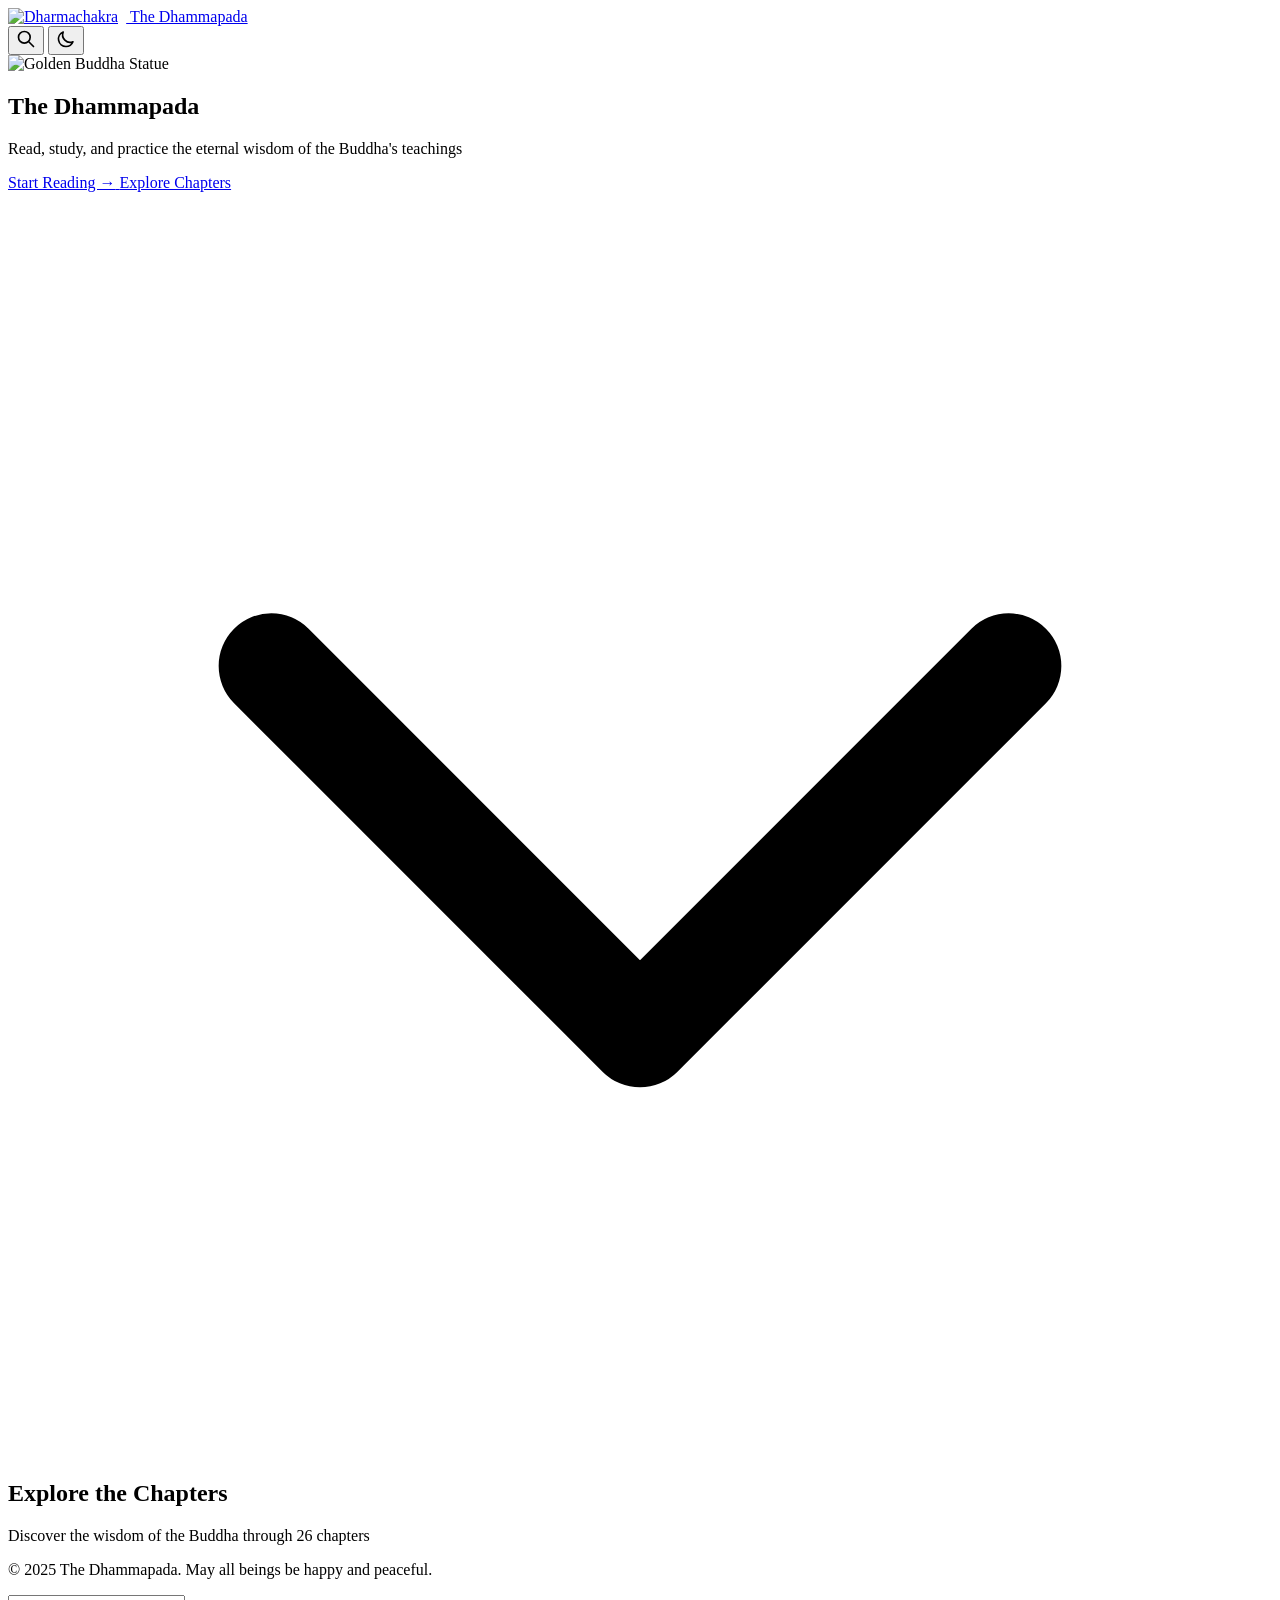
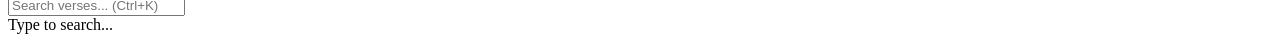
==== index.html @ 9461e55e "improve Dhammapada reading UX, chapter navigation, theme search, and verse study data" ====
<!DOCTYPE html>
<html lang="en">

<head>
    <meta charset="UTF-8">
    <meta name="viewport" content="width=device-width, initial-scale=1.0">
    <meta name="description"
        content="Read, study, and practice the eternal wisdom of the Buddha's teachings from The Dhammapada">
    <title>The Dhammapada - Buddhist Scriptures</title>
    <link rel="stylesheet" href="assets/css/styles.css">
</head>

<body>
    <!-- Navbar -->
    <nav class="navbar">
        <div class="container navbar-container">
            <a href="index.html" class="navbar-logo">
                <img src="assets/images/dharmachakra.png" alt="Dharmachakra" width="28" height="28"
                    style="margin-right: 8px;">
                The Dhammapada
            </a>
            <div class="navbar-actions">
                <button class="btn-icon" id="searchButton" title="Search (Ctrl+K)">
                    <svg width="20" height="20" fill="none" stroke="currentColor" viewBox="0 0 24 24">
                        <path stroke-linecap="round" stroke-linejoin="round" stroke-width="2"
                            d="M21 21l-6-6m2-5a7 7 0 11-14 0 7 7 0 0114 0z" />
                    </svg>
                </button>
                <button class="btn-icon" id="darkModeToggle" title="Toggle Dark Mode">
                    <svg width="20" height="20" fill="none" stroke="currentColor" viewBox="0 0 24 24">
                        <path stroke-linecap="round" stroke-linejoin="round" stroke-width="2"
                            d="M20.354 15.354A9 9 0 018.646 3.646 9.003 9.003 0 0012 21a9.003 9.003 0 008.354-5.646z" />
                    </svg>
                </button>
            </div>
        </div>
    </nav>

    <!-- Hero Section -->
    <section class="hero">
        <div class="hero-background">
            <img src="assets/images/buddha.jpg" alt="Golden Buddha Statue">
            <div class="hero-overlay"></div>
        </div>

        <div class="hero-content">
            <h1 class="hero-title">The Dhammapada</h1>
            <p class="hero-subtitle">
                Read, study, and practice the eternal wisdom of the Buddha's teachings
            </p>

            <div class="hero-buttons">
                <a href="pages/chapter.html?id=1" class="btn-primary">
                    <span>Start Reading →</span>
                </a>
                <a href="#chapters" class="btn-secondary">
                    Explore Chapters
                </a>
            </div>
        </div>

        <div class="scroll-indicator">
            <svg fill="none" stroke="currentColor" viewBox="0 0 24 24">
                <path stroke-linecap="round" stroke-linejoin="round" stroke-width="2" d="M19 9l-7 7-7-7" />
            </svg>
        </div>
    </section>

    <!-- Chapters Section -->
    <section id="chapters" class="chapters-section">
        <div class="container">
            <div class="section-header">
                <h2 class="section-title">Explore the Chapters</h2>
                <p class="section-subtitle">Discover the wisdom of the Buddha through 26 chapters</p>
            </div>

            <div class="chapter-grid" id="chaptersContainer">
                <!-- Chapters will be loaded here by JavaScript -->
            </div>
        </div>
    </section>

    <!-- Footer -->
    <footer class="footer">
        <div class="container">
            <p>&copy; 2025 The Dhammapada. May all beings be happy and peaceful.</p>
        </div>
    </footer>

    <!-- Search Modal -->
    <div class="search-modal" id="searchModal">
        <div class="search-modal-content">
            <div class="search-input-wrapper">
                <input type="text" class="search-input" id="searchInput" placeholder="Search verses... (Ctrl+K)"
                    autocomplete="off">
            </div>
            <div class="search-results" id="searchResults">
                <div class="search-no-results">Type to search...</div>
            </div>
        </div>
    </div>

    <script src="assets/js/script.js"></script>
</body>

</html>
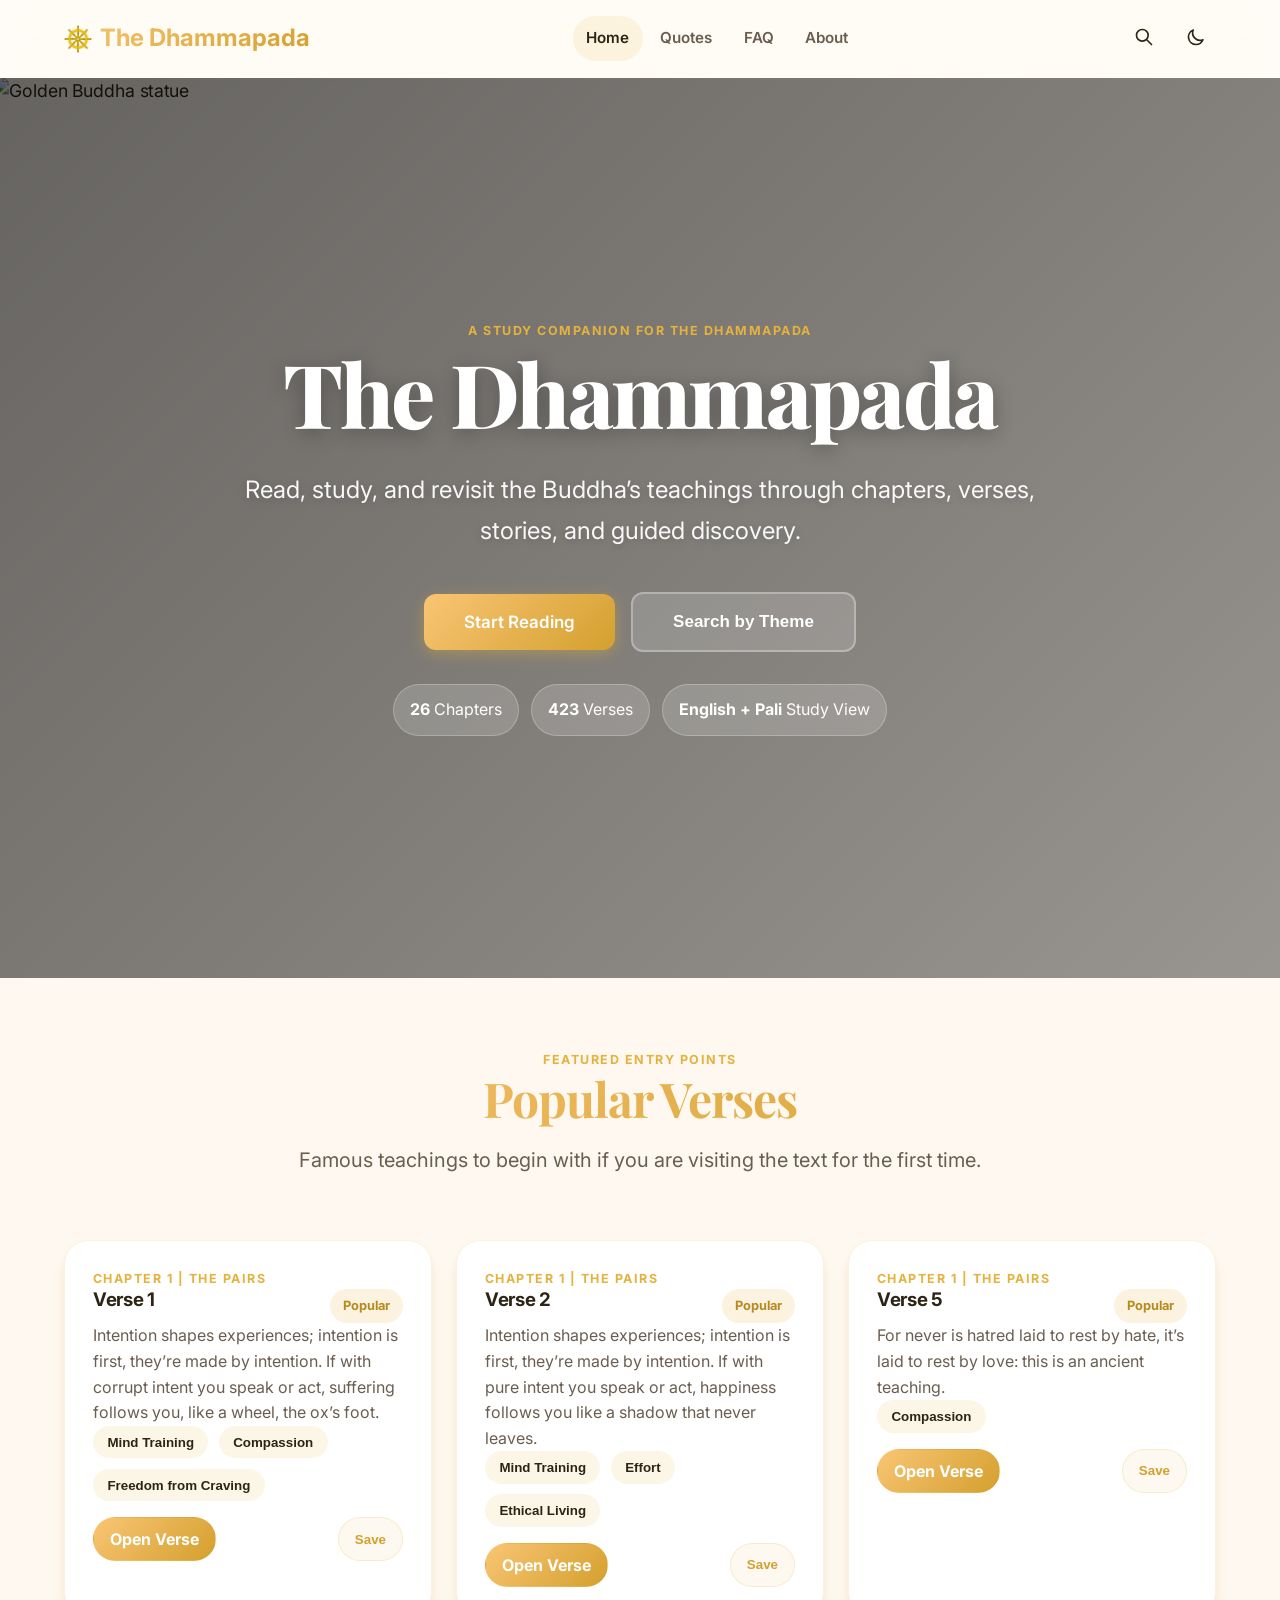
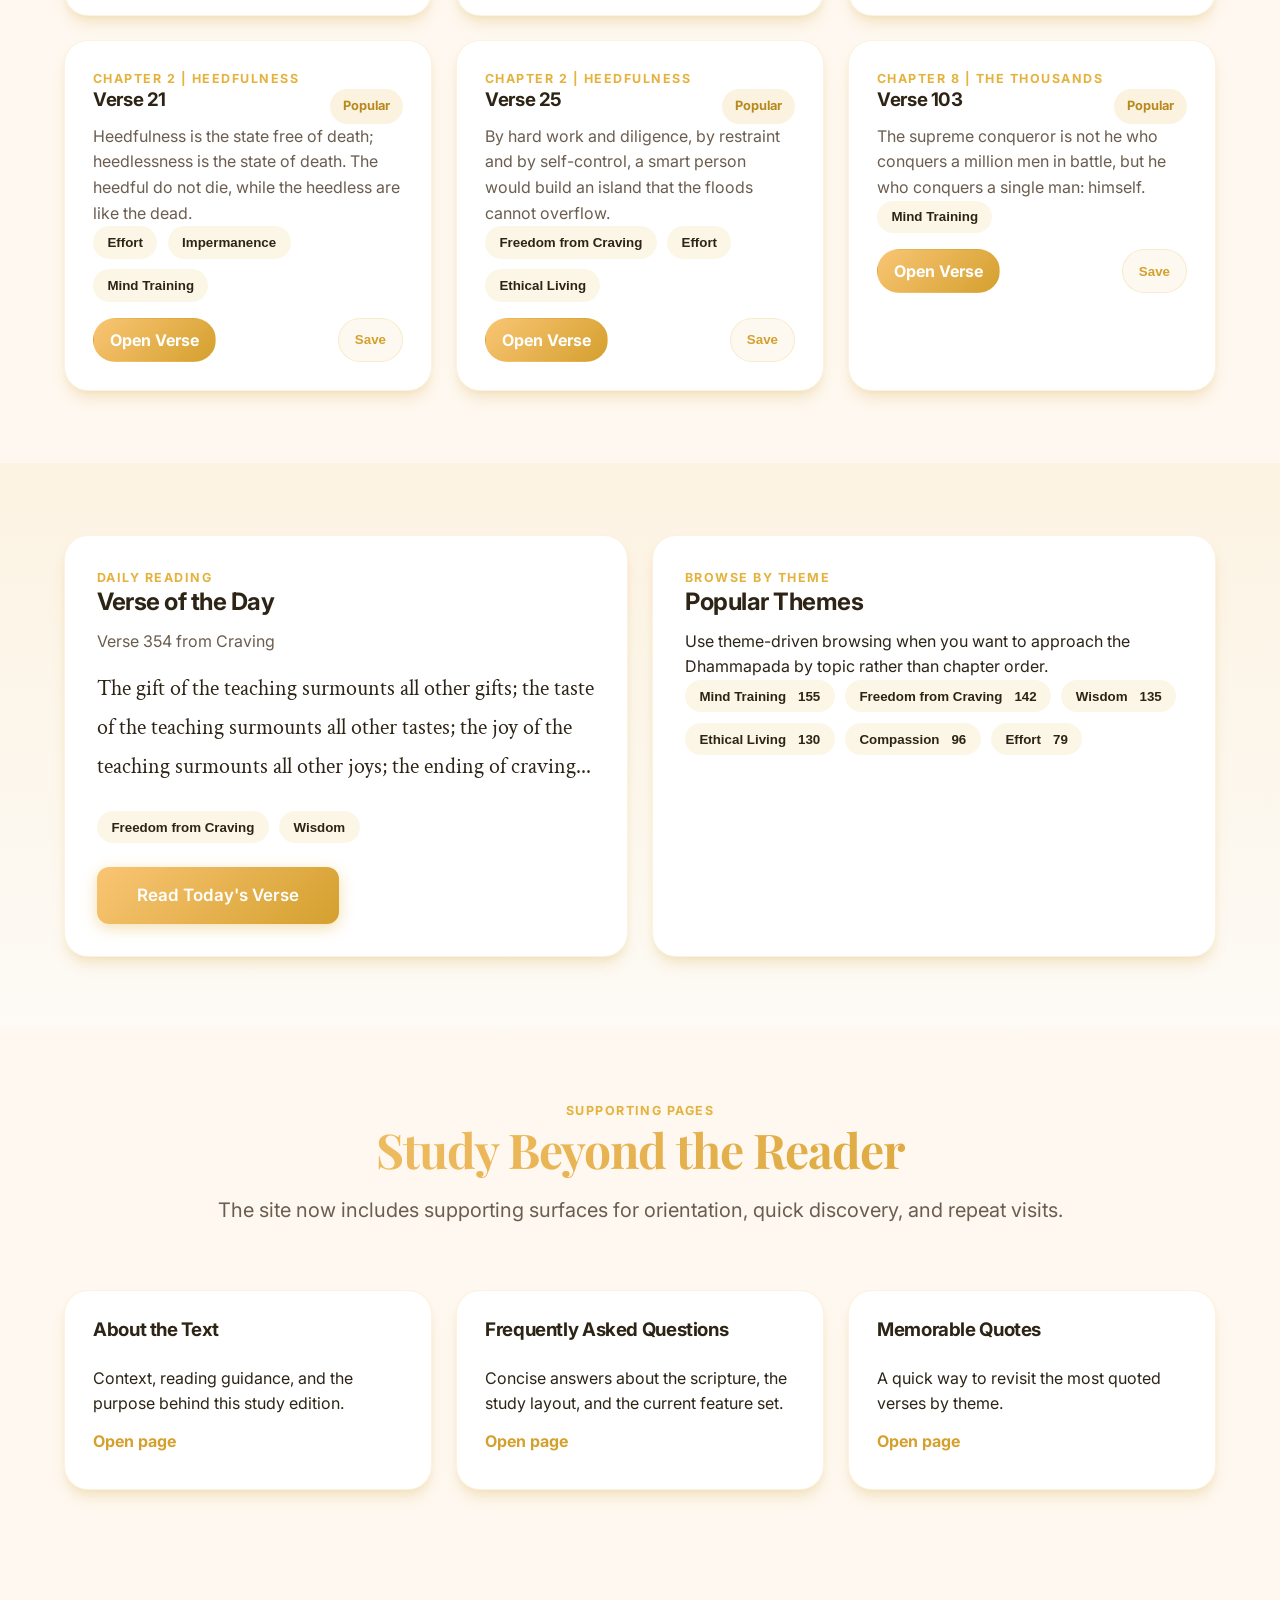
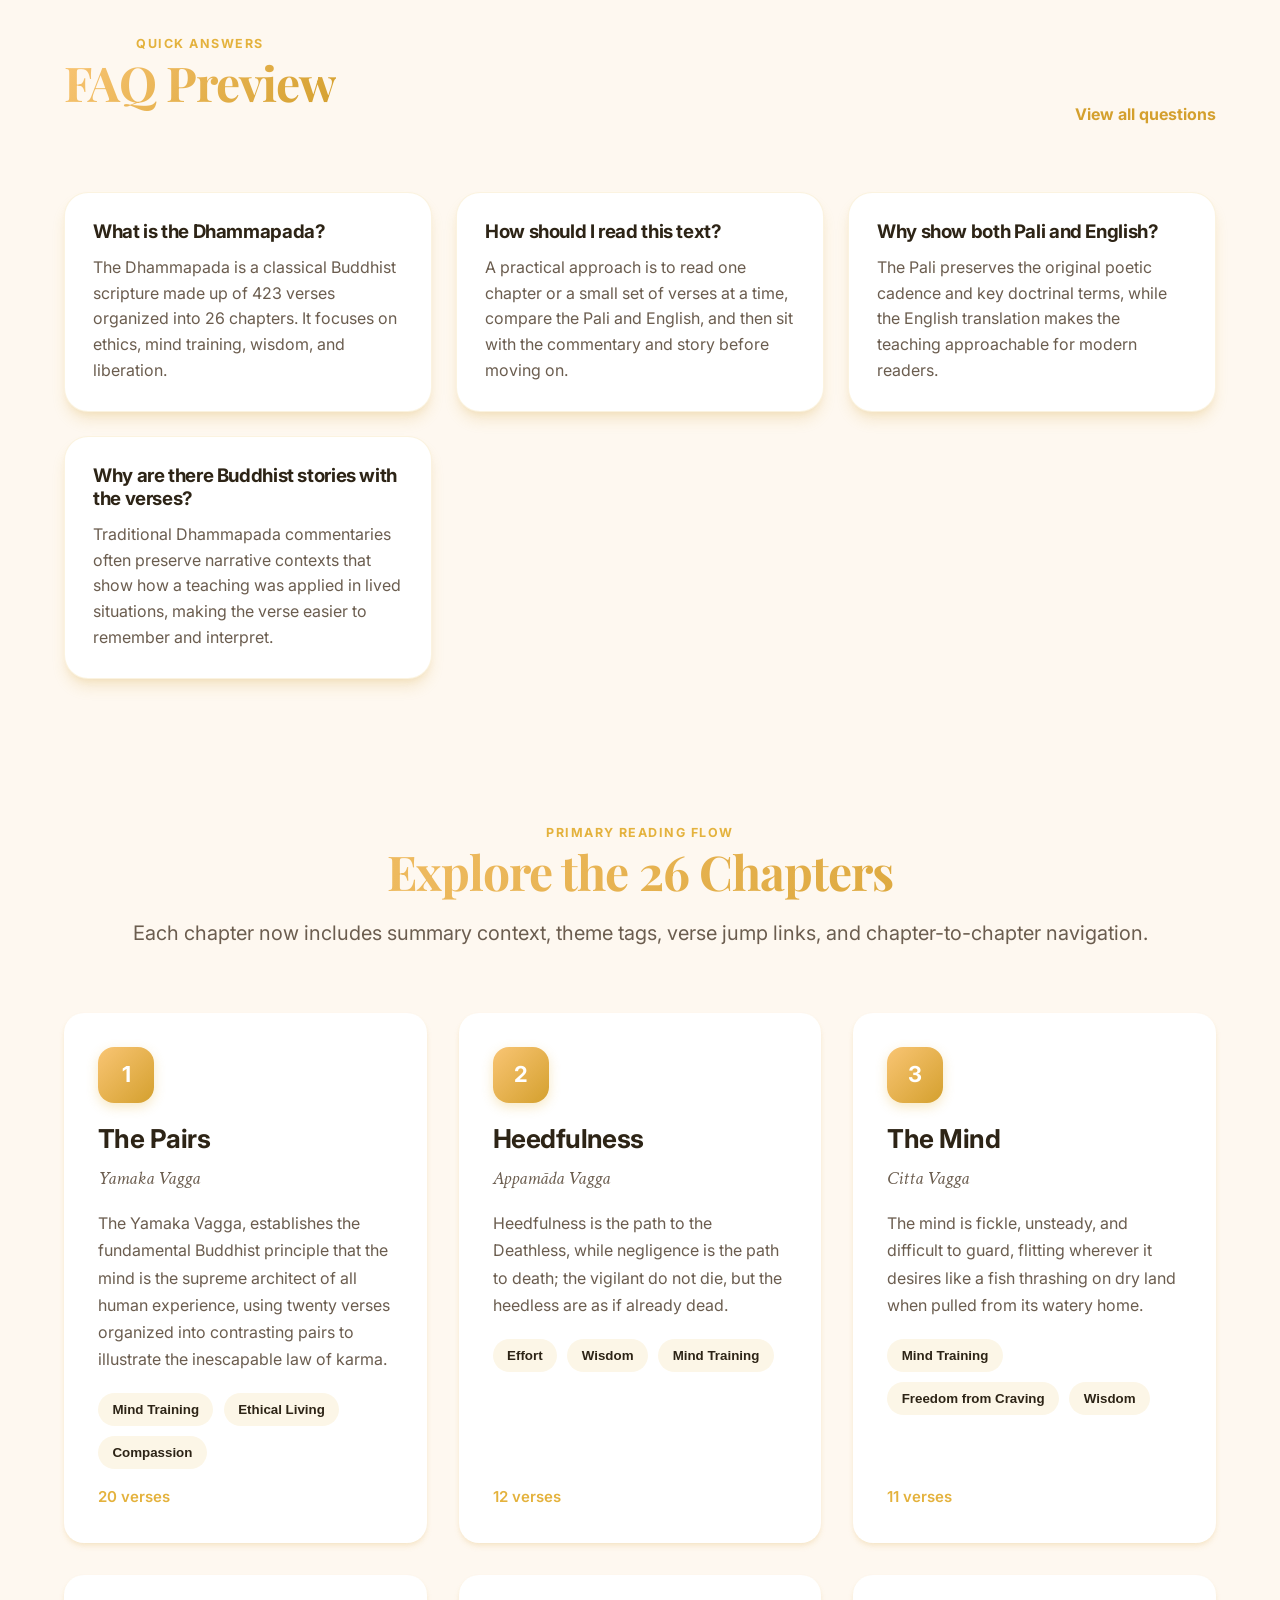
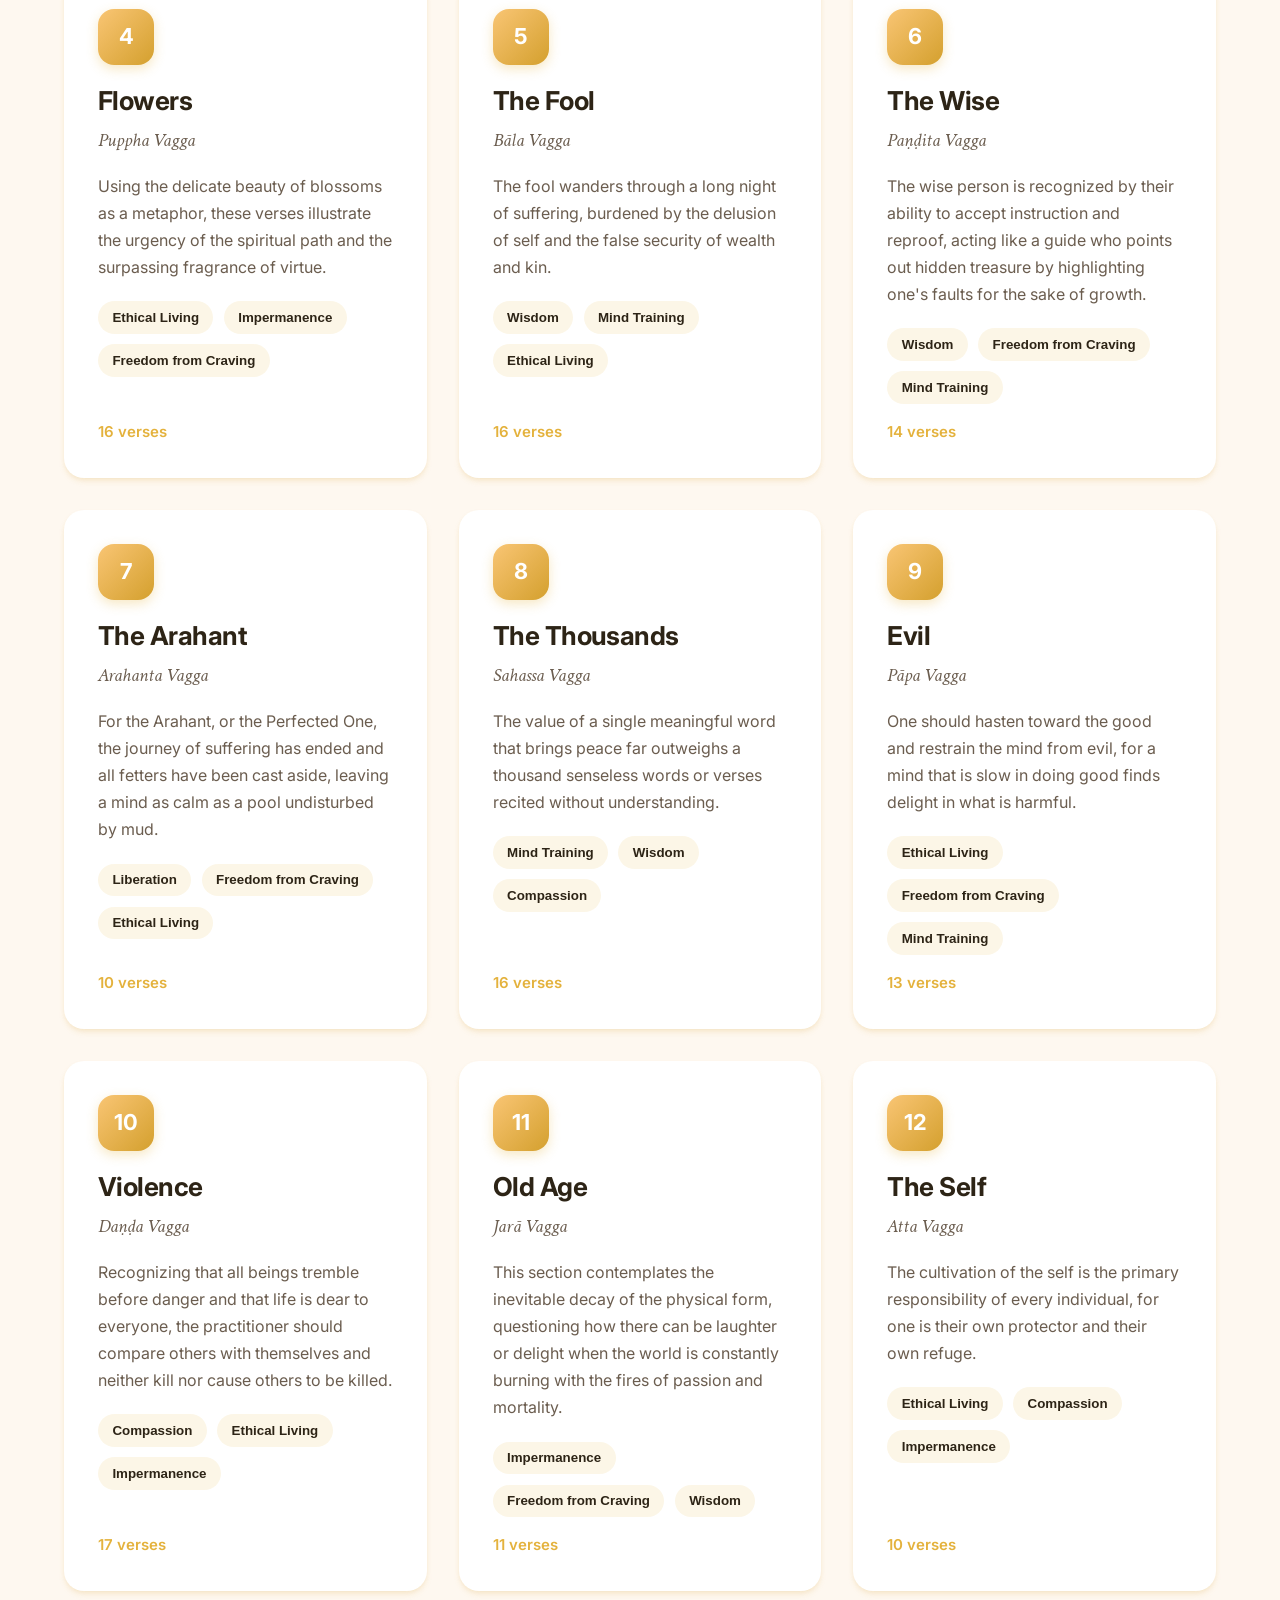
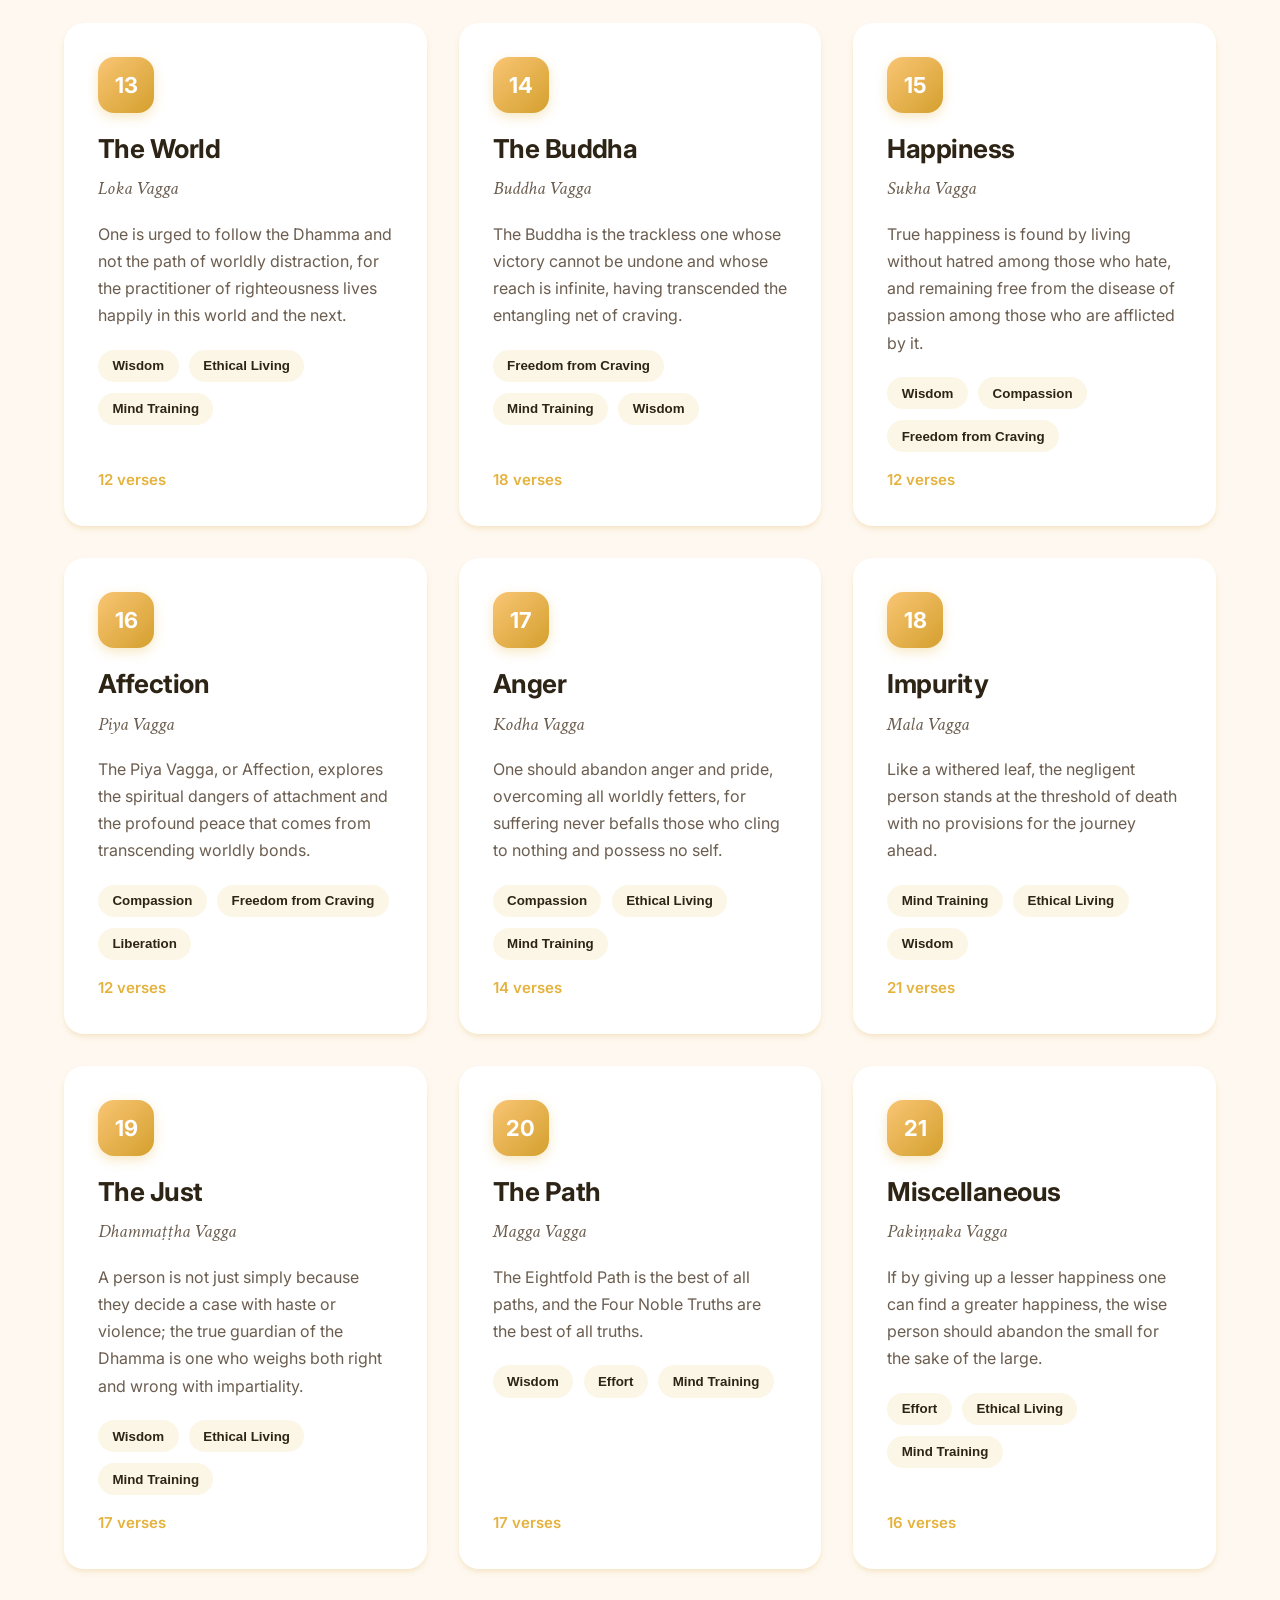
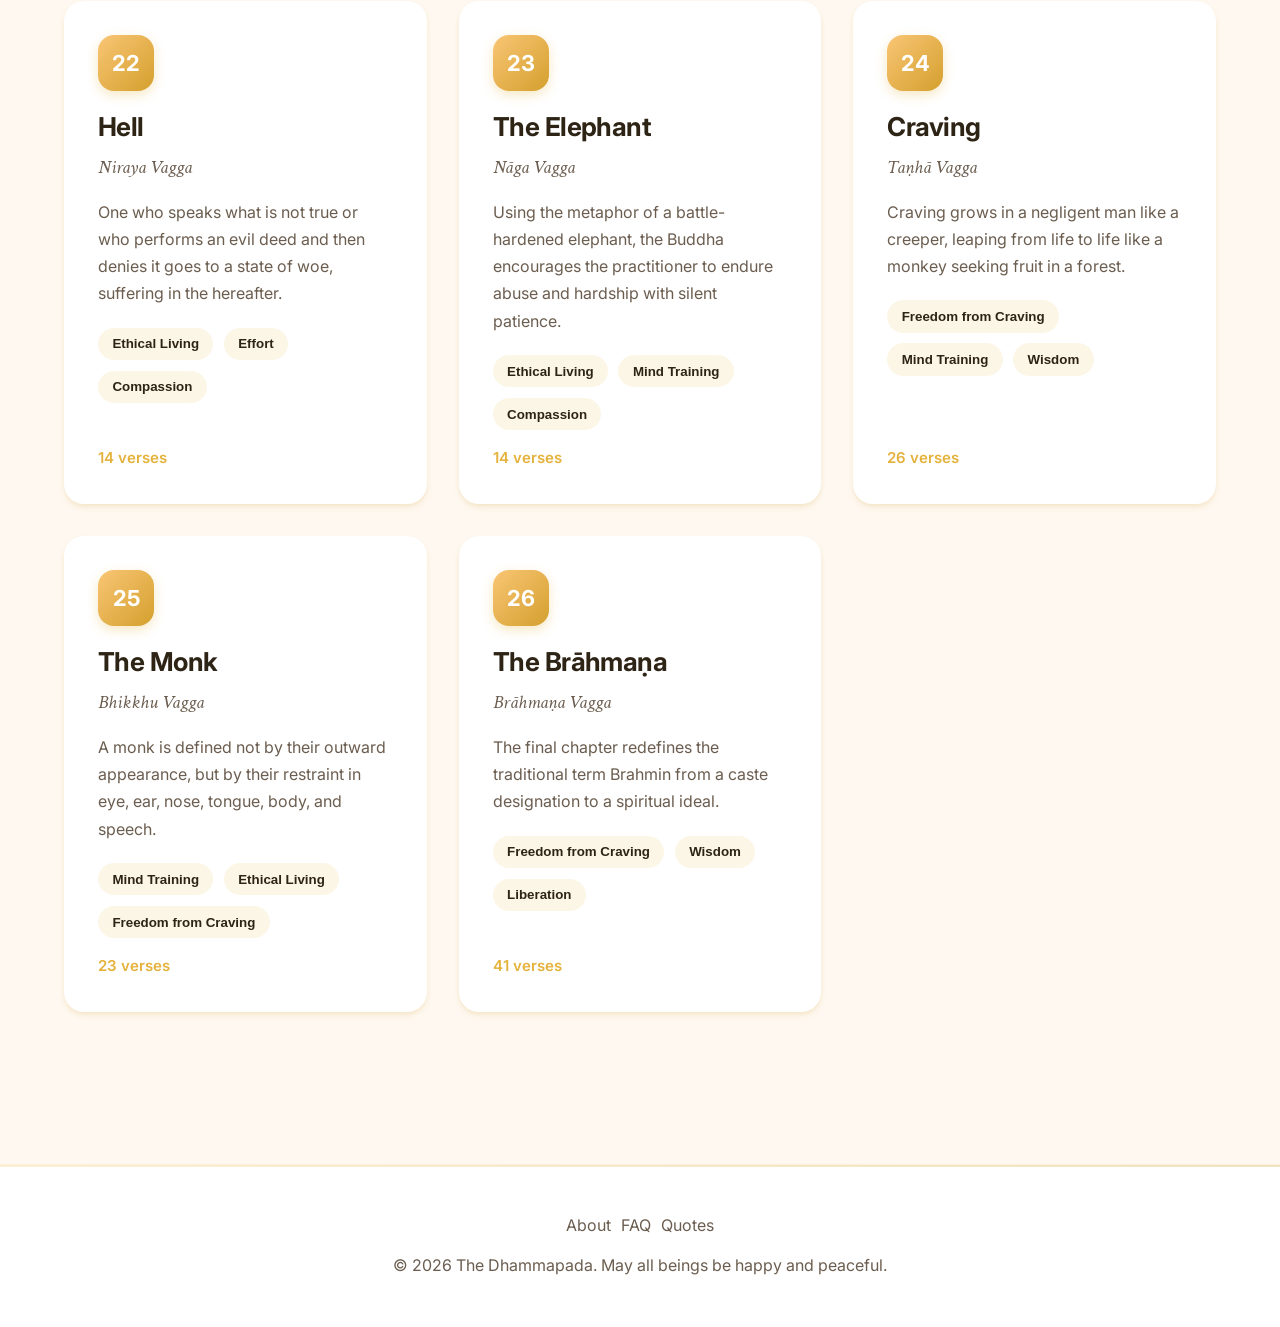
==== commit 639d1a39: "refined Dhammapada home and verse flows, theme browsing, and study content" ====
--- a/index.html
+++ b/index.html
@@ -4,29 +4,45 @@
 <head>
     <meta charset="UTF-8">
     <meta name="viewport" content="width=device-width, initial-scale=1.0">
-    <meta name="description"
-        content="Read, study, and practice the eternal wisdom of the Buddha's teachings from The Dhammapada">
-    <title>The Dhammapada - Buddhist Scriptures</title>
+    <meta name="description" content="Read, study, and revisit the Buddha's teachings through chapters, verses, stories, and discovery tools.">
+    <meta name="keywords" content="Dhammapada, Buddhism, Pali, Buddha teachings, verses">
+    <meta name="theme-color" content="#d4a02e">
+    <meta property="og:type" content="website">
+    <meta property="og:title" content="The Dhammapada">
+    <meta property="og:description" content="Read, study, and revisit the Buddha's teachings through chapters, verses, stories, and discovery tools.">
+    <meta property="og:image" content="assets/images/buddha.jpg">
+    <meta property="og:url" content="">
+    <meta name="twitter:card" content="summary_large_image">
+    <meta name="twitter:title" content="The Dhammapada">
+    <meta name="twitter:description" content="Read, study, and revisit the Buddha's teachings through chapters, verses, stories, and discovery tools.">
+    <meta name="twitter:image" content="assets/images/buddha.jpg">
+    <title>The Dhammapada</title>
+    <link rel="canonical" id="canonicalLink" href="">
     <link rel="stylesheet" href="assets/css/styles.css">
+    <script type="application/ld+json" id="structuredData"></script>
 </head>
 
-<body>
-    <!-- Navbar -->
+<body data-page="home">
     <nav class="navbar">
         <div class="container navbar-container">
             <a href="index.html" class="navbar-logo">
-                <img src="assets/images/dharmachakra.png" alt="Dharmachakra" width="28" height="28"
-                    style="margin-right: 8px;">
+                <img src="assets/images/dharmachakra.png" alt="Dharmachakra" width="28" height="28">
                 The Dhammapada
             </a>
+            <div class="navbar-links">
+                <a href="index.html" class="nav-link" data-nav="home">Home</a>
+                <a href="pages/quotes.html" class="nav-link" data-nav="quotes">Quotes</a>
+                <a href="pages/faq.html" class="nav-link" data-nav="faq">FAQ</a>
+                <a href="pages/about.html" class="nav-link" data-nav="about">About</a>
+            </div>
             <div class="navbar-actions">
-                <button class="btn-icon" id="searchButton" title="Search (Ctrl+K)">
+                <button class="btn-icon" id="searchButton" title="Search (Ctrl+K)" type="button">
                     <svg width="20" height="20" fill="none" stroke="currentColor" viewBox="0 0 24 24">
                         <path stroke-linecap="round" stroke-linejoin="round" stroke-width="2"
                             d="M21 21l-6-6m2-5a7 7 0 11-14 0 7 7 0 0114 0z" />
                     </svg>
                 </button>
-                <button class="btn-icon" id="darkModeToggle" title="Toggle Dark Mode">
+                <button class="btn-icon" id="darkModeToggle" title="Toggle Dark Mode" type="button">
                     <svg width="20" height="20" fill="none" stroke="currentColor" viewBox="0 0 24 24">
                         <path stroke-linecap="round" stroke-linejoin="round" stroke-width="2"
                             d="M20.354 15.354A9 9 0 018.646 3.646 9.003 9.003 0 0012 21a9.003 9.003 0 008.354-5.646z" />
@@ -36,71 +52,38 @@
         </div>
     </nav>
 
-    <!-- Hero Section -->
-    <section class="hero">
-        <div class="hero-background">
-            <img src="assets/images/buddha.jpg" alt="Golden Buddha Statue">
-            <div class="hero-overlay"></div>
-        </div>
+    <main id="pageContent"></main>
 
-        <div class="hero-content">
-            <h1 class="hero-title">The Dhammapada</h1>
-            <p class="hero-subtitle">
-                Read, study, and practice the eternal wisdom of the Buddha's teachings
-            </p>
-
-            <div class="hero-buttons">
-                <a href="pages/chapter.html?id=1" class="btn-primary">
-                    <span>Start Reading →</span>
-                </a>
-                <a href="#chapters" class="btn-secondary">
-                    Explore Chapters
-                </a>
-            </div>
-        </div>
-
-        <div class="scroll-indicator">
-            <svg fill="none" stroke="currentColor" viewBox="0 0 24 24">
-                <path stroke-linecap="round" stroke-linejoin="round" stroke-width="2" d="M19 9l-7 7-7-7" />
-            </svg>
-        </div>
-    </section>
-
-    <!-- Chapters Section -->
-    <section id="chapters" class="chapters-section">
-        <div class="container">
-            <div class="section-header">
-                <h2 class="section-title">Explore the Chapters</h2>
-                <p class="section-subtitle">Discover the wisdom of the Buddha through 26 chapters</p>
-            </div>
-
-            <div class="chapter-grid" id="chaptersContainer">
-                <!-- Chapters will be loaded here by JavaScript -->
-            </div>
-        </div>
-    </section>
-
-    <!-- Footer -->
     <footer class="footer">
         <div class="container">
-            <p>&copy; 2025 The Dhammapada. May all beings be happy and peaceful.</p>
+            <div class="footer-links">
+                <a href="pages/about.html">About</a>
+                <a href="pages/faq.html">FAQ</a>
+                <a href="pages/quotes.html">Quotes</a>
+            </div>
+            <p>&copy; <span class="current-year">2026</span> The Dhammapada. May all beings be happy and peaceful.</p>
         </div>
     </footer>
 
-    <!-- Search Modal -->
     <div class="search-modal" id="searchModal">
         <div class="search-modal-content">
             <div class="search-input-wrapper">
-                <input type="text" class="search-input" id="searchInput" placeholder="Search verses... (Ctrl+K)"
-                    autocomplete="off">
+                <input type="text" class="search-input" id="searchInput"
+                    placeholder="Search by keyword or verse reference... (Ctrl+K)" autocomplete="off">
             </div>
             <div class="search-results" id="searchResults">
-                <div class="search-no-results">Type to search...</div>
+                <div class="search-no-results">Search by keyword or by verse reference like 1:5 or 183.</div>
             </div>
         </div>
     </div>
 
+    <noscript>
+        <div class="container" style="padding: 2rem 0;">
+            JavaScript is required to load the interactive reading experience.
+        </div>
+    </noscript>
+
     <script src="assets/js/script.js"></script>
 </body>
 
-</html>+</html>
--- a/assets/css/styles.css
+++ b/assets/css/styles.css
@@ -0,0 +1,2279 @@
+/* Import Google Fonts */
+@import url('https://fonts.googleapis.com/css2?family=Inter:wght@300;400;500;600;700;800&family=Crimson+Text:ital,wght@0,400;0,600;1,400;1,600&family=Playfair+Display:wght@700;800&display=swap');
+
+/* CSS Variables */
+:root {
+    --saffron-50: #fef9f3;
+    --saffron-100: #fef3e6;
+    --saffron-200: #fde7cc;
+    --saffron-300: #fbd9a6;
+    --saffron-400: #f9c574;
+    --saffron-500: #e4b23d;
+    --saffron-600: #d4a02e;
+    --saffron-700: #b8891f;
+    --cream-50: #fdfbf7;
+    --cream-100: #faf7f0;
+    --warm-50: #fef8f0;
+    --warm-100: #fdf2e3;
+    --warm-200: #fbe5c7;
+    --gray-50: #f9fafb;
+    --gray-100: #f3f4f6;
+    --gray-200: #e5e7eb;
+    --gray-300: #d1d5db;
+    --gray-400: #9ca3af;
+    --gray-500: #6b7280;
+    --gray-600: #4b5563;
+    --gray-700: #374151;
+    --gray-800: #1f2937;
+    --gray-900: #111827;
+
+    --bg-primary: var(--warm-50);
+    --bg-secondary: white;
+    --text-primary: #2d2416;
+    --text-secondary: #6b5d4f;
+    --border-color: rgba(228, 178, 61, 0.2);
+
+    --shadow-sm: 0 1px 2px 0 rgba(212, 160, 46, 0.08);
+    --shadow-md: 0 4px 6px -1px rgba(212, 160, 46, 0.15), 0 2px 4px -1px rgba(212, 160, 46, 0.1);
+    --shadow-lg: 0 10px 15px -3px rgba(212, 160, 46, 0.2), 0 4px 6px -2px rgba(212, 160, 46, 0.1);
+    --shadow-xl: 0 20px 25px -5px rgba(212, 160, 46, 0.25), 0 10px 10px -5px rgba(212, 160, 46, 0.1);
+    --shadow-2xl: 0 25px 50px -12px rgba(212, 160, 46, 0.3);
+
+    --gradient-primary: linear-gradient(135deg, var(--saffron-400) 0%, var(--saffron-600) 100%);
+    --gradient-secondary: linear-gradient(135deg, var(--warm-100) 0%, var(--cream-50) 100%);
+    --gradient-hero: linear-gradient(135deg, rgba(228, 178, 61, 0.9) 0%, rgba(212, 160, 46, 0.95) 100%);
+}
+
+/* Dark Mode Variables */
+.dark-mode {
+    --bg-primary: var(--gray-900);
+    --bg-secondary: var(--gray-800);
+    --text-primary: var(--gray-100);
+    --text-secondary: var(--gray-400);
+    --border-color: var(--gray-700);
+
+    --shadow-sm: 0 1px 2px 0 rgba(0, 0, 0, 0.3);
+    --shadow-md: 0 4px 6px -1px rgba(0, 0, 0, 0.4), 0 2px 4px -1px rgba(0, 0, 0, 0.3);
+    --shadow-lg: 0 10px 15px -3px rgba(0, 0, 0, 0.5), 0 4px 6px -2px rgba(0, 0, 0, 0.3);
+    --shadow-xl: 0 20px 25px -5px rgba(0, 0, 0, 0.6), 0 10px 10px -5px rgba(0, 0, 0, 0.4);
+    --shadow-2xl: 0 25px 50px -12px rgba(0, 0, 0, 0.7);
+
+    --gradient-secondary: linear-gradient(135deg, var(--gray-800) 0%, var(--gray-900) 100%);
+}
+
+/* Reset & Base Styles */
+* {
+    margin: 0;
+    padding: 0;
+    box-sizing: border-box;
+}
+
+html {
+    scroll-behavior: smooth;
+}
+
+body {
+    font-family: 'Inter', sans-serif;
+    background-color: var(--bg-primary);
+    color: var(--text-primary);
+    line-height: 1.6;
+    transition: background-color 0.3s ease, color 0.3s ease;
+    overflow-x: hidden;
+}
+
+/* Custom Scrollbar */
+::-webkit-scrollbar {
+    width: 12px;
+}
+
+::-webkit-scrollbar-track {
+    background: var(--bg-primary);
+}
+
+::-webkit-scrollbar-thumb {
+    background: var(--gradient-primary);
+    border-radius: 6px;
+    border: 2px solid var(--bg-primary);
+}
+
+::-webkit-scrollbar-thumb:hover {
+    background: var(--saffron-600);
+}
+
+/* Typography */
+h1,
+h2,
+h3,
+h4,
+h5,
+h6 {
+    font-weight: 700;
+    line-height: 1.2;
+    letter-spacing: -0.02em;
+}
+
+h1 {
+    font-family: 'Playfair Display', serif;
+}
+
+.pali-text {
+    font-family: 'Crimson Text', serif;
+    font-style: italic;
+}
+
+/* Container */
+.container {
+    max-width: 1200px;
+    margin: 0 auto;
+    padding: 0 1.5rem;
+}
+
+/* Reading Progress Bar */
+.reading-progress {
+    position: fixed;
+    top: 0;
+    left: 0;
+    width: 0%;
+    height: 3px;
+    background: var(--gradient-primary);
+    z-index: 10000;
+    transition: width 0.1s ease;
+}
+
+/* Navbar with Glassmorphism */
+.navbar {
+    position: sticky;
+    top: 0;
+    z-index: 1000;
+    background: rgba(255, 255, 255, 0.5);
+    backdrop-filter: blur(20px) saturate(180%);
+    -webkit-backdrop-filter: blur(20px) saturate(180%);
+    border-bottom: 1px solid transparent;
+    padding: 1rem 0;
+    transition: all 0.3s ease;
+    box-shadow: var(--shadow-sm);
+}
+
+.dark-mode .navbar {
+    background: rgba(31, 41, 55, 0.5);
+    border-bottom: 1px solid transparent;
+}
+
+.navbar.scrolled {
+    box-shadow: var(--shadow-lg);
+}
+
+.navbar-container {
+    display: flex;
+    justify-content: space-between;
+    align-items: center;
+}
+
+.navbar-logo {
+    font-size: 1.5rem;
+    font-weight: 700;
+    background: var(--gradient-primary);
+    -webkit-background-clip: text;
+    -webkit-text-fill-color: transparent;
+    background-clip: text;
+    text-decoration: none;
+    display: flex;
+    align-items: center;
+    gap: 0.5rem;
+}
+
+.navbar-actions {
+    display: flex;
+    align-items: center;
+    gap: 0.75rem;
+}
+
+.btn-icon {
+    background: none;
+    border: none;
+    cursor: pointer;
+    padding: 0.625rem;
+    border-radius: 0.75rem;
+    color: var(--text-primary);
+    transition: all 0.3s ease;
+    position: relative;
+    overflow: hidden;
+}
+
+.btn-icon::before {
+    content: '';
+    position: absolute;
+    inset: 0;
+    background: var(--gradient-primary);
+    opacity: 0;
+    transition: opacity 0.3s ease;
+    border-radius: 0.75rem;
+}
+
+.btn-icon:hover::before {
+    opacity: 0.1;
+}
+
+.btn-icon:hover {
+    transform: translateY(-2px);
+    box-shadow: var(--shadow-md);
+}
+
+.btn-icon svg {
+    position: relative;
+    z-index: 1;
+}
+
+/* Hero Section with Parallax */
+.hero {
+    position: relative;
+    height: 100vh;
+    display: flex;
+    align-items: center;
+    justify-content: center;
+    overflow: hidden;
+}
+
+.hero-background {
+    position: absolute;
+    inset: 0;
+    z-index: 0;
+}
+
+.hero-background::before {
+    content: '';
+    position: absolute;
+    inset: 0;
+    background: url('data:image/svg+xml,<svg width="100" height="100" xmlns="http://www.w3.org/2000/svg"><circle cx="50" cy="50" r="1" fill="rgba(228,178,61,0.1)"/></svg>');
+    opacity: 0.3;
+    z-index: 1;
+}
+
+.hero-background img {
+    width: 100%;
+    height: 100%;
+    object-fit: cover;
+    object-position: center 35%;
+    transform: scale(1.1);
+    transition: transform 0.3s ease;
+}
+
+.hero:hover .hero-background img {
+    transform: scale(1.05);
+}
+
+.hero-overlay {
+    position: absolute;
+    inset: 0;
+    background: linear-gradient(135deg, rgba(0, 0, 0, 0.6) 0%, rgba(0, 0, 0, 0.4) 100%);
+    z-index: 1;
+}
+
+.dark-mode .hero-overlay {
+    background: linear-gradient(135deg, rgba(0, 0, 0, 0.7) 0%, rgba(0, 0, 0, 0.5) 100%);
+}
+
+.hero-content {
+    position: relative;
+    z-index: 10;
+    text-align: center;
+    padding: 0 1.5rem;
+    max-width: 1000px;
+    margin: 0 auto;
+}
+
+.hero-title {
+    font-size: clamp(2.5rem, 8vw, 5.5rem);
+    color: white;
+    margin-bottom: 1.5rem;
+    animation: fadeInUp 1s ease-out;
+    text-shadow: 0 4px 20px rgba(0, 0, 0, 0.3);
+    font-weight: 800;
+    letter-spacing: -0.03em;
+}
+
+.hero-subtitle {
+    font-size: clamp(1.125rem, 3vw, 1.5rem);
+    color: rgba(255, 255, 255, 0.95);
+    margin-bottom: 2.5rem;
+    max-width: 800px;
+    margin-left: auto;
+    margin-right: auto;
+    animation: fadeInUp 1s ease-out 0.2s both;
+    text-shadow: 0 2px 10px rgba(0, 0, 0, 0.2);
+    line-height: 1.7;
+}
+
+.hero-buttons {
+    display: flex;
+    flex-direction: column;
+    gap: 1rem;
+    align-items: center;
+    animation: fadeInUp 1s ease-out 0.4s both;
+}
+
+@media (min-width: 640px) {
+    .hero-buttons {
+        flex-direction: row;
+        justify-content: center;
+    }
+}
+
+.btn-primary {
+    padding: 1.125rem 2.5rem;
+    background: var(--gradient-primary);
+    color: white;
+    text-decoration: none;
+    border-radius: 0.75rem;
+    font-weight: 600;
+    transition: all 0.3s ease;
+    box-shadow: 0 4px 15px rgba(228, 178, 61, 0.4);
+    border: none;
+    cursor: pointer;
+    position: relative;
+    overflow: hidden;
+    font-size: 1.0625rem;
+    display: inline-flex;
+    align-items: center;
+    justify-content: center;
+    isolation: isolate;
+    line-height: 1.2;
+}
+
+.btn-primary::before {
+    content: '';
+    position: absolute;
+    inset: 0;
+    background: linear-gradient(135deg, var(--saffron-500) 0%, var(--saffron-700) 100%);
+    opacity: 0;
+    transition: opacity 0.3s ease;
+    z-index: -1;
+}
+
+.btn-primary:hover::before {
+    opacity: 1;
+}
+
+.btn-primary:hover {
+    transform: translateY(-3px);
+    box-shadow: 0 10px 25px rgba(228, 178, 61, 0.5);
+}
+
+.btn-primary span {
+    position: relative;
+    z-index: 1;
+}
+
+.btn-secondary {
+    padding: 1.125rem 2.5rem;
+    background: rgba(255, 255, 255, 0.15);
+    backdrop-filter: blur(10px);
+    -webkit-backdrop-filter: blur(10px);
+    color: white;
+    text-decoration: none;
+    border-radius: 0.75rem;
+    font-weight: 600;
+    transition: all 0.3s ease;
+    border: 2px solid rgba(255, 255, 255, 0.3);
+    font-size: 1.0625rem;
+    display: inline-flex;
+    align-items: center;
+    justify-content: center;
+    line-height: 1.2;
+}
+
+.btn-secondary:hover {
+    background: rgba(255, 255, 255, 0.25);
+    border-color: rgba(255, 255, 255, 0.5);
+    transform: translateY(-3px);
+    box-shadow: 0 10px 25px rgba(0, 0, 0, 0.2);
+}
+
+.scroll-indicator {
+    position: absolute;
+    bottom: 2rem;
+    left: 50%;
+    transform: translateX(-50%);
+    z-index: 10;
+    animation: bounce 2s infinite;
+}
+
+.scroll-indicator svg {
+    width: 2rem;
+    height: 2rem;
+    color: rgba(255, 255, 255, 0.8);
+    filter: drop-shadow(0 2px 4px rgba(0, 0, 0, 0.2));
+}
+
+/* Chapter Grid with Enhanced Cards */
+.chapters-section {
+    padding: 5rem 0;
+    scroll-margin-top: 5rem;
+    position: relative;
+}
+
+
+.section-header {
+    text-align: center;
+    margin-bottom: 4rem;
+    animation: fadeInUp 0.8s ease-out;
+}
+
+.section-title {
+    font-size: clamp(2rem, 5vw, 3rem);
+    margin-bottom: 1rem;
+    background: var(--gradient-primary);
+    -webkit-background-clip: text;
+    -webkit-text-fill-color: transparent;
+    background-clip: text;
+    font-family: 'Playfair Display', serif;
+}
+
+.section-subtitle {
+    color: var(--text-secondary);
+    font-size: 1.25rem;
+    line-height: 1.6;
+}
+
+.chapter-grid {
+    display: grid;
+    grid-template-columns: repeat(auto-fill, minmax(320px, 1fr));
+    gap: 2rem;
+}
+
+.chapter-card {
+    background: var(--bg-secondary);
+    border: 2px solid transparent;
+    border-radius: 1.25rem;
+    padding: 2rem;
+    transition: all 0.4s cubic-bezier(0.4, 0, 0.2, 1);
+    text-decoration: none;
+    color: inherit;
+    display: flex;
+    flex-direction: column;
+    height: 100%;
+    position: relative;
+    overflow: hidden;
+    box-shadow: var(--shadow-md);
+}
+
+.chapter-card::before {
+    content: '';
+    position: absolute;
+    inset: 0;
+    background: var(--gradient-primary);
+    opacity: 0;
+    transition: opacity 0.4s ease;
+    border-radius: 1.25rem;
+}
+
+.chapter-card::after {
+    content: '';
+    position: absolute;
+    top: -50%;
+    right: -50%;
+    width: 200%;
+    height: 200%;
+    background: radial-gradient(circle, rgba(228, 178, 61, 0.1) 0%, transparent 70%);
+    opacity: 0;
+    transition: opacity 0.4s ease;
+}
+
+.chapter-card:hover {
+    transform: translateY(-8px) scale(1.02);
+    box-shadow: var(--shadow-2xl);
+    border-color: var(--saffron-400);
+}
+
+.chapter-card:hover::before {
+    opacity: 0.05;
+}
+
+.chapter-card:hover::after {
+    opacity: 1;
+}
+
+.chapter-card:hover .chapter-number {
+    transform: scale(1.1) rotate(5deg);
+}
+
+.chapter-number {
+    position: relative;
+    z-index: 1;
+    display: inline-flex;
+    align-items: center;
+    justify-content: center;
+    width: 3.5rem;
+    height: 3.5rem;
+    background: var(--gradient-primary);
+    color: white;
+    border-radius: 1rem;
+    font-weight: 700;
+    font-size: 1.375rem;
+    margin-bottom: 1.25rem;
+    box-shadow: 0 4px 12px rgba(228, 178, 61, 0.3);
+    transition: all 0.3s ease;
+}
+
+.chapter-title {
+    position: relative;
+    z-index: 1;
+    font-size: 1.625rem;
+    margin-bottom: 0.625rem;
+    font-weight: 700;
+    transition: color 0.3s ease;
+}
+
+.chapter-card:hover .chapter-title {
+    color: var(--saffron-600);
+}
+
+.chapter-title-pali {
+    position: relative;
+    z-index: 1;
+    font-family: 'Crimson Text', serif;
+    font-style: italic;
+    color: var(--text-secondary);
+    font-size: 1.1875rem;
+    margin-bottom: 1rem;
+    transition: color 0.3s ease;
+}
+
+.chapter-card:hover .chapter-title-pali {
+    color: var(--saffron-500);
+}
+
+.chapter-summary {
+    position: relative;
+    z-index: 1;
+    color: var(--text-secondary);
+    margin-bottom: 1.25rem;
+    line-height: 1.7;
+}
+
+.chapter-card .tag-list {
+    position: relative;
+    z-index: 1;
+    margin-bottom: 1rem;
+}
+
+.chapter-meta {
+    position: relative;
+    z-index: 1;
+    display: flex;
+    align-items: center;
+    gap: 0.5rem;
+    margin-top: auto;
+    color: var(--saffron-500);
+    font-size: 0.9375rem;
+    font-weight: 600;
+}
+
+/* Chapter Detail Page */
+.chapter-detail {
+    padding: 3rem 0;
+    animation: fadeIn 0.6s ease-out;
+}
+
+.breadcrumb {
+    display: flex;
+    align-items: center;
+    gap: 0.5rem;
+    margin-bottom: 2.5rem;
+    font-size: 0.9375rem;
+    color: var(--text-secondary);
+    flex-wrap: wrap;
+}
+
+.breadcrumb a {
+    color: var(--text-secondary);
+    text-decoration: none;
+    transition: all 0.2s;
+    padding: 0.25rem 0.5rem;
+    border-radius: 0.375rem;
+}
+
+.breadcrumb a:hover {
+    color: var(--saffron-500);
+    background: rgba(228, 178, 61, 0.1);
+}
+
+.chapter-header {
+    background: var(--gradient-secondary);
+    border-radius: 1.5rem;
+    padding: 3rem;
+    margin-bottom: 3rem;
+    box-shadow: var(--shadow-lg);
+    border: 1px solid rgba(228, 178, 61, 0.2);
+    position: relative;
+    overflow: hidden;
+}
+
+.chapter-header::before {
+    content: '';
+    position: absolute;
+    top: -50%;
+    right: -10%;
+    width: 300px;
+    height: 300px;
+    background: radial-gradient(circle, rgba(228, 178, 61, 0.1) 0%, transparent 70%);
+    border-radius: 50%;
+}
+
+.dark-mode .chapter-header {
+    background: var(--gradient-secondary);
+    border-color: rgba(228, 178, 61, 0.3);
+}
+
+/* Two-column layout for chapter page */
+.chapter-content-wrapper {
+    display: flex;
+    flex-direction: column;
+    gap: 2.5rem;
+    margin-bottom: 3rem;
+}
+
+@media (max-width: 1024px) {
+    .chapter-content-wrapper {
+        flex-direction: column;
+    }
+}
+
+.chapter-summary-section {
+    background: var(--bg-secondary);
+    border-radius: 1.5rem;
+    padding: 2.5rem;
+    box-shadow: var(--shadow-lg);
+    border: 1px solid rgba(228, 178, 61, 0.2);
+}
+
+.chapter-summary-section h2 {
+    font-size: 1.875rem;
+    margin-bottom: 1.5rem;
+    color: var(--text-primary);
+    font-family: 'Playfair Display', serif;
+}
+
+.chapter-summary-section .summary-text {
+    font-size: 1.125rem;
+    line-height: 1.9;
+    color: var(--text-secondary);
+}
+
+.verses-section h2 {
+    font-size: 1.875rem;
+    margin-bottom: 1.5rem;
+    color: var(--text-primary);
+}
+
+.verse-list {
+    display: flex;
+    flex-direction: column;
+    gap: 1.25rem;
+}
+
+.verse-card {
+    background: var(--bg-secondary);
+    border: 2px solid transparent;
+    border-radius: 1.25rem;
+    padding: 1.75rem;
+    transition: all 0.3s ease;
+    text-decoration: none;
+    color: inherit;
+    display: flex;
+    gap: 1.25rem;
+    box-shadow: var(--shadow-md);
+    position: relative;
+    overflow: hidden;
+}
+
+.verse-card::before {
+    content: '"';
+    position: absolute;
+    top: -10px;
+    left: 70px;
+    font-size: 6rem;
+    color: rgba(228, 178, 61, 0.05);
+    font-family: 'Playfair Display', serif;
+    line-height: 1;
+}
+
+.verse-card:hover {
+    border-color: var(--saffron-400);
+    transform: translateX(8px);
+    box-shadow: var(--shadow-xl);
+}
+
+.verse-number-badge {
+    flex-shrink: 0;
+    width: 3.5rem;
+    height: 3.5rem;
+    background: var(--gradient-primary);
+    color: white;
+    border-radius: 0.75rem;
+    display: flex;
+    align-items: center;
+    justify-content: center;
+    font-weight: 700;
+    font-size: 1.25rem;
+    box-shadow: 0 4px 12px rgba(228, 178, 61, 0.3);
+    transition: all 0.3s ease;
+}
+
+.verse-card:hover .verse-number-badge {
+    transform: scale(1.1);
+}
+
+.dark-mode .verse-number-badge {
+    background: var(--gradient-primary);
+}
+
+.verse-preview {
+    flex: 1;
+}
+
+.verse-pali {
+    font-family: 'Crimson Text', serif;
+    font-style: italic;
+    color: var(--text-secondary);
+    margin-bottom: 0.625rem;
+    font-size: 0.9375rem;
+    line-height: 1.6;
+}
+
+.verse-translation {
+    color: var(--text-primary);
+    line-height: 1.7;
+    font-size: 1.0625rem;
+}
+
+/* Verse Detail Page */
+.verse-detail {
+    padding: 3rem 0;
+    animation: fadeIn 0.6s ease-out;
+}
+
+.verse-content {
+    background: var(--bg-secondary);
+    border-radius: 1.5rem;
+    padding: 3rem;
+    margin-bottom: 2.5rem;
+    box-shadow: var(--shadow-xl);
+    border: 1px solid rgba(228, 178, 61, 0.1);
+}
+
+.verse-header {
+    text-align: center;
+    margin-bottom: 2.5rem;
+    padding-bottom: 2.5rem;
+    border-bottom: 2px solid var(--border-color);
+    position: relative;
+}
+
+.verse-header::after {
+    content: '';
+    position: absolute;
+    bottom: -2px;
+    left: 50%;
+    transform: translateX(-50%);
+    width: 100px;
+    height: 2px;
+    background: var(--gradient-primary);
+}
+
+.verse-number-large {
+    display: inline-flex;
+    align-items: center;
+    justify-content: center;
+    width: 5rem;
+    height: 5rem;
+    background: var(--gradient-primary);
+    color: white;
+    border-radius: 1.25rem;
+    font-weight: 700;
+    font-size: 2rem;
+    margin-bottom: 1.5rem;
+    box-shadow: 0 8px 20px rgba(228, 178, 61, 0.4);
+}
+
+.verse-text {
+    margin-bottom: 2.5rem;
+}
+
+.verse-pali-large {
+    font-family: 'Crimson Text', serif;
+    font-style: italic;
+    font-size: 2.25rem;
+    color: var(--text-secondary);
+    margin: 2.5rem 0;
+    padding: 2rem 0;
+    line-height: 2;
+    text-align: center;
+    position: relative;
+}
+
+.verse-pali-large::before,
+.verse-pali-large::after {
+    content: '"';
+    font-size: 4rem;
+    color: rgba(228, 178, 61, 0.2);
+    font-family: 'Playfair Display', serif;
+    position: absolute;
+}
+
+.verse-pali-large::before {
+    top: -20px;
+    left: 0;
+}
+
+.verse-pali-large::after {
+    bottom: -20px;
+    right: 0;
+    content: '"';
+}
+
+.verse-translation-large {
+    font-size: 1.25rem;
+    line-height: 1.9;
+    color: var(--text-primary);
+    text-align: center;
+    max-width: 800px;
+    margin: 0 auto;
+}
+
+.verse-transliteration-inline {
+    max-width: 860px;
+    margin: 0 auto 1.5rem;
+    padding: 1.25rem 1.4rem;
+    border-radius: 1rem;
+    background: rgba(228, 178, 61, 0.07);
+    border: 1px solid rgba(228, 178, 61, 0.16);
+}
+
+.verse-transliteration-text {
+    font-family: 'Crimson Text', serif;
+    font-style: italic;
+    font-size: 1.3rem;
+    line-height: 1.8;
+    color: var(--text-secondary);
+    text-align: center;
+}
+
+/* Accordion with Enhanced Styling */
+.accordion {
+    margin-bottom: 1.25rem;
+}
+
+.accordion-button {
+    width: 100%;
+    padding: 1.25rem 1.5rem;
+    background: rgba(228, 178, 61, 0.08);
+    border: 2px solid rgba(228, 178, 61, 0.2);
+    border-radius: 0.75rem;
+    text-align: left;
+    font-weight: 600;
+    cursor: pointer;
+    transition: all 0.3s ease;
+    display: flex;
+    justify-content: space-between;
+    align-items: center;
+    font-size: 1.0625rem;
+    color: var(--text-primary);
+}
+
+.dark-mode .accordion-button {
+    background: rgba(228, 178, 61, 0.1);
+    border-color: rgba(228, 178, 61, 0.3);
+}
+
+.accordion-button:hover {
+    background: rgba(228, 178, 61, 0.15);
+    border-color: var(--saffron-400);
+    transform: translateX(4px);
+}
+
+.accordion-button.active {
+    background: rgba(228, 178, 61, 0.15);
+    border-color: var(--saffron-400);
+    color: var(--saffron-600);
+}
+
+.dark-mode .accordion-button.active {
+    color: var(--saffron-400);
+}
+
+.accordion-icon {
+    transition: transform 0.3s ease;
+}
+
+.accordion-button.active .accordion-icon {
+    transform: rotate(180deg);
+}
+
+.accordion-content {
+    max-height: 0;
+    overflow: hidden;
+    transition: max-height 0.4s cubic-bezier(0.4, 0, 0.2, 1);
+}
+
+.accordion-content.active {
+    max-height: 3000px;
+}
+
+.accordion-body {
+    padding: 2rem;
+    background: var(--bg-primary);
+    border: 2px solid var(--border-color);
+    border-top: none;
+    border-radius: 0 0 0.75rem 0.75rem;
+    line-height: 1.9;
+    font-size: 1.0625rem;
+}
+
+/* Navigation Buttons */
+.verse-navigation {
+    display: grid;
+    grid-template-columns: minmax(0, 1fr) auto minmax(0, 1fr);
+    align-items: center;
+    gap: 1.25rem;
+    margin-top: 2.5rem;
+}
+
+.verse-detail-classic .breadcrumb {
+    margin-bottom: 1.5rem;
+}
+
+.verse-tools-section {
+    margin-top: 2rem;
+    padding-top: 2rem;
+    border-top: 1px solid var(--border-color);
+}
+
+.verse-tools-heading {
+    margin-bottom: 1.5rem;
+}
+
+.verse-tools-title {
+    font-size: 1.6rem;
+    margin-bottom: 0.5rem;
+}
+
+.action-button-link {
+    text-decoration: none;
+    display: inline-flex;
+    align-items: center;
+    justify-content: center;
+}
+
+.verse-navigation-actions {
+    display: flex;
+    flex-wrap: wrap;
+    justify-content: center;
+    gap: 0.9rem;
+}
+
+.verse-navigation-spacer {
+    min-height: 1px;
+}
+
+.verse-theme-row {
+    display: flex;
+    flex-wrap: wrap;
+    gap: 0.75rem;
+    margin-bottom: 1.5rem;
+}
+
+.study-aid-note {
+    margin: -0.5rem 0 1.4rem;
+}
+
+.verse-tools-grid {
+    display: grid;
+    grid-template-columns: repeat(2, minmax(0, 1fr));
+    gap: 1rem;
+}
+
+.verse-tool-card {
+    background: rgba(228, 178, 61, 0.06);
+    border: 1px solid rgba(228, 178, 61, 0.18);
+    border-radius: 1rem;
+    padding: 1.4rem;
+}
+
+.dark-mode .verse-tool-card {
+    background: rgba(17, 24, 39, 0.65);
+}
+
+.verse-tool-card h3 {
+    margin-bottom: 0.9rem;
+    font-size: 1.1rem;
+}
+
+.verse-tool-script {
+    font-family: 'Crimson Text', serif;
+    font-style: italic;
+    font-size: 1.35rem;
+    line-height: 1.8;
+    color: var(--text-secondary);
+}
+
+.audio-player {
+    width: 100%;
+}
+
+.related-verse-grid {
+    display: flex;
+    flex-direction: column;
+    gap: 0.85rem;
+}
+
+.related-verse-link {
+    display: block;
+    padding: 0.95rem 1rem;
+    border-radius: 0.9rem;
+    background: rgba(228, 178, 61, 0.08);
+    border: 1px solid rgba(228, 178, 61, 0.14);
+    text-decoration: none;
+    color: inherit;
+    transition: transform 0.2s ease, background-color 0.2s ease;
+}
+
+.related-verse-link:hover {
+    transform: translateY(-2px);
+    background: rgba(228, 178, 61, 0.12);
+}
+
+.related-verse-meta {
+    display: block;
+    margin-bottom: 0.4rem;
+    color: var(--saffron-500);
+    font-size: 0.85rem;
+    font-weight: 700;
+}
+
+.related-verse-link p {
+    margin-top: 0.45rem;
+    color: var(--text-secondary);
+}
+
+.nav-button {
+    padding: 1rem 1.75rem;
+    background: var(--bg-secondary);
+    border: 2px solid var(--border-color);
+    border-radius: 0.75rem;
+    text-decoration: none;
+    color: var(--text-primary);
+    font-weight: 600;
+    transition: all 0.3s ease;
+    display: flex;
+    align-items: center;
+    gap: 0.625rem;
+    box-shadow: var(--shadow-sm);
+}
+
+.nav-button:hover {
+    border-color: var(--saffron-400);
+    background: rgba(228, 178, 61, 0.05);
+    transform: translateY(-2px);
+    box-shadow: var(--shadow-md);
+}
+
+.dark-mode .nav-button:hover {
+    background: rgba(228, 178, 61, 0.1);
+}
+
+.nav-button:disabled {
+    opacity: 0.5;
+    cursor: not-allowed;
+    transform: none;
+}
+
+/* Search Modal with Glassmorphism */
+.search-modal {
+    display: none;
+    position: fixed;
+    inset: 0;
+    z-index: 9999;
+    background: rgba(0, 0, 0, 0.6);
+    backdrop-filter: blur(8px);
+    -webkit-backdrop-filter: blur(8px);
+    animation: fadeIn 0.3s ease-out;
+}
+
+.search-modal.active {
+    display: flex;
+    align-items: flex-start;
+    justify-content: center;
+    padding-top: 10vh;
+}
+
+.search-modal-content {
+    background: var(--bg-secondary);
+    border-radius: 1.25rem;
+    width: 90%;
+    max-width: 650px;
+    max-height: 80vh;
+    overflow: hidden;
+    box-shadow: var(--shadow-2xl);
+    border: 1px solid rgba(228, 178, 61, 0.2);
+    animation: slideDown 0.3s ease-out;
+}
+
+.search-input-wrapper {
+    padding: 1.75rem;
+    border-bottom: 2px solid var(--border-color);
+}
+
+.search-input {
+    width: 100%;
+    padding: 1rem 1.25rem;
+    border: 2px solid var(--border-color);
+    border-radius: 0.75rem;
+    font-size: 1.0625rem;
+    background: var(--bg-primary);
+    color: var(--text-primary);
+    transition: all 0.3s ease;
+}
+
+.search-input:focus {
+    outline: none;
+    border-color: var(--saffron-400);
+    box-shadow: 0 0 0 3px rgba(228, 178, 61, 0.1);
+}
+
+.search-results {
+    max-height: 60vh;
+    overflow-y: auto;
+    padding: 1.25rem;
+}
+
+.search-modal-content[data-mode="themes"] {
+    max-width: 760px;
+}
+
+.theme-browser-header {
+    padding: 0.25rem 0 1.25rem;
+}
+
+.theme-browser-copy {
+    color: var(--text-secondary);
+    line-height: 1.7;
+}
+
+.theme-browser-grid {
+    display: grid;
+    grid-template-columns: repeat(2, minmax(0, 1fr));
+    gap: 1rem;
+}
+
+.theme-browser-card {
+    width: 100%;
+    padding: 1.2rem 1.15rem;
+    border-radius: 1rem;
+    border: 1px solid rgba(228, 178, 61, 0.22);
+    background: rgba(228, 178, 61, 0.06);
+    color: inherit;
+    text-align: left;
+    cursor: pointer;
+    transition: transform 0.2s ease, background-color 0.2s ease, border-color 0.2s ease;
+    display: flex;
+    flex-direction: column;
+    gap: 0.45rem;
+}
+
+.theme-browser-card:hover {
+    transform: translateY(-2px);
+    background: rgba(228, 178, 61, 0.12);
+    border-color: var(--saffron-400);
+}
+
+.theme-browser-label {
+    font-size: 1.05rem;
+    font-weight: 700;
+    color: var(--text-primary);
+}
+
+.theme-browser-description {
+    color: var(--text-secondary);
+    line-height: 1.6;
+    font-size: 0.95rem;
+}
+
+.theme-browser-count {
+    display: inline-flex;
+    align-self: flex-start;
+    margin-top: 0.25rem;
+    padding: 0.35rem 0.7rem;
+    border-radius: 999px;
+    background: rgba(228, 178, 61, 0.16);
+    color: var(--saffron-700);
+    font-size: 0.82rem;
+    font-weight: 700;
+}
+
+.search-result-item {
+    padding: 1.25rem;
+    border-radius: 0.75rem;
+    margin-bottom: 0.625rem;
+    cursor: pointer;
+    transition: all 0.2s ease;
+    text-decoration: none;
+    color: inherit;
+    display: block;
+    border: 2px solid transparent;
+}
+
+.search-result-item:hover {
+    background: rgba(228, 178, 61, 0.08);
+    border-color: var(--saffron-400);
+    transform: translateX(4px);
+}
+
+.dark-mode .search-result-item:hover {
+    background: rgba(228, 178, 61, 0.1);
+}
+
+.search-result-chapter {
+    font-size: 0.8125rem;
+    color: var(--saffron-500);
+    font-weight: 600;
+    margin-bottom: 0.375rem;
+    text-transform: uppercase;
+    letter-spacing: 0.05em;
+}
+
+.search-result-text {
+    color: var(--text-primary);
+    font-size: 0.9375rem;
+    line-height: 1.6;
+}
+
+.search-no-results {
+    text-align: center;
+    padding: 3rem 2rem;
+    color: var(--text-secondary);
+    font-size: 1.0625rem;
+}
+
+/* Floating Action Button - Scroll to Top */
+.scroll-to-top {
+    position: fixed;
+    bottom: 2rem;
+    right: 2rem;
+    width: 3.5rem;
+    height: 3.5rem;
+    background: var(--gradient-primary);
+    color: white;
+    border: none;
+    border-radius: 50%;
+    cursor: pointer;
+    display: flex;
+    align-items: center;
+    justify-content: center;
+    box-shadow: 0 4px 20px rgba(228, 178, 61, 0.4);
+    transition: all 0.3s ease;
+    opacity: 0;
+    visibility: hidden;
+    z-index: 999;
+}
+
+.scroll-to-top.visible {
+    opacity: 1;
+    visibility: visible;
+}
+
+.scroll-to-top:hover {
+    transform: translateY(-4px);
+    box-shadow: 0 8px 25px rgba(228, 178, 61, 0.5);
+}
+
+.scroll-to-top svg {
+    width: 1.5rem;
+    height: 1.5rem;
+}
+
+/* Footer */
+.footer {
+    background: var(--bg-secondary);
+    border-top: 1px solid var(--border-color);
+    padding: 3rem 0;
+    text-align: center;
+    color: var(--text-secondary);
+    margin-top: 5rem;
+    position: relative;
+}
+
+.footer::before {
+    content: '';
+    position: absolute;
+    top: 0;
+    left: 0;
+    right: 0;
+    height: 2px;
+    background: var(--gradient-primary);
+    opacity: 0.3;
+}
+
+/* Animations */
+@keyframes fadeIn {
+    from {
+        opacity: 0;
+    }
+
+    to {
+        opacity: 1;
+    }
+}
+
+@keyframes fadeInUp {
+    from {
+        opacity: 0;
+        transform: translateY(30px);
+    }
+
+    to {
+        opacity: 1;
+        transform: translateY(0);
+    }
+}
+
+@keyframes slideUp {
+    from {
+        opacity: 0;
+        transform: translateY(20px);
+    }
+
+    to {
+        opacity: 1;
+        transform: translateY(0);
+    }
+}
+
+@keyframes slideDown {
+    from {
+        opacity: 0;
+        transform: translateY(-20px);
+    }
+
+    to {
+        opacity: 1;
+        transform: translateY(0);
+    }
+}
+
+@keyframes bounce {
+
+    0%,
+    100% {
+        transform: translateX(-50%) translateY(0);
+    }
+
+    50% {
+        transform: translateX(-50%) translateY(-10px);
+    }
+}
+
+@keyframes pulse {
+
+    0%,
+    100% {
+        opacity: 1;
+    }
+
+    50% {
+        opacity: 0.5;
+    }
+}
+
+/* Responsive Design */
+@media (max-width: 768px) {
+    .hero-title {
+        font-size: 2.5rem;
+    }
+
+    .hero-subtitle {
+        font-size: 1.125rem;
+    }
+
+    .section-title {
+        font-size: 2rem;
+    }
+
+    .chapter-grid {
+        grid-template-columns: 1fr;
+        gap: 1.5rem;
+    }
+
+    .verse-content {
+        padding: 2rem 1.5rem;
+    }
+
+    .verse-pali-large {
+        font-size: 1.75rem;
+    }
+
+    .verse-translation-large {
+        font-size: 1.0625rem;
+    }
+
+    .verse-transliteration-text {
+        font-size: 1.1rem;
+    }
+
+    .chapter-header {
+        padding: 2rem 1.5rem;
+    }
+
+    .scroll-to-top {
+        bottom: 1.5rem;
+        right: 1.5rem;
+        width: 3rem;
+        height: 3rem;
+    }
+
+    .verse-navigation {
+        grid-template-columns: 1fr;
+    }
+
+    .nav-button {
+        width: 100%;
+        justify-content: center;
+    }
+
+    .verse-navigation-actions {
+        order: 2;
+    }
+
+    .theme-browser-grid {
+        grid-template-columns: 1fr;
+    }
+}
+
+@media (max-width: 480px) {
+    .container {
+        padding: 0 1rem;
+    }
+
+    .btn-primary,
+    .btn-secondary {
+        padding: 1rem 1.75rem;
+        font-size: 1rem;
+    }
+
+    .chapter-card {
+        padding: 1.5rem;
+    }
+
+    .verse-card {
+        padding: 1.25rem;
+        flex-direction: column;
+        align-items: flex-start;
+    }
+}
+
+/* Utility Classes */
+.hidden {
+    display: none;
+}
+
+.text-center {
+    text-align: center;
+}
+
+.mb-4 {
+    margin-bottom: 1rem;
+}
+
+.mb-8 {
+    margin-bottom: 2rem;
+}
+
+/* Loading Spinner */
+.loading-spinner {
+    display: inline-block;
+    width: 3rem;
+    height: 3rem;
+    border: 3px solid rgba(228, 178, 61, 0.2);
+    border-top-color: var(--saffron-500);
+    border-radius: 50%;
+    animation: spin 1s linear infinite;
+}
+
+@keyframes spin {
+    to {
+        transform: rotate(360deg);
+    }
+}
+
+/* Selection Styling */
+::selection {
+    background: rgba(228, 178, 61, 0.3);
+    color: var(--text-primary);
+}
+
+::-moz-selection {
+    background: rgba(228, 178, 61, 0.3);
+    color: var(--text-primary);
+}
+
+/* Focus Visible for Accessibility */
+:focus-visible {
+    outline: 2px solid var(--saffron-500);
+    outline-offset: 2px;
+}
+
+/* Expanded Site Navigation */
+.navbar-links {
+    display: flex;
+    flex-wrap: wrap;
+    justify-content: center;
+    gap: 0.25rem;
+}
+
+.nav-link {
+    color: var(--text-secondary);
+    text-decoration: none;
+    font-weight: 600;
+    font-size: 0.95rem;
+    padding: 0.65rem 0.85rem;
+    border-radius: 999px;
+    transition: color 0.2s ease, background-color 0.2s ease;
+}
+
+.nav-link:hover,
+.nav-link.active {
+    color: var(--text-primary);
+    background: rgba(228, 178, 61, 0.12);
+}
+
+.hero-kicker,
+.section-kicker,
+.panel-kicker,
+.card-kicker,
+.block-label {
+    font-size: 0.78rem;
+    letter-spacing: 0.12em;
+    text-transform: uppercase;
+    font-weight: 700;
+    color: var(--saffron-500);
+}
+
+.hero-stats {
+    margin-top: 2rem;
+    display: flex;
+    flex-wrap: wrap;
+    justify-content: center;
+    gap: 0.75rem;
+}
+
+.stat-chip {
+    padding: 0.75rem 1rem;
+    border-radius: 999px;
+    background: rgba(255, 255, 255, 0.16);
+    border: 1px solid rgba(255, 255, 255, 0.24);
+    color: white;
+    backdrop-filter: blur(12px);
+    -webkit-backdrop-filter: blur(12px);
+}
+
+.content-section {
+    padding: 4.5rem 0;
+}
+
+.accent-section {
+    background: linear-gradient(180deg, rgba(228, 178, 61, 0.08) 0%, rgba(253, 251, 247, 0.8) 100%);
+}
+
+.dark-mode .accent-section {
+    background: linear-gradient(180deg, rgba(228, 178, 61, 0.08) 0%, rgba(31, 41, 55, 0.6) 100%);
+}
+
+.section-header-inline {
+    display: flex;
+    justify-content: space-between;
+    align-items: end;
+    gap: 1rem;
+}
+
+.surface-card,
+.panel,
+.callout-card,
+.loading-card,
+.error-card,
+.empty-card {
+    background: var(--bg-secondary);
+    border-radius: 1.5rem;
+    border: 1px solid rgba(228, 178, 61, 0.16);
+    box-shadow: var(--shadow-lg);
+}
+
+.surface-card {
+    padding: 1.75rem;
+}
+
+.feature-grid,
+.link-grid,
+.faq-preview-grid,
+.quote-grid,
+.character-grid,
+.content-grid {
+    display: grid;
+    grid-template-columns: repeat(auto-fit, minmax(280px, 1fr));
+    gap: 1.5rem;
+}
+
+.compact-grid {
+    margin-top: 1.5rem;
+    grid-template-columns: repeat(auto-fit, minmax(180px, 1fr));
+}
+
+.two-column-callout {
+    display: grid;
+    grid-template-columns: repeat(2, minmax(0, 1fr));
+    gap: 1.5rem;
+}
+
+.callout-card {
+    padding: 2rem;
+}
+
+.verse-day-card {
+    display: flex;
+    flex-direction: column;
+    align-items: flex-start;
+}
+
+.verse-day-tags {
+    margin-bottom: 1.25rem;
+}
+
+.verse-day-actions {
+    margin-top: 0.25rem;
+}
+
+.callout-card h2,
+.surface-card h2,
+.surface-card h3,
+.panel h2 {
+    margin-bottom: 0.75rem;
+}
+
+.callout-card blockquote,
+.quote-card blockquote {
+    font-family: 'Crimson Text', serif;
+    font-size: 1.35rem;
+    line-height: 1.8;
+    color: var(--text-primary);
+    margin: 1rem 0 1.5rem;
+}
+
+.callout-label,
+.muted-copy,
+.section-subtitle,
+.chapter-summary,
+.card-copy,
+.prose-card p,
+.faq-preview-card p {
+    color: var(--text-secondary);
+}
+
+.theme-cloud,
+.tag-list,
+.linked-verses,
+.footer-links {
+    display: flex;
+    flex-wrap: wrap;
+    gap: 0.65rem;
+}
+
+.theme-chip,
+.mini-tag,
+.filter-chip {
+    border: none;
+    background: rgba(228, 178, 61, 0.12);
+    color: var(--text-primary);
+    border-radius: 999px;
+    padding: 0.55rem 0.9rem;
+    font-weight: 600;
+    cursor: pointer;
+    transition: transform 0.2s ease, background-color 0.2s ease;
+}
+
+.theme-chip:hover,
+.mini-tag:hover,
+.filter-chip:hover {
+    background: rgba(228, 178, 61, 0.2);
+    transform: translateY(-1px);
+}
+
+.theme-chip {
+    display: inline-flex;
+    align-items: center;
+    gap: 0.75rem;
+}
+
+.mini-tag {
+    text-decoration: none;
+}
+
+.filter-bar {
+    display: flex;
+    flex-wrap: wrap;
+    gap: 0.75rem;
+    margin-bottom: 1.5rem;
+}
+
+.filter-chip.active {
+    background: var(--gradient-primary);
+    color: white;
+}
+
+.link-card {
+    text-decoration: none;
+    color: inherit;
+    display: flex;
+    flex-direction: column;
+    gap: 0.75rem;
+    min-height: 200px;
+    transition: transform 0.3s ease;
+}
+
+.link-card:hover,
+.verse-surface-card:hover,
+.mini-verse-card:hover,
+.mini-nav-card:hover,
+.quote-card:hover,
+.character-card:hover {
+    transform: translateY(-4px);
+}
+
+.link-card-cta,
+.text-link,
+.ghost-link {
+    font-weight: 700;
+    color: var(--saffron-600);
+    text-decoration: none;
+}
+
+.ghost-link {
+    background: none;
+    border: none;
+    padding: 0;
+    cursor: pointer;
+}
+
+.featured-badge {
+    display: inline-flex;
+    align-items: center;
+    justify-content: center;
+    padding: 0.45rem 0.8rem;
+    border-radius: 999px;
+    background: rgba(228, 178, 61, 0.16);
+    color: var(--saffron-700);
+    font-size: 0.8rem;
+    font-weight: 700;
+}
+
+.page-shell {
+    width: min(1200px, calc(100% - 2rem));
+    margin: 0 auto;
+    padding: 2rem 0 4rem;
+}
+
+.page-shell-centered {
+    min-height: 60vh;
+    display: flex;
+    align-items: center;
+    justify-content: center;
+}
+
+.page-hero {
+    display: grid;
+    grid-template-columns: minmax(0, 1.6fr) minmax(260px, 0.8fr);
+    gap: 1.5rem;
+    align-items: stretch;
+    margin-bottom: 2rem;
+}
+
+.page-hero > :only-child {
+    grid-column: 1 / -1;
+}
+
+.compact-hero {
+    margin-bottom: 2rem;
+}
+
+.page-hero-copy,
+.hero-meta-panel {
+    padding: 2.25rem;
+    border-radius: 1.5rem;
+    background: var(--bg-secondary);
+    box-shadow: var(--shadow-lg);
+    border: 1px solid rgba(228, 178, 61, 0.16);
+}
+
+.page-hero-copy h1 {
+    font-size: clamp(2rem, 4vw, 3.3rem);
+    margin-bottom: 0.75rem;
+}
+
+.pali-inline {
+    font-family: 'Crimson Text', serif;
+    font-size: 1.2rem;
+    color: var(--saffron-600);
+    margin-bottom: 1rem;
+}
+
+.hero-meta-panel {
+    display: flex;
+    flex-direction: column;
+    justify-content: center;
+    gap: 1rem;
+}
+
+.meta-stat {
+    display: flex;
+    justify-content: space-between;
+    align-items: baseline;
+    gap: 1rem;
+    padding-bottom: 0.75rem;
+    border-bottom: 1px solid var(--border-color);
+}
+
+.meta-stat strong,
+.stat-surface-value {
+    font-size: 2rem;
+    color: var(--text-primary);
+}
+
+.stat-surface {
+    display: flex;
+    flex-direction: column;
+    align-items: flex-start;
+    gap: 0.35rem;
+}
+
+.chapter-layout,
+.verse-layout {
+    display: grid;
+    grid-template-columns: minmax(260px, 0.8fr) minmax(0, 1.7fr);
+    gap: 1.5rem;
+}
+
+.content-stack,
+.sidebar-stack,
+.nav-stack,
+.stack-list {
+    display: flex;
+    flex-direction: column;
+    gap: 1rem;
+}
+
+.panel {
+    padding: 1.75rem;
+}
+
+.panel-divider {
+    height: 1px;
+    background: var(--border-color);
+    margin: 1.25rem 0;
+}
+
+.mini-nav-card,
+.mini-verse-card {
+    padding: 1rem 1.1rem;
+    border-radius: 1rem;
+    background: rgba(228, 178, 61, 0.08);
+    border: 1px solid rgba(228, 178, 61, 0.18);
+    color: inherit;
+    text-decoration: none;
+    transition: transform 0.2s ease, background-color 0.2s ease;
+}
+
+.mini-nav-card span,
+.mini-verse-card .card-kicker {
+    display: block;
+    margin-bottom: 0.35rem;
+}
+
+.verse-jump-grid {
+    display: grid;
+    grid-template-columns: repeat(auto-fit, minmax(54px, 1fr));
+    gap: 0.65rem;
+}
+
+.verse-jump-link {
+    display: inline-flex;
+    justify-content: center;
+    align-items: center;
+    min-height: 3rem;
+    border-radius: 0.9rem;
+    text-decoration: none;
+    color: var(--text-primary);
+    background: rgba(228, 178, 61, 0.08);
+    border: 1px solid rgba(228, 178, 61, 0.16);
+    font-weight: 700;
+}
+
+.list-card {
+    padding: 1.35rem;
+    border-radius: 1.2rem;
+    border: 1px solid rgba(228, 178, 61, 0.14);
+    background: rgba(228, 178, 61, 0.04);
+}
+
+.list-card-head,
+.card-actions,
+.action-row,
+.navigation-bar,
+.quote-meta,
+.chapter-card-top,
+.title-row {
+    display: flex;
+    justify-content: space-between;
+    align-items: flex-start;
+    gap: 1rem;
+}
+
+.chapter-verse-actions {
+    flex: 0 0 auto;
+    align-items: center;
+    justify-content: flex-end;
+    flex-wrap: nowrap;
+}
+
+.feature-card-actions {
+    margin-top: 1rem;
+    justify-content: space-between;
+    flex-wrap: wrap;
+}
+
+.chapter-verse-button {
+    display: inline-flex;
+    align-items: center;
+    justify-content: center;
+    min-height: 2.75rem;
+    padding: 0.8rem 1rem;
+    border-radius: 999px;
+    border: 1px solid rgba(228, 178, 61, 0.2);
+    text-decoration: none;
+    font-weight: 700;
+    line-height: 1;
+    white-space: nowrap;
+    transition: background-color 0.2s ease, border-color 0.2s ease, transform 0.2s ease;
+}
+
+.chapter-verse-button:hover {
+    transform: translateY(-1px);
+}
+
+.chapter-verse-save {
+    background: rgba(228, 178, 61, 0.08);
+    color: var(--saffron-600);
+    cursor: pointer;
+}
+
+.chapter-verse-save[aria-pressed="true"] {
+    background: rgba(228, 178, 61, 0.16);
+    border-color: var(--saffron-500);
+}
+
+.chapter-verse-open {
+    background: var(--gradient-primary);
+    border-color: transparent;
+    color: white;
+}
+
+.list-card-script,
+.lead-copy {
+    color: var(--text-secondary);
+    line-height: 1.8;
+}
+
+.verse-main {
+    display: flex;
+    flex-direction: column;
+    gap: 1.5rem;
+}
+
+.verse-header-block {
+    padding-bottom: 1rem;
+    border-bottom: 1px solid var(--border-color);
+}
+
+.action-button {
+    padding: 0.85rem 1rem;
+    border-radius: 0.9rem;
+    border: 1px solid rgba(228, 178, 61, 0.18);
+    background: rgba(228, 178, 61, 0.08);
+    color: var(--text-primary);
+    font-weight: 600;
+    cursor: pointer;
+    display: inline-flex;
+    align-items: center;
+    justify-content: center;
+    text-decoration: none;
+    white-space: nowrap;
+    transition: background-color 0.2s ease, border-color 0.2s ease, transform 0.2s ease;
+}
+
+.action-button:hover {
+    background: rgba(228, 178, 61, 0.14);
+    border-color: var(--saffron-400);
+    transform: translateY(-1px);
+}
+
+.action-button[aria-pressed="true"] {
+    background: rgba(228, 178, 61, 0.18);
+    border-color: var(--saffron-500);
+}
+
+.verse-block,
+.study-card,
+.accordion-card {
+    background: rgba(228, 178, 61, 0.04);
+    border: 1px solid rgba(228, 178, 61, 0.16);
+    border-radius: 1.25rem;
+    padding: 1.4rem;
+}
+
+.script-block,
+.transliteration-block {
+    font-family: 'Crimson Text', serif;
+    font-size: 1.45rem;
+    line-height: 1.85;
+}
+
+.translation-block {
+    font-size: 1.05rem;
+    line-height: 1.9;
+}
+
+.study-grid {
+    display: grid;
+    grid-template-columns: repeat(2, minmax(0, 1fr));
+    gap: 1rem;
+}
+
+.word-list {
+    list-style: none;
+    display: flex;
+    flex-direction: column;
+    gap: 0.8rem;
+}
+
+.word-item {
+    display: flex;
+    flex-direction: column;
+    gap: 0.25rem;
+}
+
+.accordion-card .accordion-button,
+.faq-question {
+    width: 100%;
+    background: none;
+    border: none;
+    display: flex;
+    justify-content: space-between;
+    align-items: center;
+    gap: 1rem;
+    font-size: 1rem;
+    font-weight: 700;
+    color: var(--text-primary);
+    cursor: pointer;
+    padding: 0;
+}
+
+.accordion-card .accordion-body,
+.faq-answer {
+    max-height: 0;
+    overflow: hidden;
+    transition: max-height 0.25s ease;
+}
+
+.accordion-card .accordion-body.open,
+.faq-answer.open {
+    max-height: 1600px;
+    margin-top: 1rem;
+}
+
+.navigation-bar {
+    margin-top: 1.5rem;
+}
+
+.navigation-bar .nav-button {
+    flex: 1;
+    min-height: 100px;
+    padding: 1rem 1.2rem;
+    border-radius: 1rem;
+    text-decoration: none;
+    color: var(--text-primary);
+    background: var(--bg-secondary);
+    border: 1px solid rgba(228, 178, 61, 0.16);
+    box-shadow: var(--shadow-md);
+    display: flex;
+    flex-direction: column;
+    justify-content: center;
+    gap: 0.35rem;
+}
+
+.navigation-bar .nav-button-label,
+.stat-surface-label {
+    color: var(--text-secondary);
+}
+
+.navigation-bar .nav-button-empty {
+    opacity: 0.6;
+}
+
+.faq-list {
+    display: flex;
+    flex-direction: column;
+    gap: 1rem;
+}
+
+.faq-item {
+    padding: 1.35rem 1.4rem;
+    border-radius: 1.25rem;
+    border: 1px solid rgba(228, 178, 61, 0.16);
+    background: var(--bg-secondary);
+    box-shadow: var(--shadow-md);
+}
+
+.quote-card blockquote {
+    margin-bottom: 1rem;
+}
+
+.character-card p,
+.quote-card span {
+    color: var(--text-secondary);
+}
+
+.search-results-meta {
+    padding: 0.25rem 0.25rem 0.85rem;
+    color: var(--text-secondary);
+    font-size: 0.9rem;
+    font-weight: 600;
+}
+
+.search-result-head {
+    display: flex;
+    justify-content: space-between;
+    gap: 1rem;
+    margin-bottom: 0.45rem;
+}
+
+.search-result-reference {
+    color: var(--text-secondary);
+    font-size: 0.85rem;
+}
+
+mark {
+    background: rgba(228, 178, 61, 0.3);
+    color: inherit;
+    border-radius: 0.2rem;
+    padding: 0 0.15rem;
+}
+
+.loading-card,
+.error-card,
+.empty-card {
+    padding: 2rem;
+    text-align: center;
+    max-width: 680px;
+}
+
+.loading-card,
+.error-card {
+    display: flex;
+    flex-direction: column;
+    align-items: center;
+    gap: 1rem;
+}
+
+.toast {
+    position: fixed;
+    right: 1.5rem;
+    bottom: 1.5rem;
+    background: var(--gray-900);
+    color: white;
+    padding: 0.85rem 1rem;
+    border-radius: 0.85rem;
+    box-shadow: var(--shadow-xl);
+    opacity: 0;
+    transform: translateY(12px);
+    pointer-events: none;
+    transition: opacity 0.2s ease, transform 0.2s ease;
+    z-index: 10002;
+}
+
+.toast.visible {
+    opacity: 1;
+    transform: translateY(0);
+}
+
+.footer-links {
+    justify-content: center;
+    margin-bottom: 0.9rem;
+}
+
+.footer-links a {
+    color: var(--text-secondary);
+    text-decoration: none;
+}
+
+.footer-links a:hover {
+    color: var(--saffron-600);
+}
+
+@media (max-width: 1024px) {
+    .chapter-layout,
+    .verse-layout,
+    .page-hero,
+    .two-column-callout {
+        grid-template-columns: 1fr;
+    }
+
+    .navbar-container {
+        flex-direction: column;
+        gap: 1rem;
+    }
+}
+
+@media (max-width: 768px) {
+    .page-shell {
+        width: min(100% - 1.5rem, 1200px);
+    }
+
+    .study-grid,
+    .verse-tools-grid,
+    .feature-grid,
+    .link-grid,
+    .faq-preview-grid,
+    .quote-grid,
+    .character-grid,
+    .content-grid {
+        grid-template-columns: 1fr;
+    }
+
+    .section-header-inline,
+    .list-card-head,
+    .navigation-bar,
+    .quote-meta,
+    .chapter-card-top,
+    .title-row,
+    .action-row {
+        flex-direction: column;
+        align-items: flex-start;
+    }
+
+    .chapter-verse-actions {
+        width: 100%;
+        justify-content: flex-start;
+        flex-wrap: wrap;
+    }
+
+    .navbar-links {
+        justify-content: flex-start;
+    }
+}
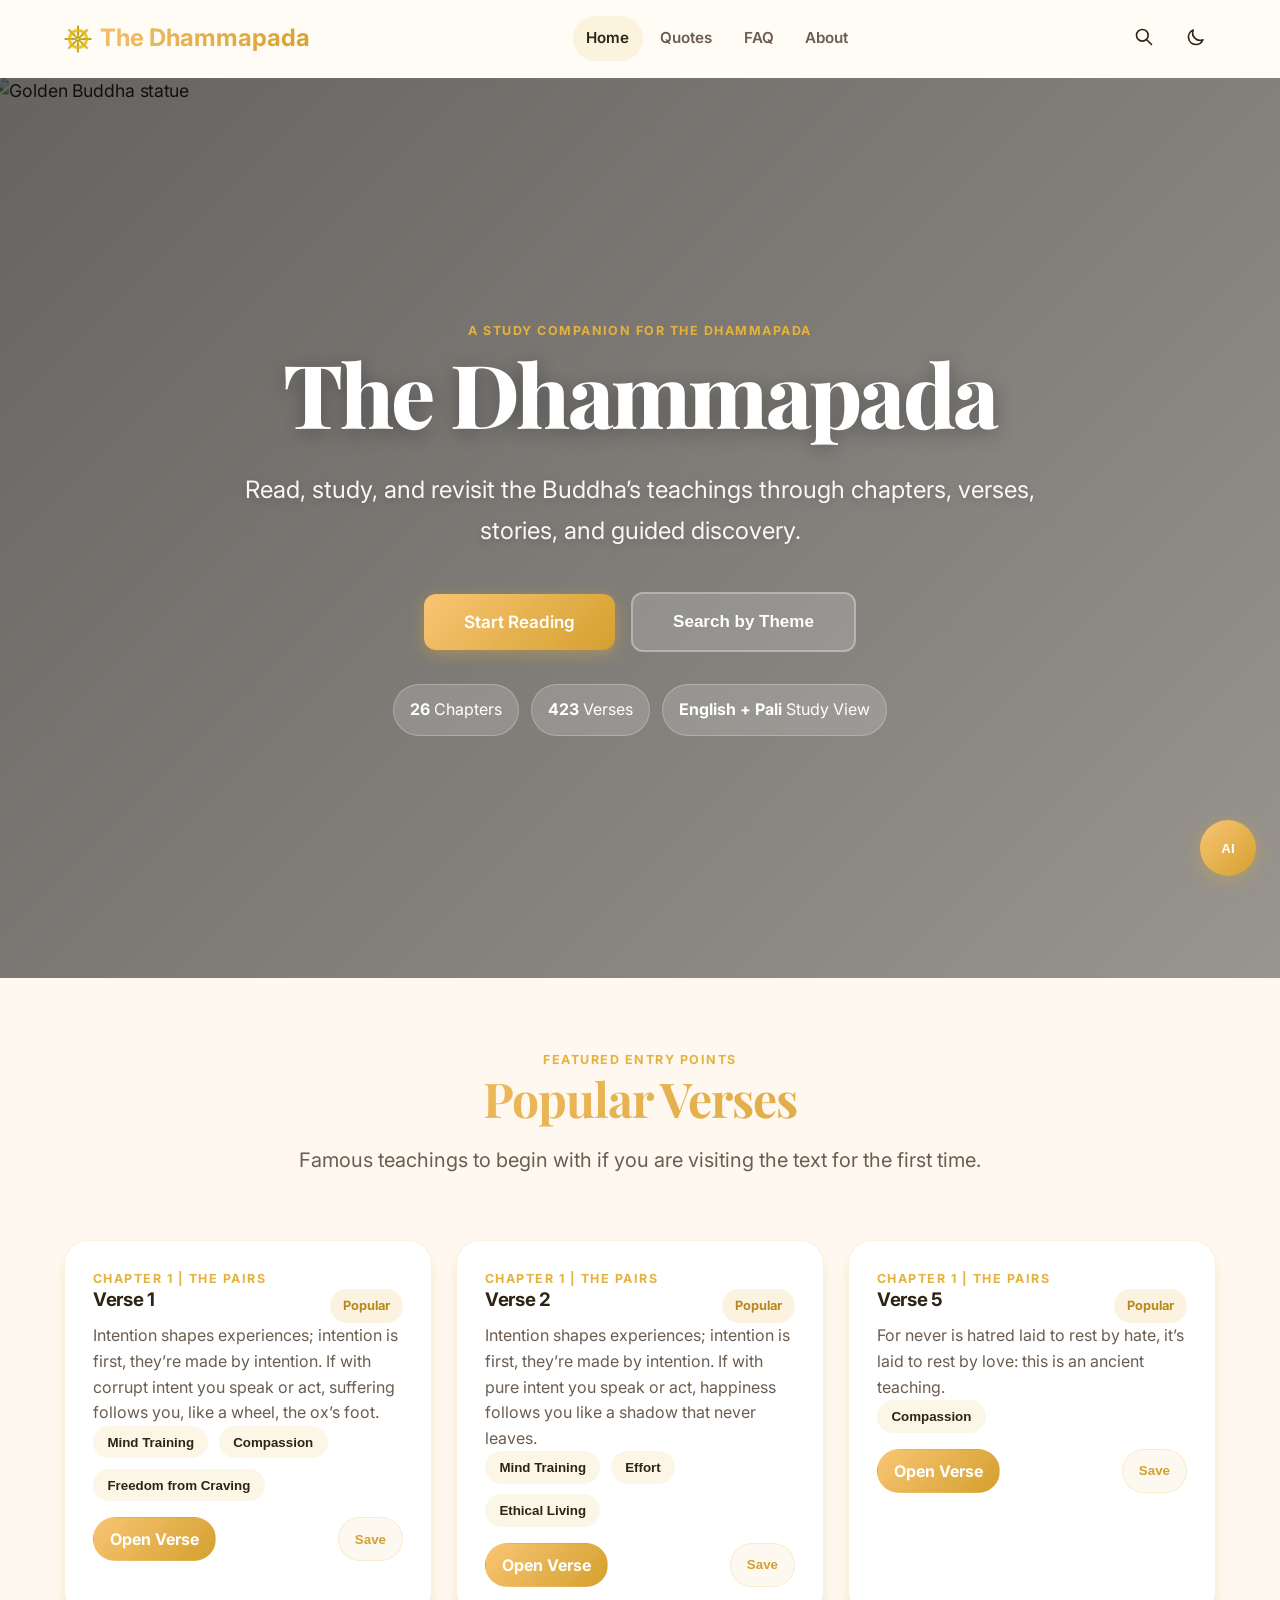
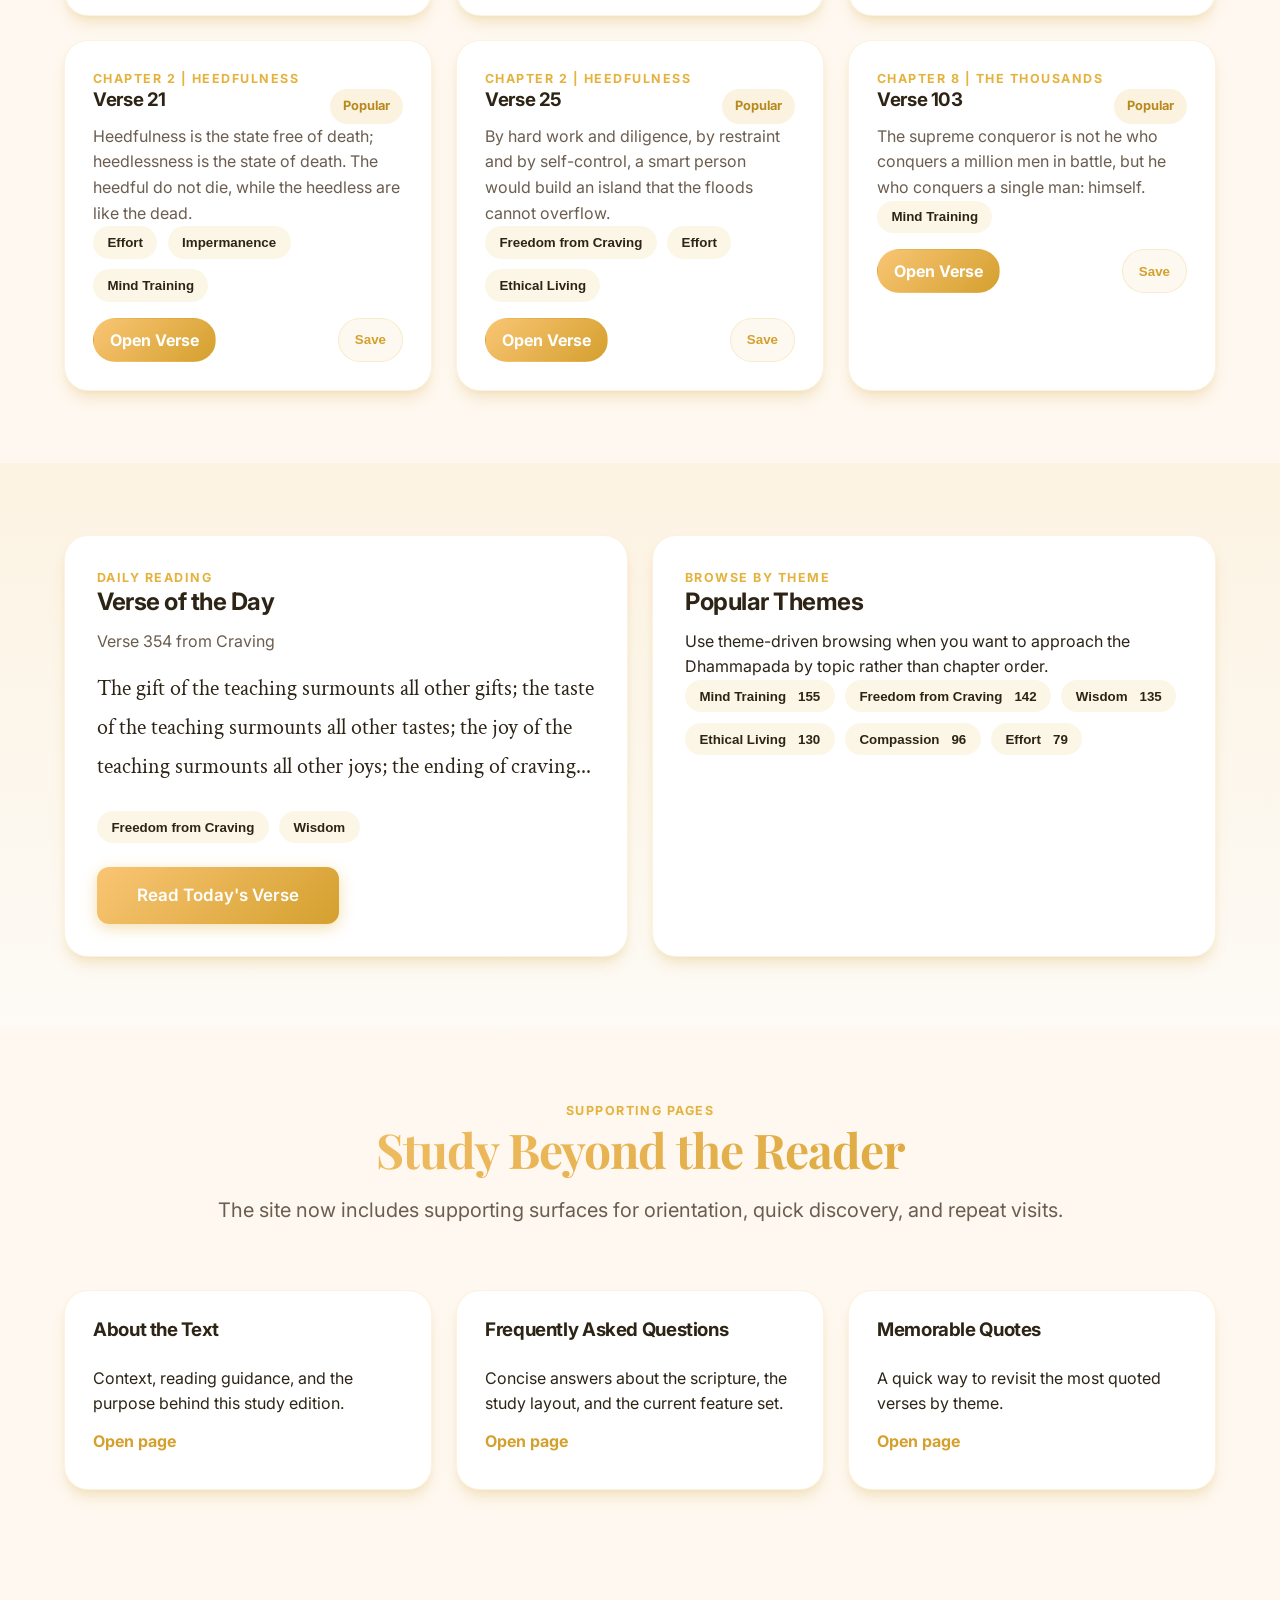
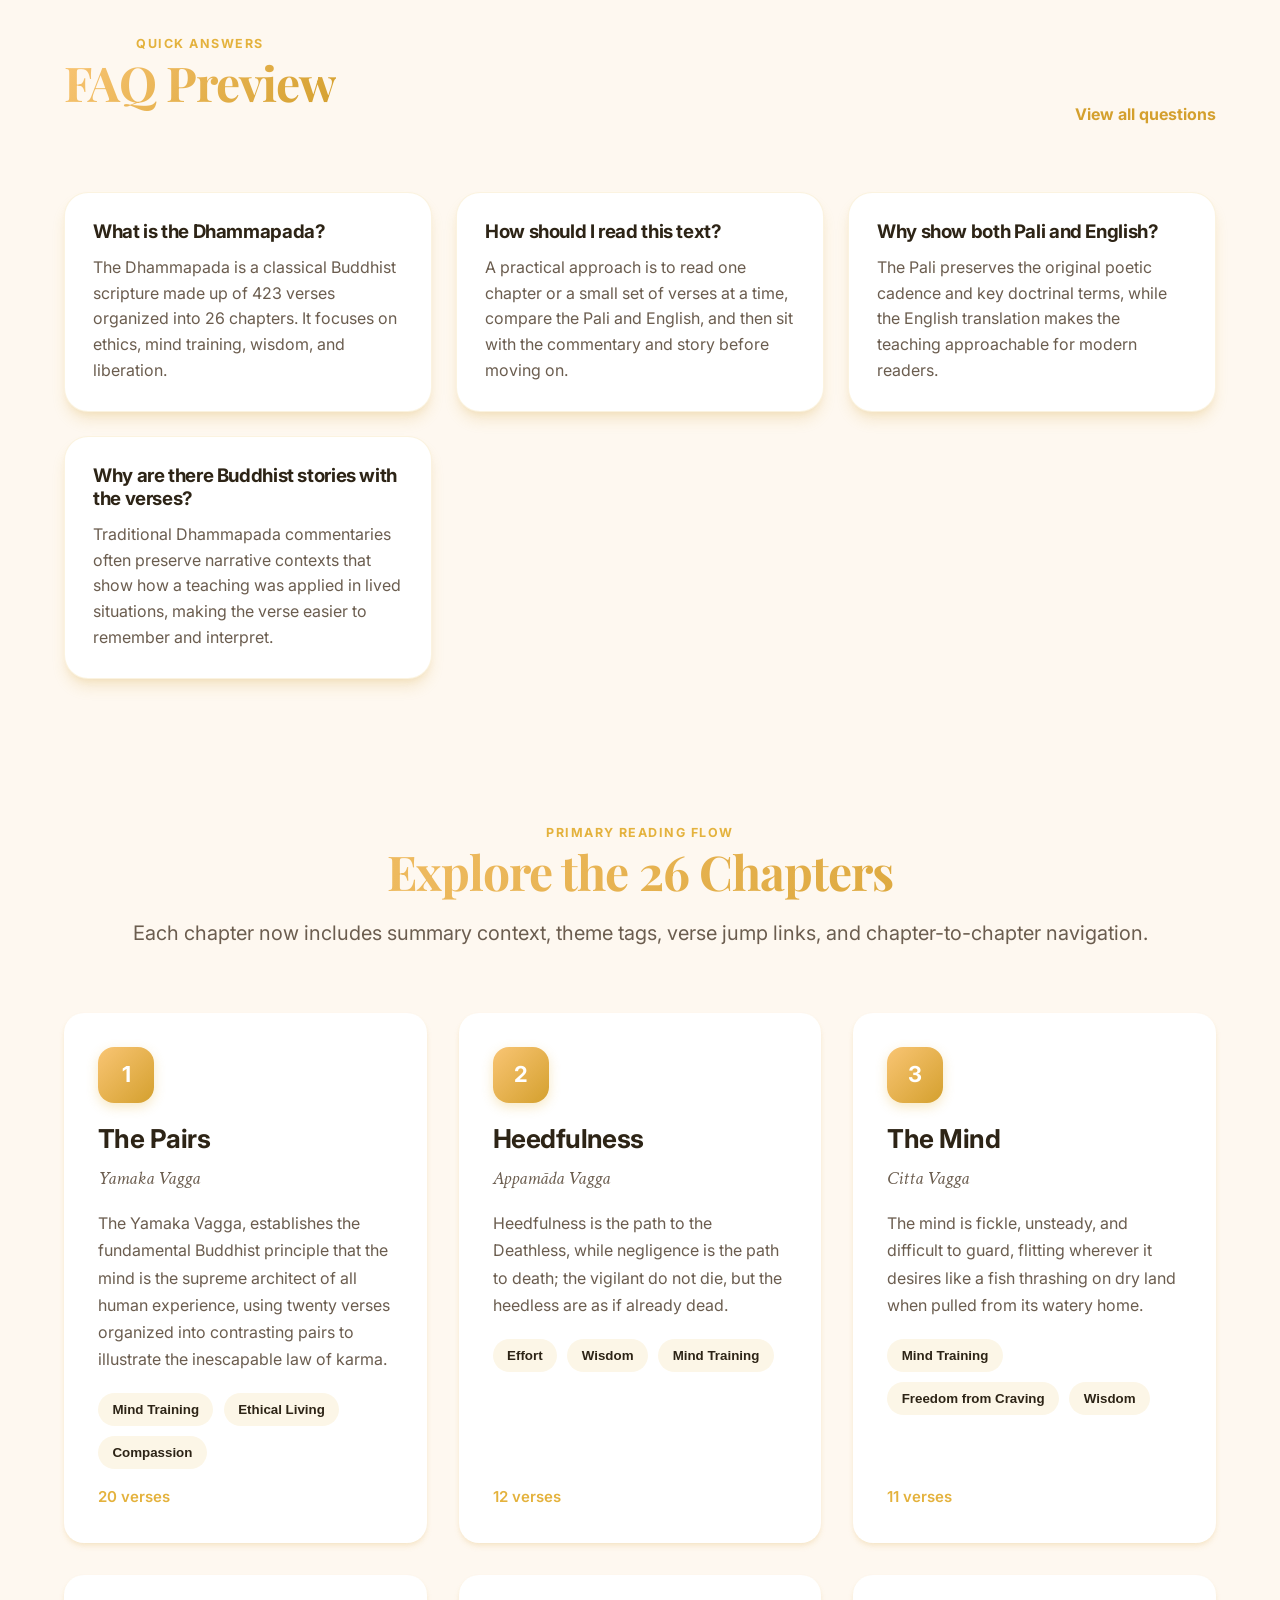
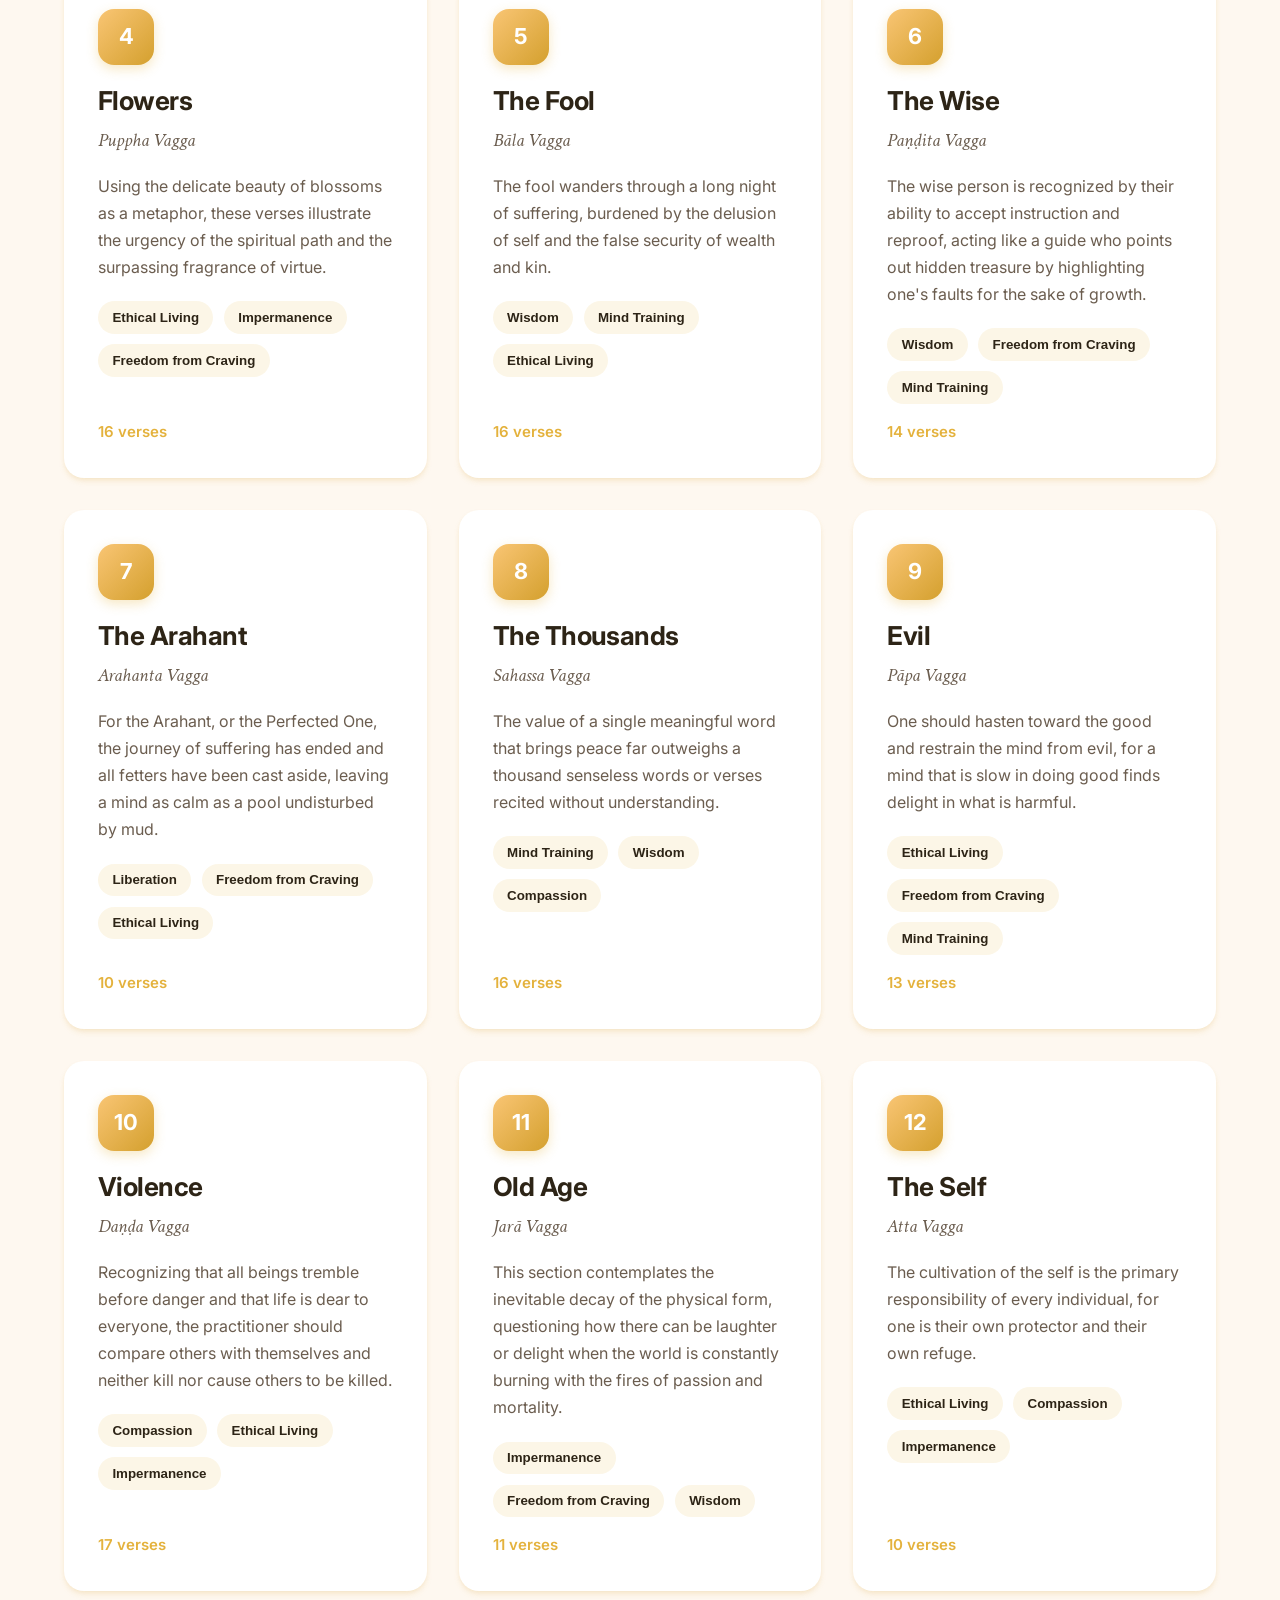
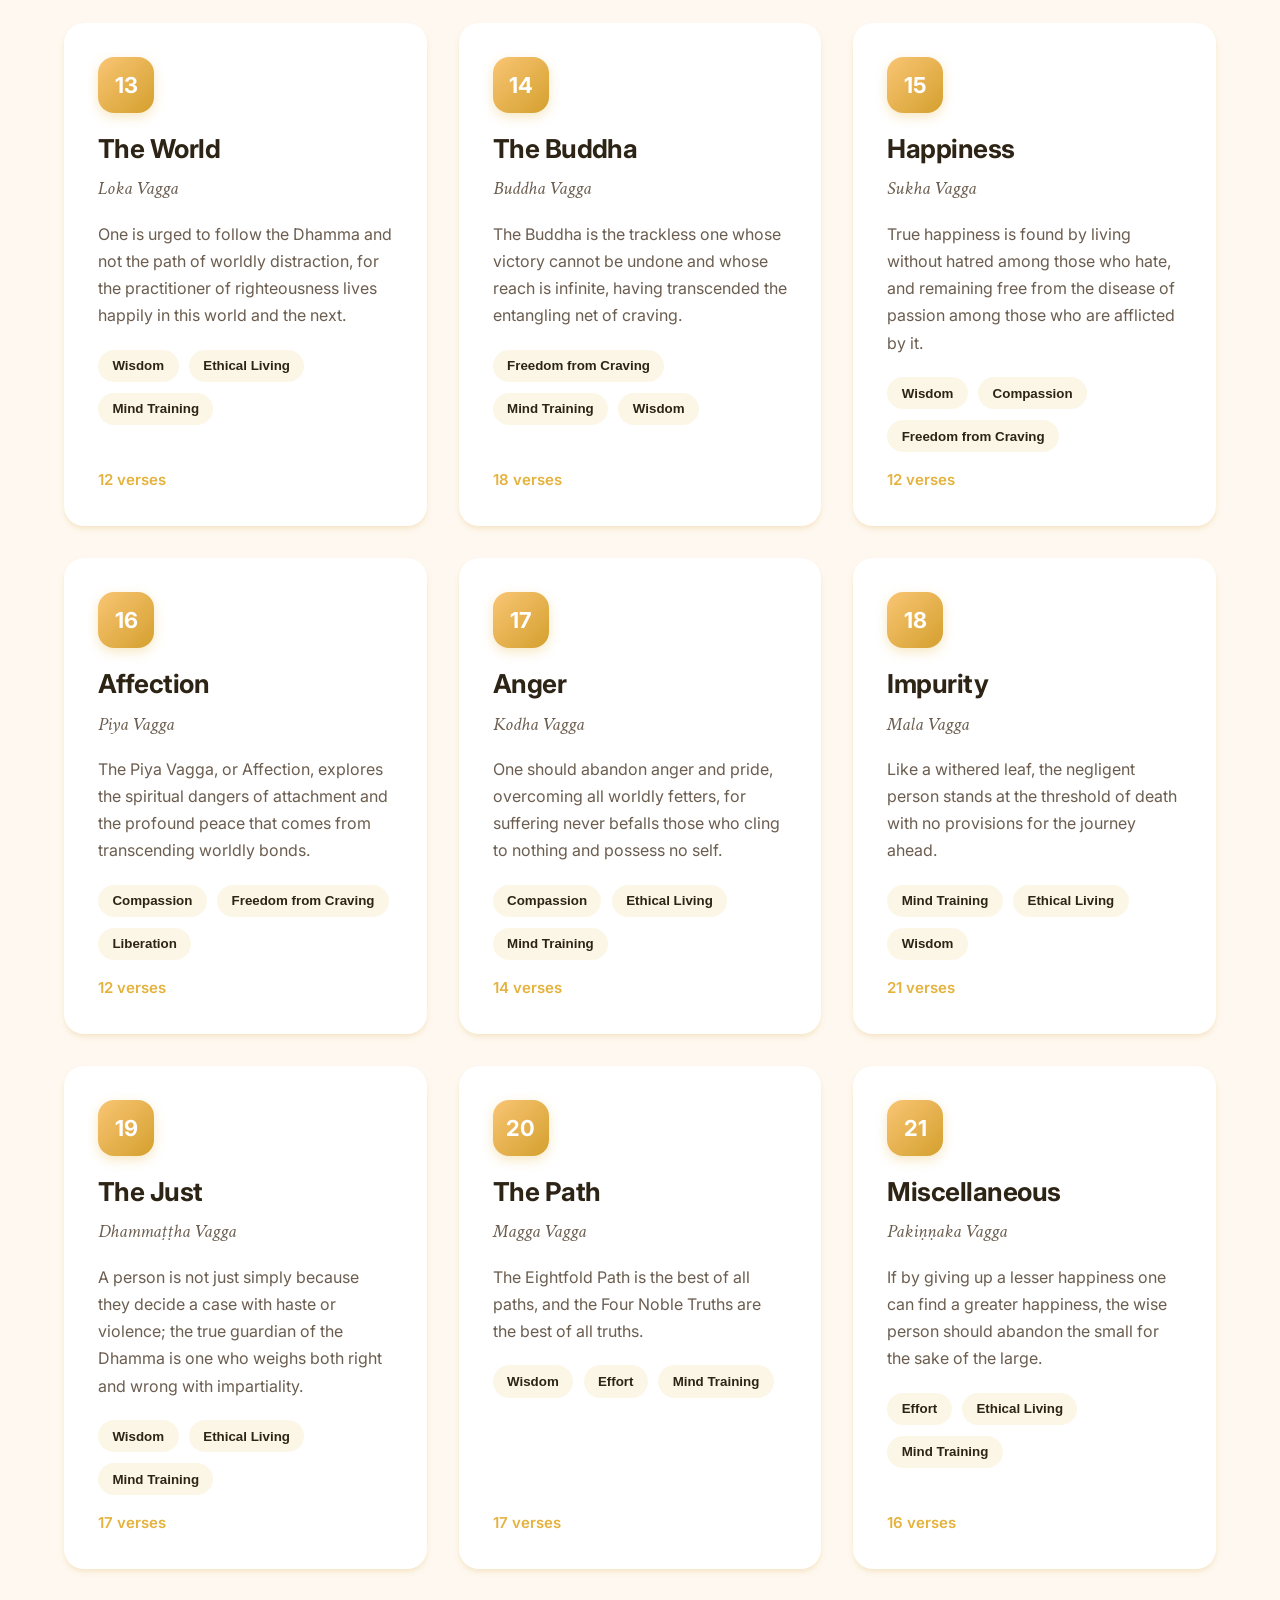
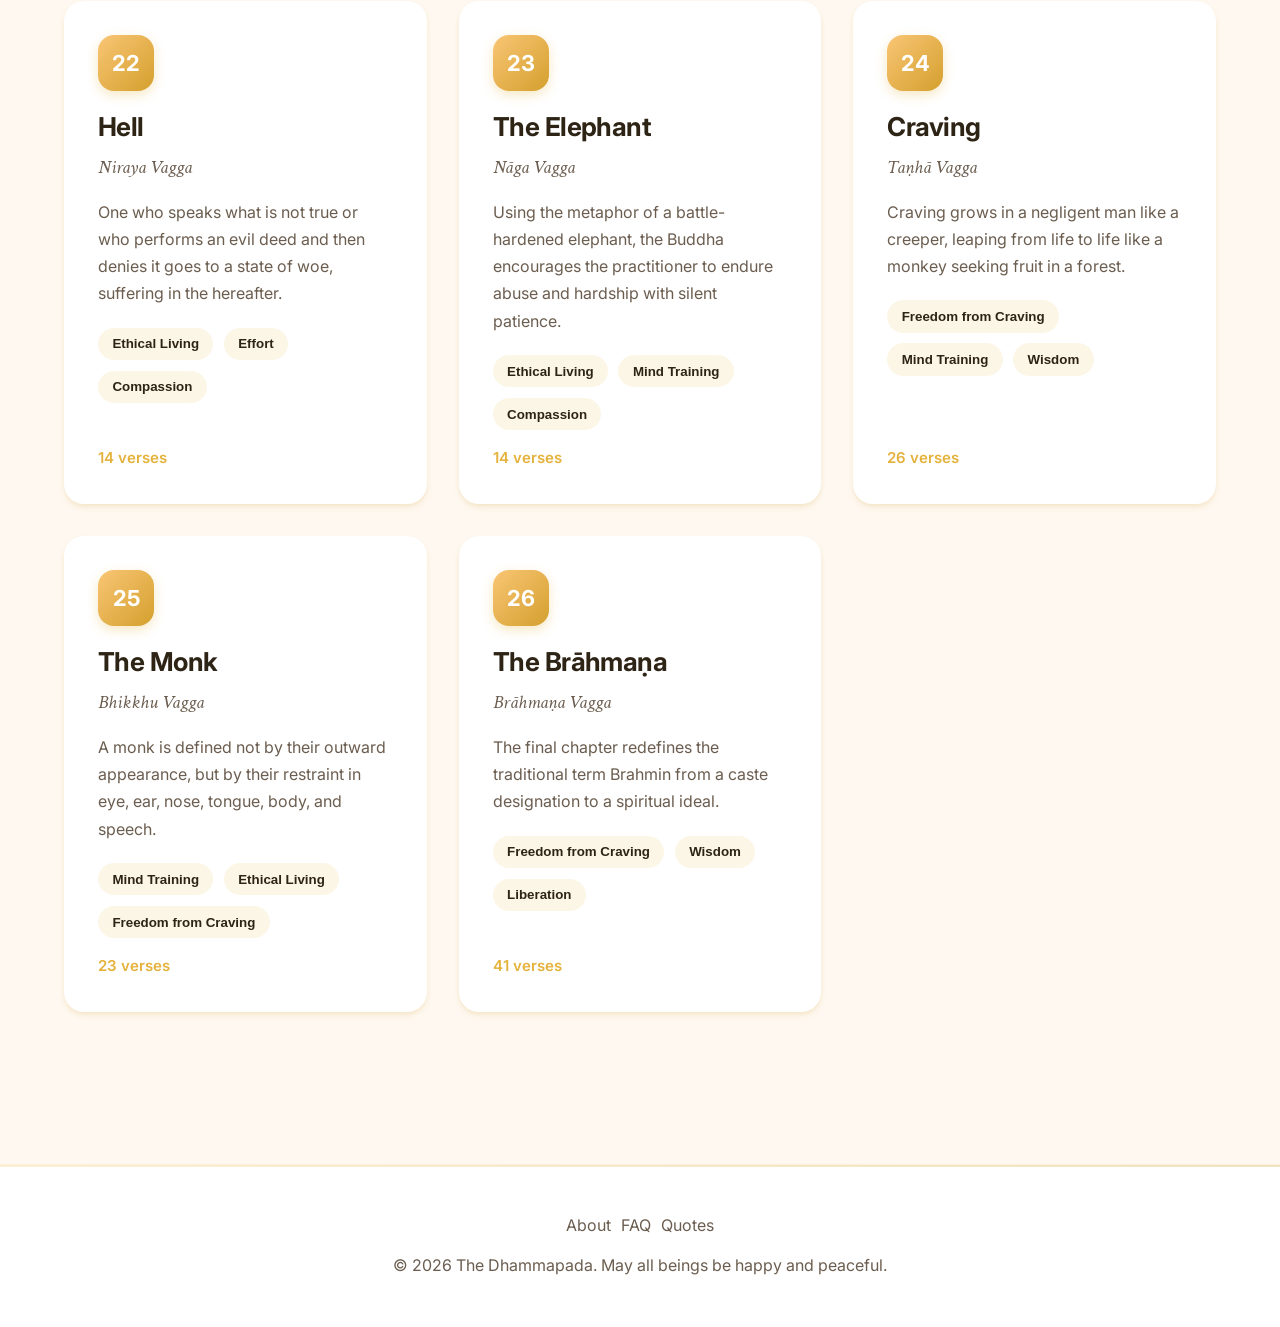
==== commit b89d0a36: "feat: add application configuration management using dataclasses and environment variables" ====
--- a/index.html
+++ b/index.html
@@ -4,17 +4,20 @@
 <head>
     <meta charset="UTF-8">
     <meta name="viewport" content="width=device-width, initial-scale=1.0">
-    <meta name="description" content="Read, study, and revisit the Buddha's teachings through chapters, verses, stories, and discovery tools.">
+    <meta name="description"
+        content="Read, study, and revisit the Buddha's teachings through chapters, verses, stories, and discovery tools.">
     <meta name="keywords" content="Dhammapada, Buddhism, Pali, Buddha teachings, verses">
     <meta name="theme-color" content="#d4a02e">
     <meta property="og:type" content="website">
     <meta property="og:title" content="The Dhammapada">
-    <meta property="og:description" content="Read, study, and revisit the Buddha's teachings through chapters, verses, stories, and discovery tools.">
+    <meta property="og:description"
+        content="Read, study, and revisit the Buddha's teachings through chapters, verses, stories, and discovery tools.">
     <meta property="og:image" content="assets/images/buddha.jpg">
     <meta property="og:url" content="">
     <meta name="twitter:card" content="summary_large_image">
     <meta name="twitter:title" content="The Dhammapada">
-    <meta name="twitter:description" content="Read, study, and revisit the Buddha's teachings through chapters, verses, stories, and discovery tools.">
+    <meta name="twitter:description"
+        content="Read, study, and revisit the Buddha's teachings through chapters, verses, stories, and discovery tools.">
     <meta name="twitter:image" content="assets/images/buddha.jpg">
     <title>The Dhammapada</title>
     <link rel="canonical" id="canonicalLink" href="">
@@ -86,4 +89,4 @@
     <script src="assets/js/script.js"></script>
 </body>
 
-</html>
+</html>
--- a/assets/css/styles.css
+++ b/assets/css/styles.css
@@ -1258,7 +1258,7 @@
 /* Floating Action Button - Scroll to Top */
 .scroll-to-top {
     position: fixed;
-    bottom: 2rem;
+    bottom: 6rem;
     right: 2rem;
     width: 3.5rem;
     height: 3.5rem;
@@ -1290,6 +1290,181 @@
 .scroll-to-top svg {
     width: 1.5rem;
     height: 1.5rem;
+}
+
+/* RAG Chat */
+.chat-widget {
+    position: fixed;
+    right: 1.5rem;
+    bottom: 1.5rem;
+    z-index: 1000;
+}
+
+.chat-toggle {
+    width: 3.5rem;
+    height: 3.5rem;
+    border: none;
+    border-radius: 50%;
+    background: var(--gradient-primary);
+    color: white;
+    font-weight: 800;
+    cursor: pointer;
+    box-shadow: 0 4px 20px rgba(228, 178, 61, 0.4);
+}
+
+.chat-toggle:hover {
+    transform: translateY(-3px);
+    box-shadow: 0 8px 25px rgba(228, 178, 61, 0.5);
+}
+
+.chat-panel {
+    position: absolute;
+    right: 0;
+    bottom: 4.25rem;
+    width: min(24rem, calc(100vw - 2rem));
+    max-height: min(42rem, calc(100vh - 7rem));
+    background: var(--bg-secondary);
+    border: 1px solid rgba(228, 178, 61, 0.24);
+    border-radius: 1rem;
+    box-shadow: var(--shadow-2xl);
+    overflow: hidden;
+    display: flex;
+    flex-direction: column;
+}
+
+.chat-panel[hidden] {
+    display: none;
+}
+
+.chat-panel-header {
+    display: flex;
+    align-items: center;
+    justify-content: space-between;
+    gap: 1rem;
+    padding: 1rem;
+    border-bottom: 1px solid var(--border-color);
+}
+
+.chat-panel-header strong,
+.chat-panel-header span {
+    display: block;
+}
+
+.chat-panel-header span {
+    margin-top: 0.2rem;
+    color: var(--text-secondary);
+    font-size: 0.8rem;
+}
+
+.chat-close {
+    width: 2rem;
+    height: 2rem;
+    border: 1px solid var(--border-color);
+    border-radius: 50%;
+    background: var(--bg-primary);
+    color: var(--text-primary);
+    cursor: pointer;
+    font-size: 1.2rem;
+    line-height: 1;
+}
+
+.chat-messages {
+    flex: 1;
+    overflow-y: auto;
+    padding: 1rem;
+    background: var(--bg-primary);
+}
+
+.chat-message {
+    width: fit-content;
+    max-width: 100%;
+    margin-bottom: 0.8rem;
+    padding: 0.85rem 0.95rem;
+    border-radius: 0.8rem;
+    line-height: 1.55;
+    font-size: 0.92rem;
+}
+
+.chat-message-user {
+    margin-left: auto;
+    background: rgba(228, 178, 61, 0.18);
+    color: var(--text-primary);
+}
+
+.chat-message-assistant {
+    background: var(--bg-secondary);
+    border: 1px solid var(--border-color);
+    color: var(--text-primary);
+}
+
+.chat-answer p {
+    margin-bottom: 0.75rem;
+}
+
+.chat-answer p:last-child {
+    margin-bottom: 0;
+}
+
+.chat-citations {
+    margin-top: 0.9rem;
+    display: grid;
+    gap: 0.5rem;
+}
+
+.chat-citation {
+    display: flex;
+    justify-content: space-between;
+    gap: 0.75rem;
+    padding: 0.65rem;
+    border-radius: 0.6rem;
+    text-decoration: none;
+    background: rgba(228, 178, 61, 0.08);
+    color: var(--text-primary);
+}
+
+.chat-citation span {
+    font-weight: 700;
+}
+
+.chat-citation small {
+    color: var(--text-secondary);
+    white-space: nowrap;
+}
+
+.chat-form {
+    display: grid;
+    grid-template-columns: 1fr auto;
+    gap: 0.6rem;
+    padding: 0.85rem;
+    border-top: 1px solid var(--border-color);
+    background: var(--bg-secondary);
+}
+
+.chat-input {
+    width: 100%;
+    resize: none;
+    border: 1px solid var(--border-color);
+    border-radius: 0.65rem;
+    padding: 0.75rem;
+    background: var(--bg-primary);
+    color: var(--text-primary);
+    font: inherit;
+}
+
+.chat-input:focus {
+    outline: none;
+    border-color: var(--saffron-400);
+}
+
+.chat-send {
+    align-self: end;
+    border: none;
+    border-radius: 0.65rem;
+    padding: 0.75rem 1rem;
+    background: var(--gradient-primary);
+    color: white;
+    font-weight: 800;
+    cursor: pointer;
 }
 
 /* Footer */
@@ -1625,6 +1800,25 @@
 .compact-grid {
     margin-top: 1.5rem;
     grid-template-columns: repeat(auto-fit, minmax(180px, 1fr));
+}
+
+.about-sections {
+    grid-template-columns: 1fr;
+}
+
+.about-section-card {
+    display: grid;
+    grid-template-columns: minmax(220px, 320px) minmax(0, 1fr);
+    align-items: start;
+    gap: 1.5rem;
+}
+
+.about-section-card h2 {
+    margin-bottom: 0;
+}
+
+.about-section-card p {
+    margin: 0;
 }
 
 .two-column-callout {
@@ -2256,6 +2450,11 @@
         grid-template-columns: 1fr;
     }
 
+    .about-section-card {
+        grid-template-columns: 1fr;
+        gap: 0.9rem;
+    }
+
     .section-header-inline,
     .list-card-head,
     .navigation-bar,
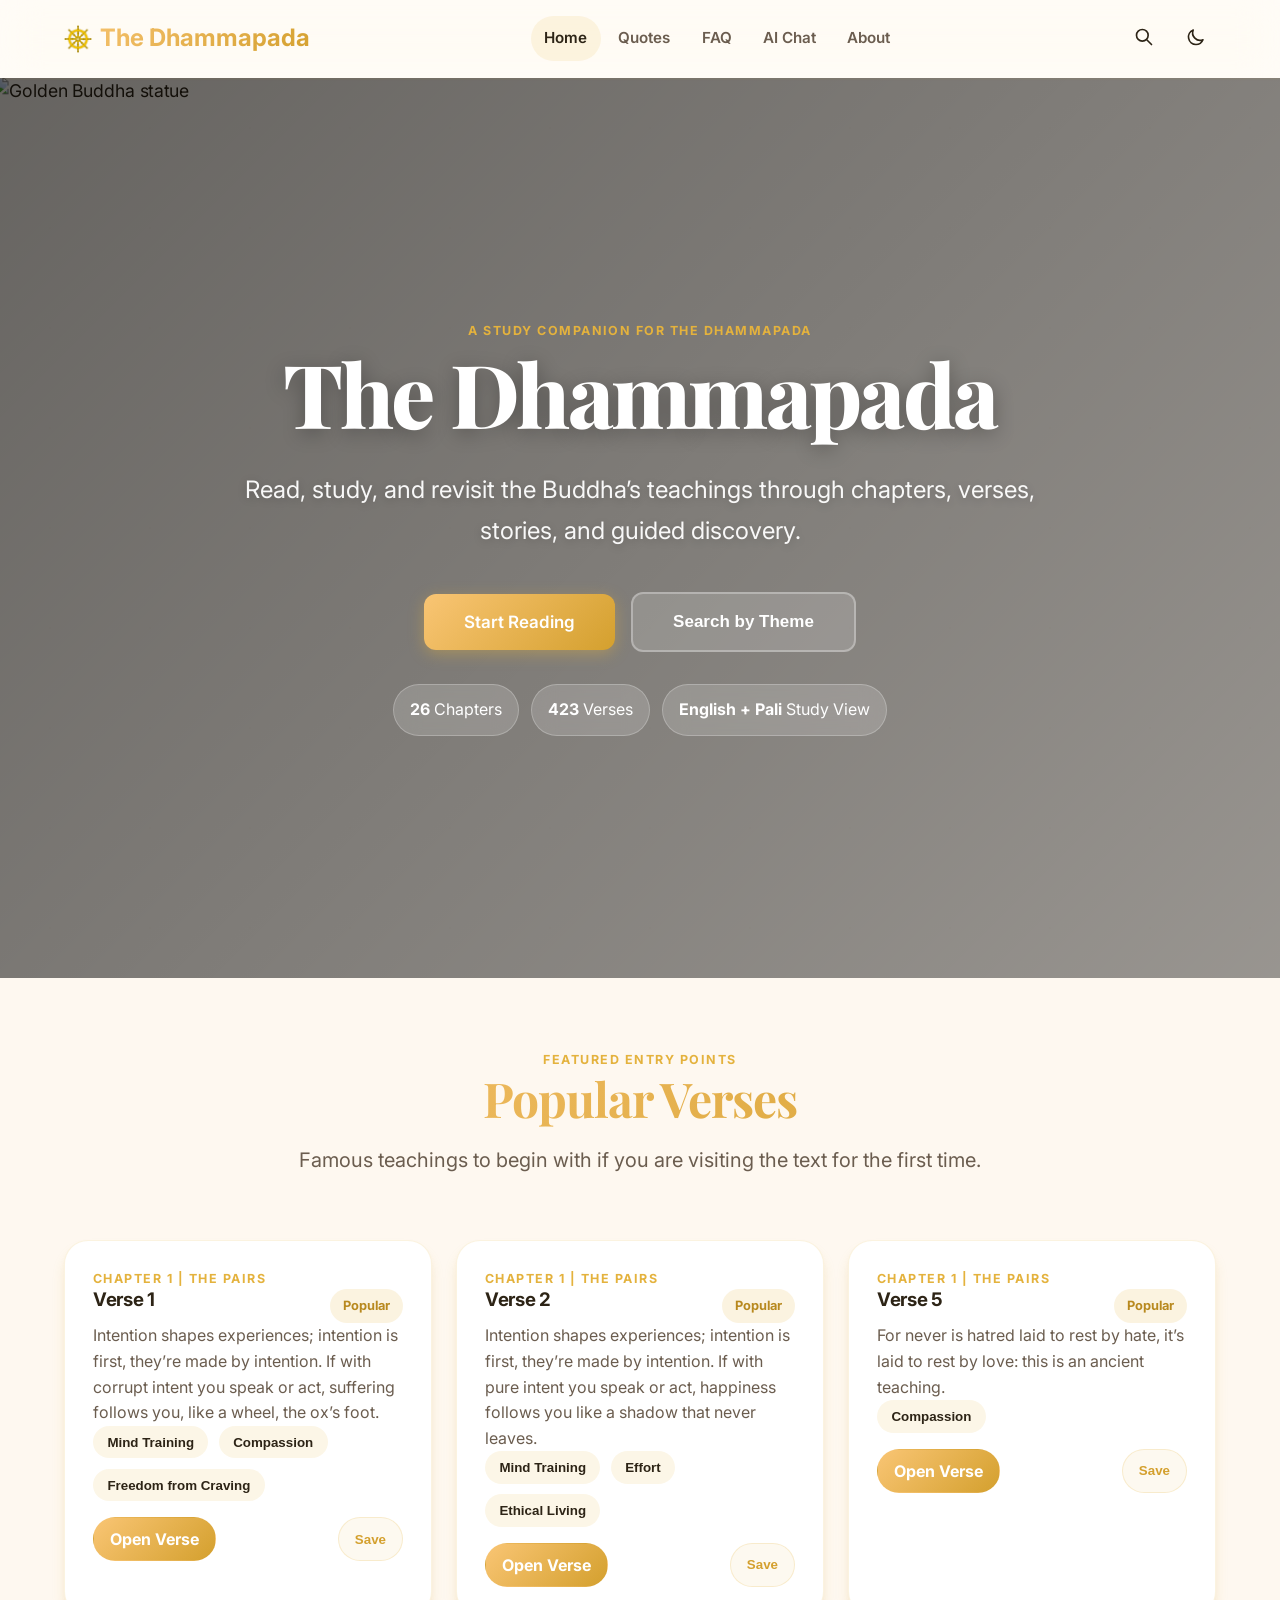
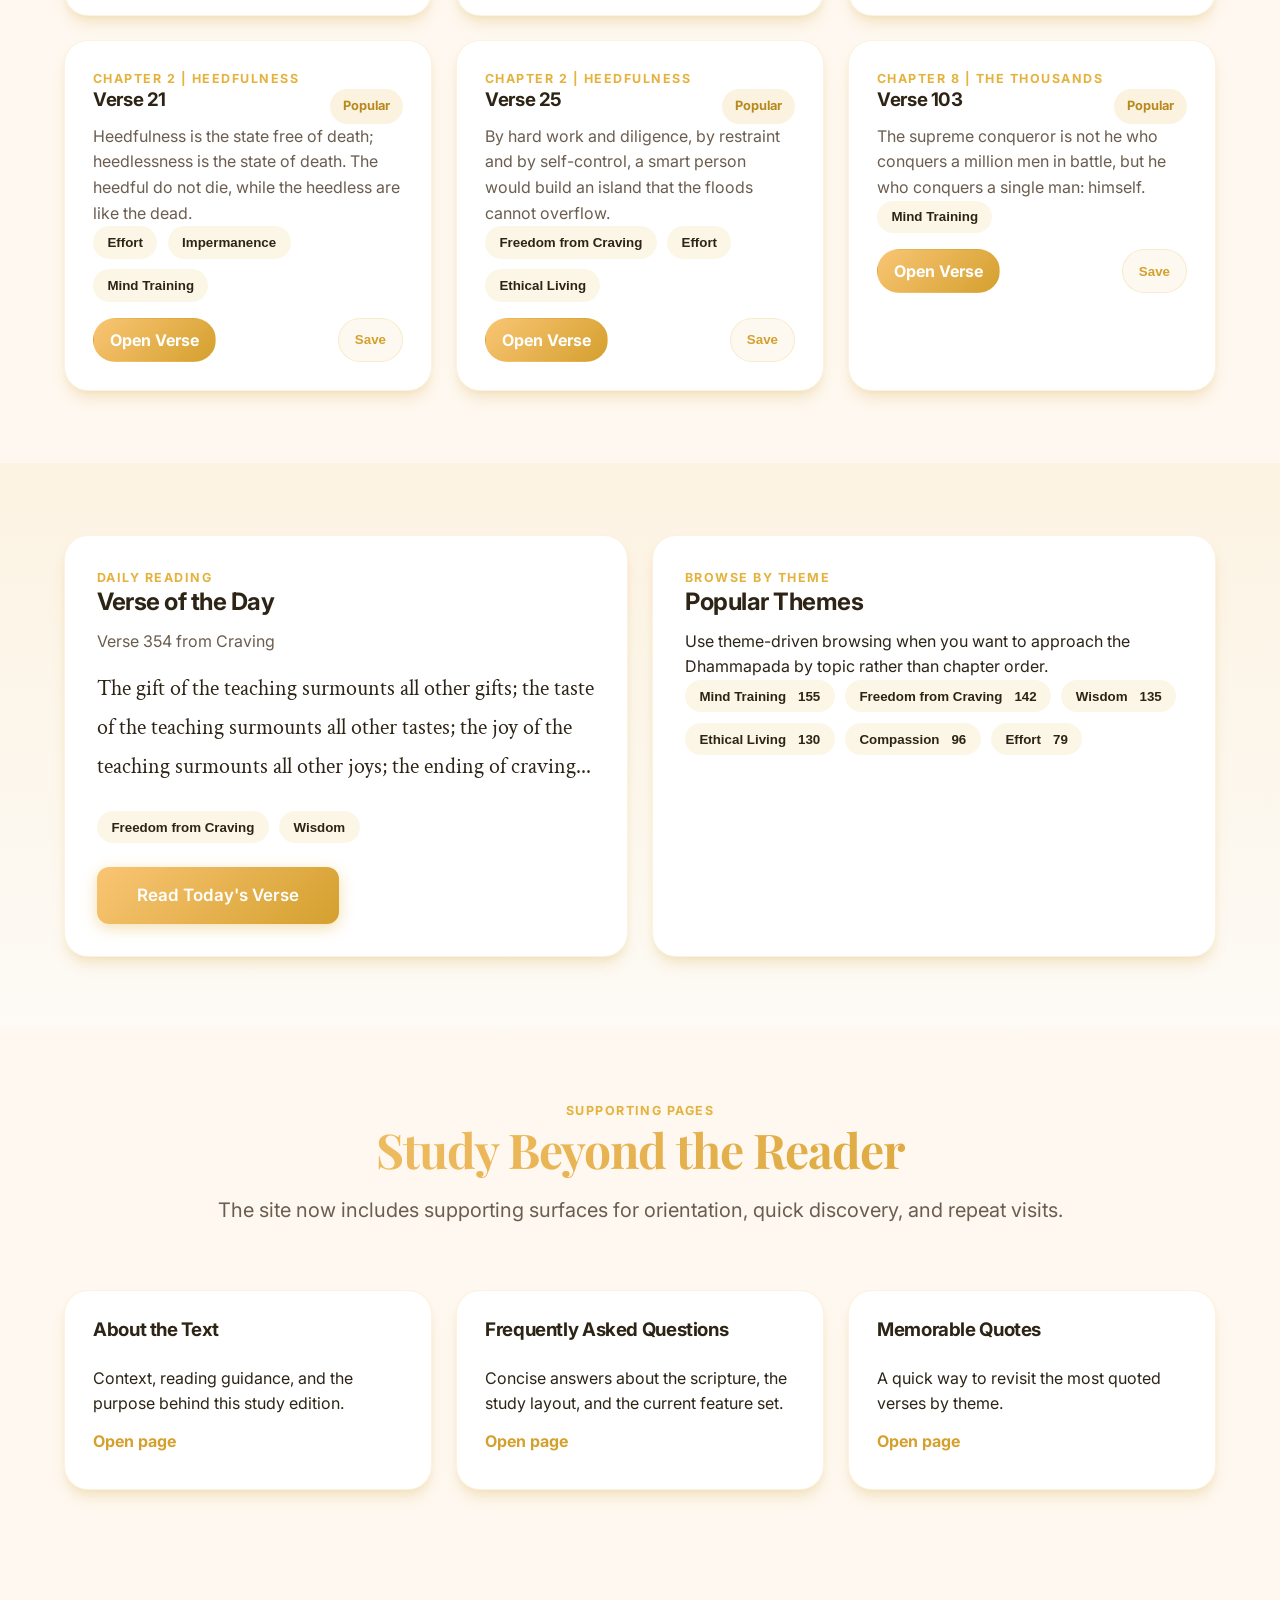
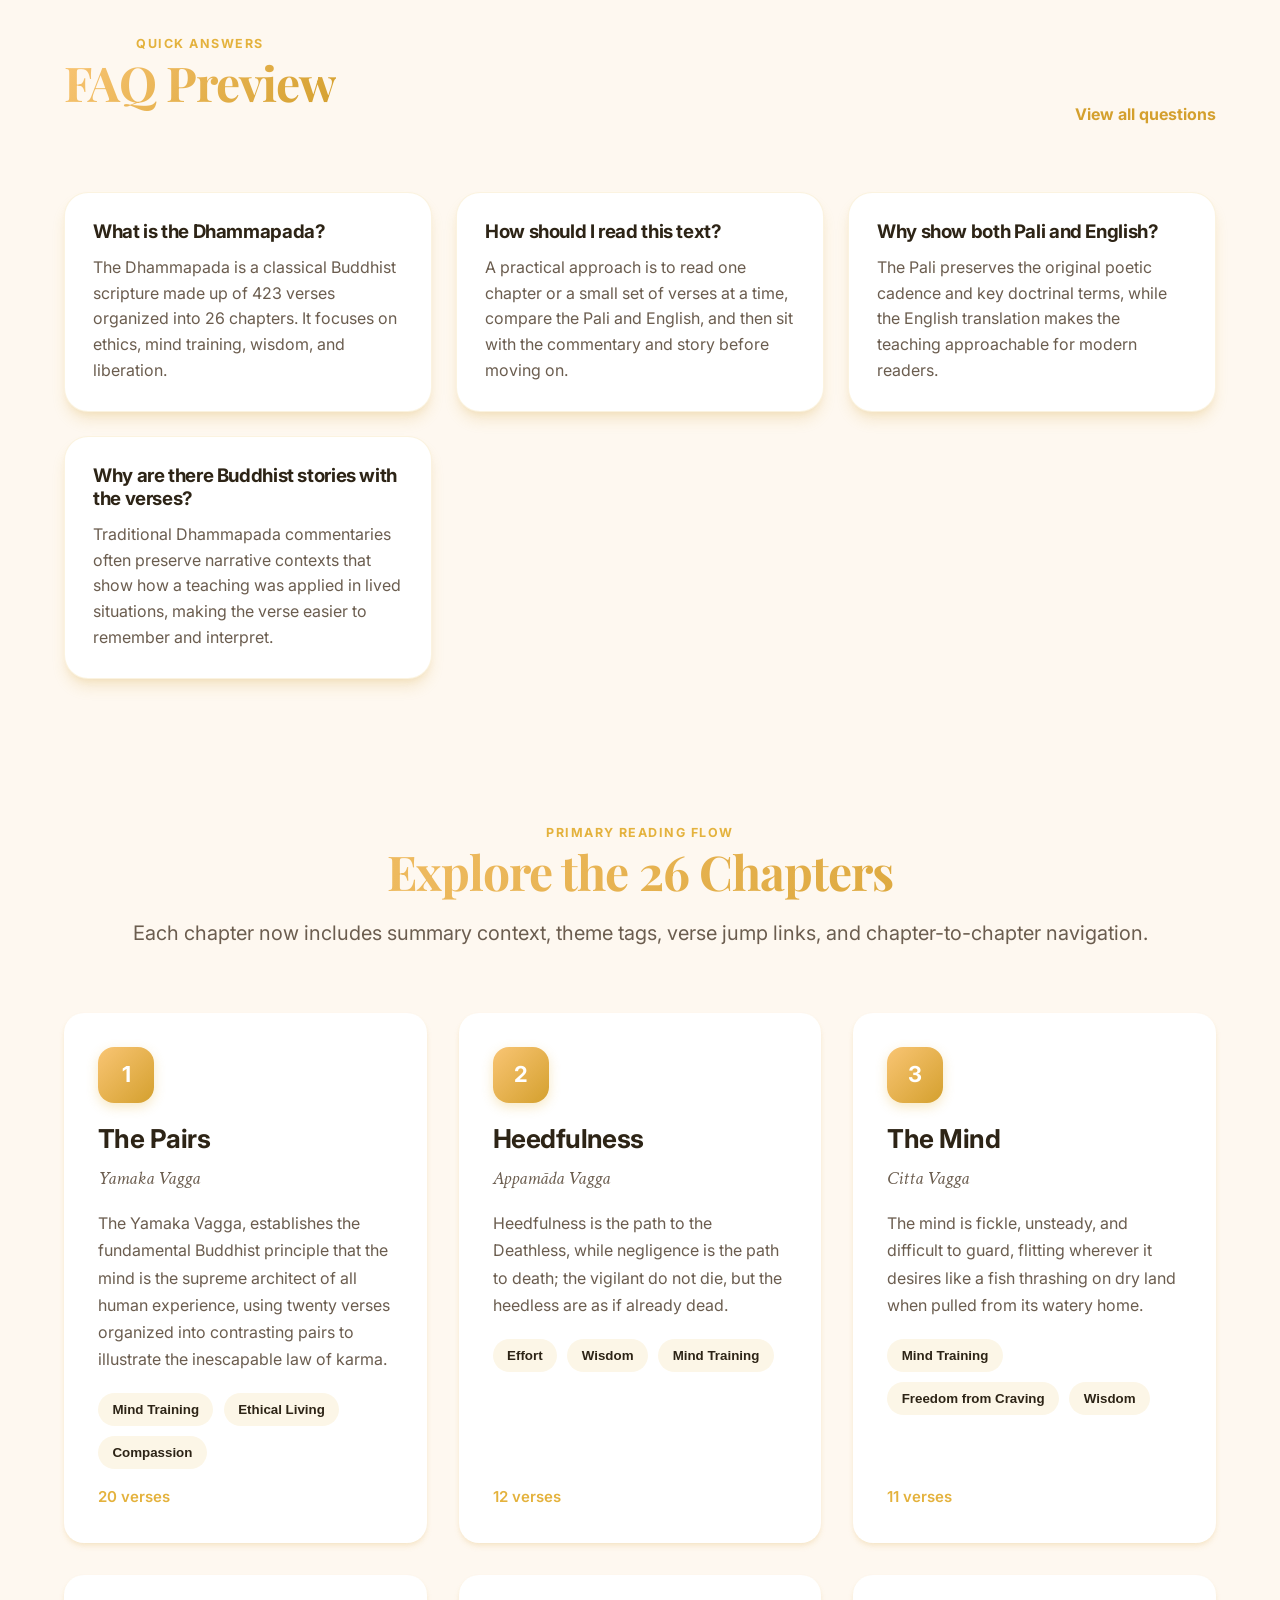
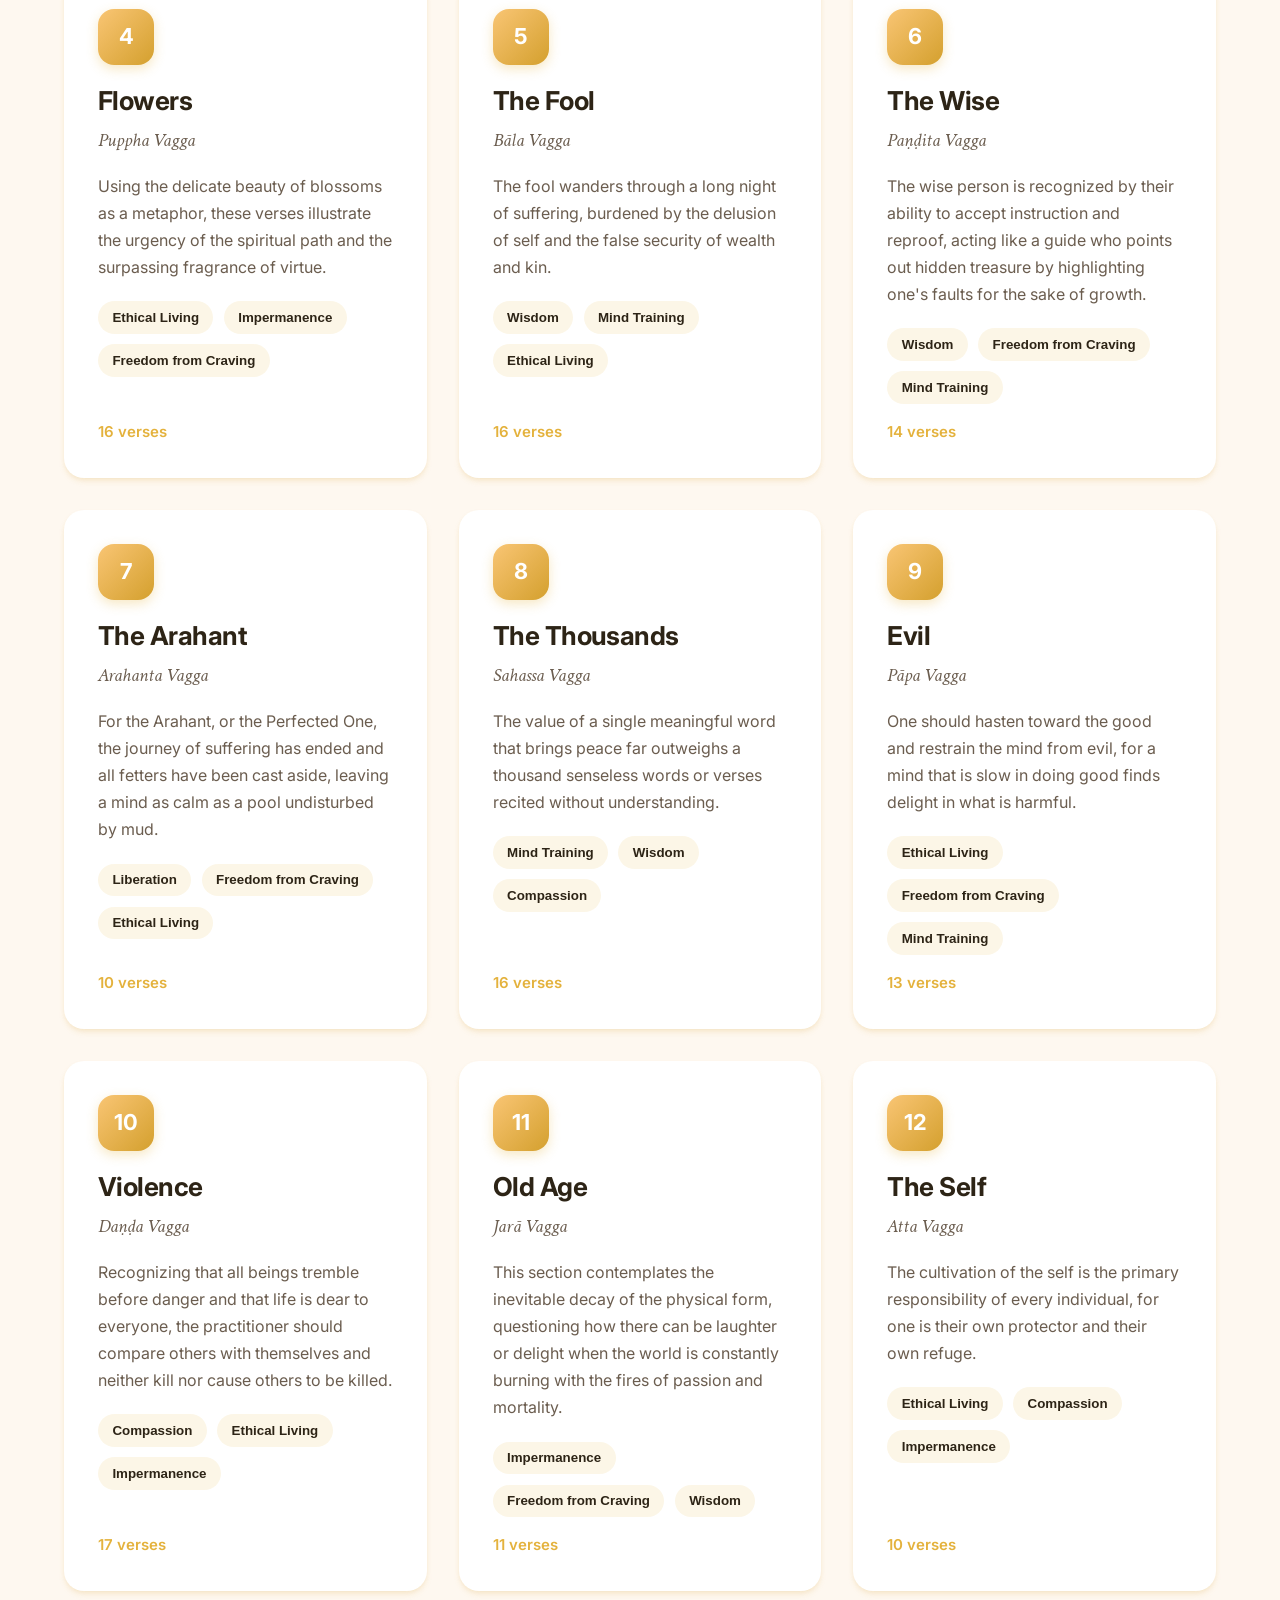
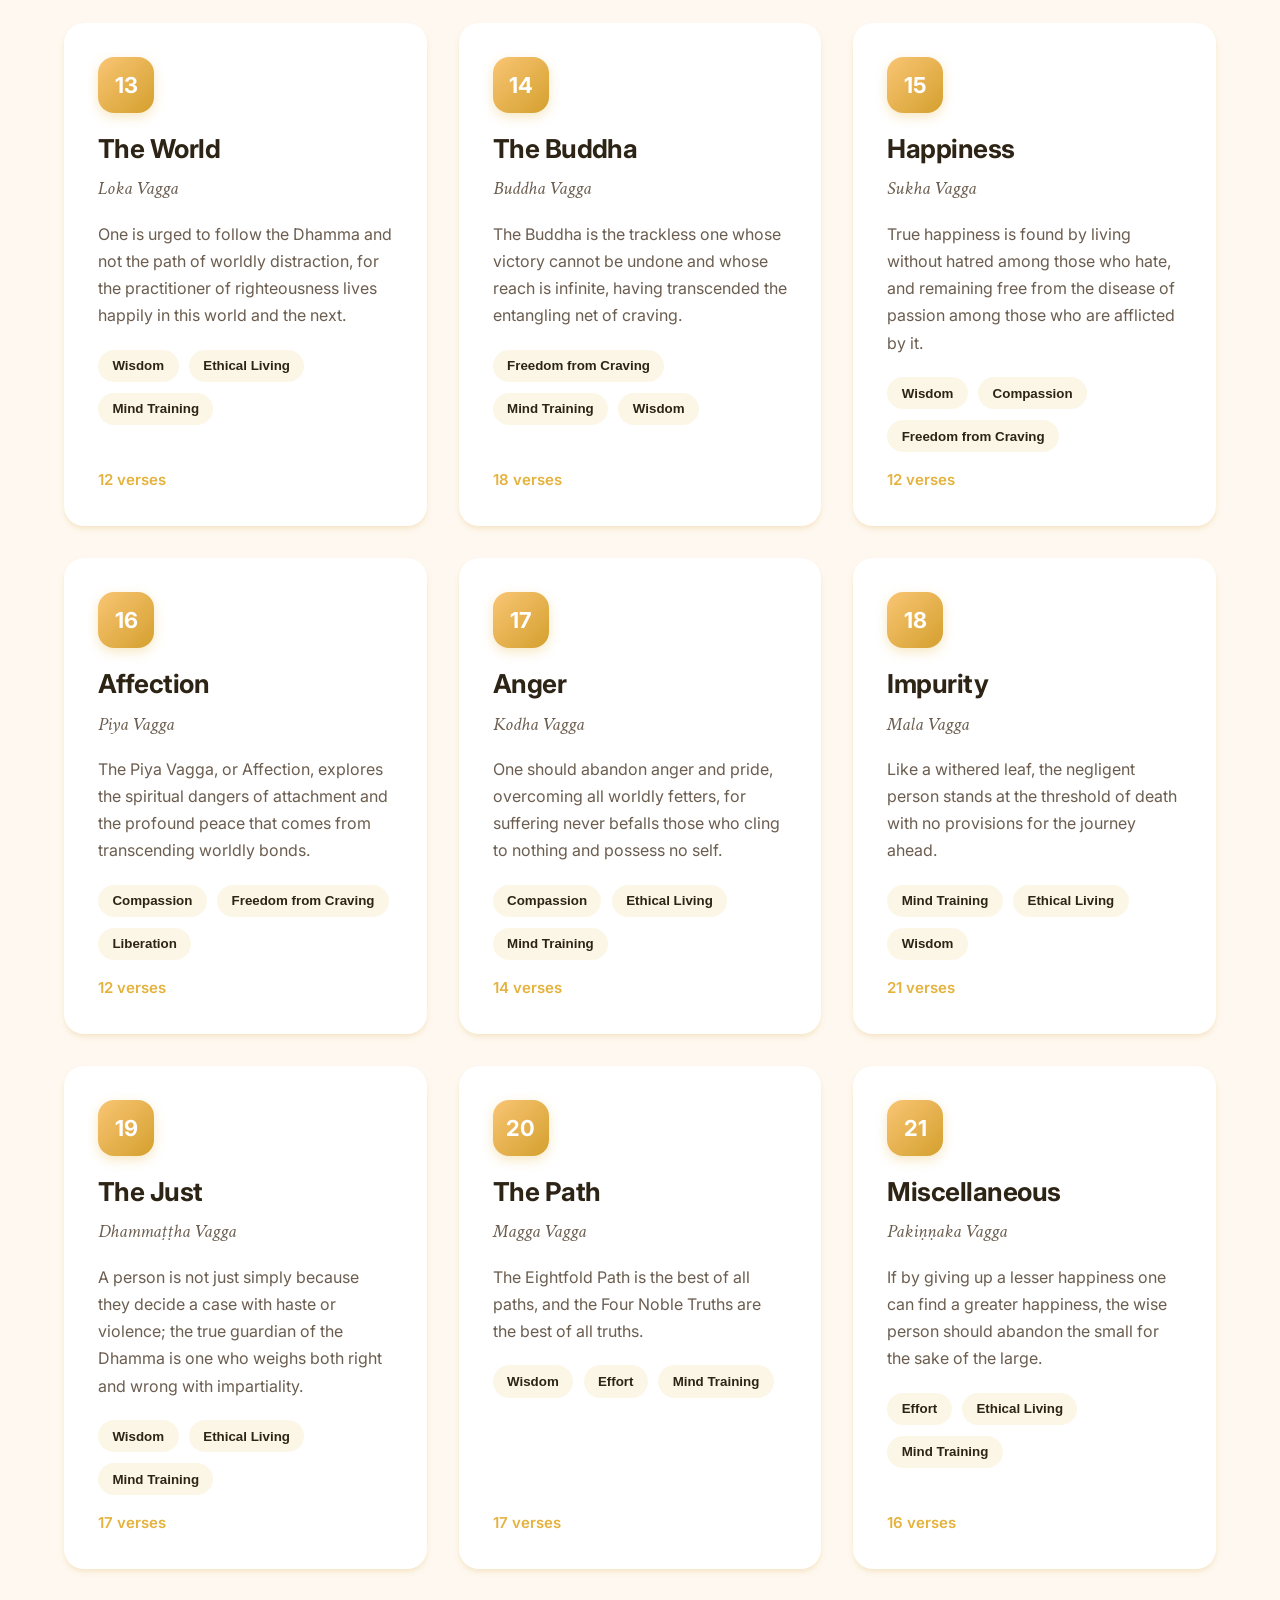
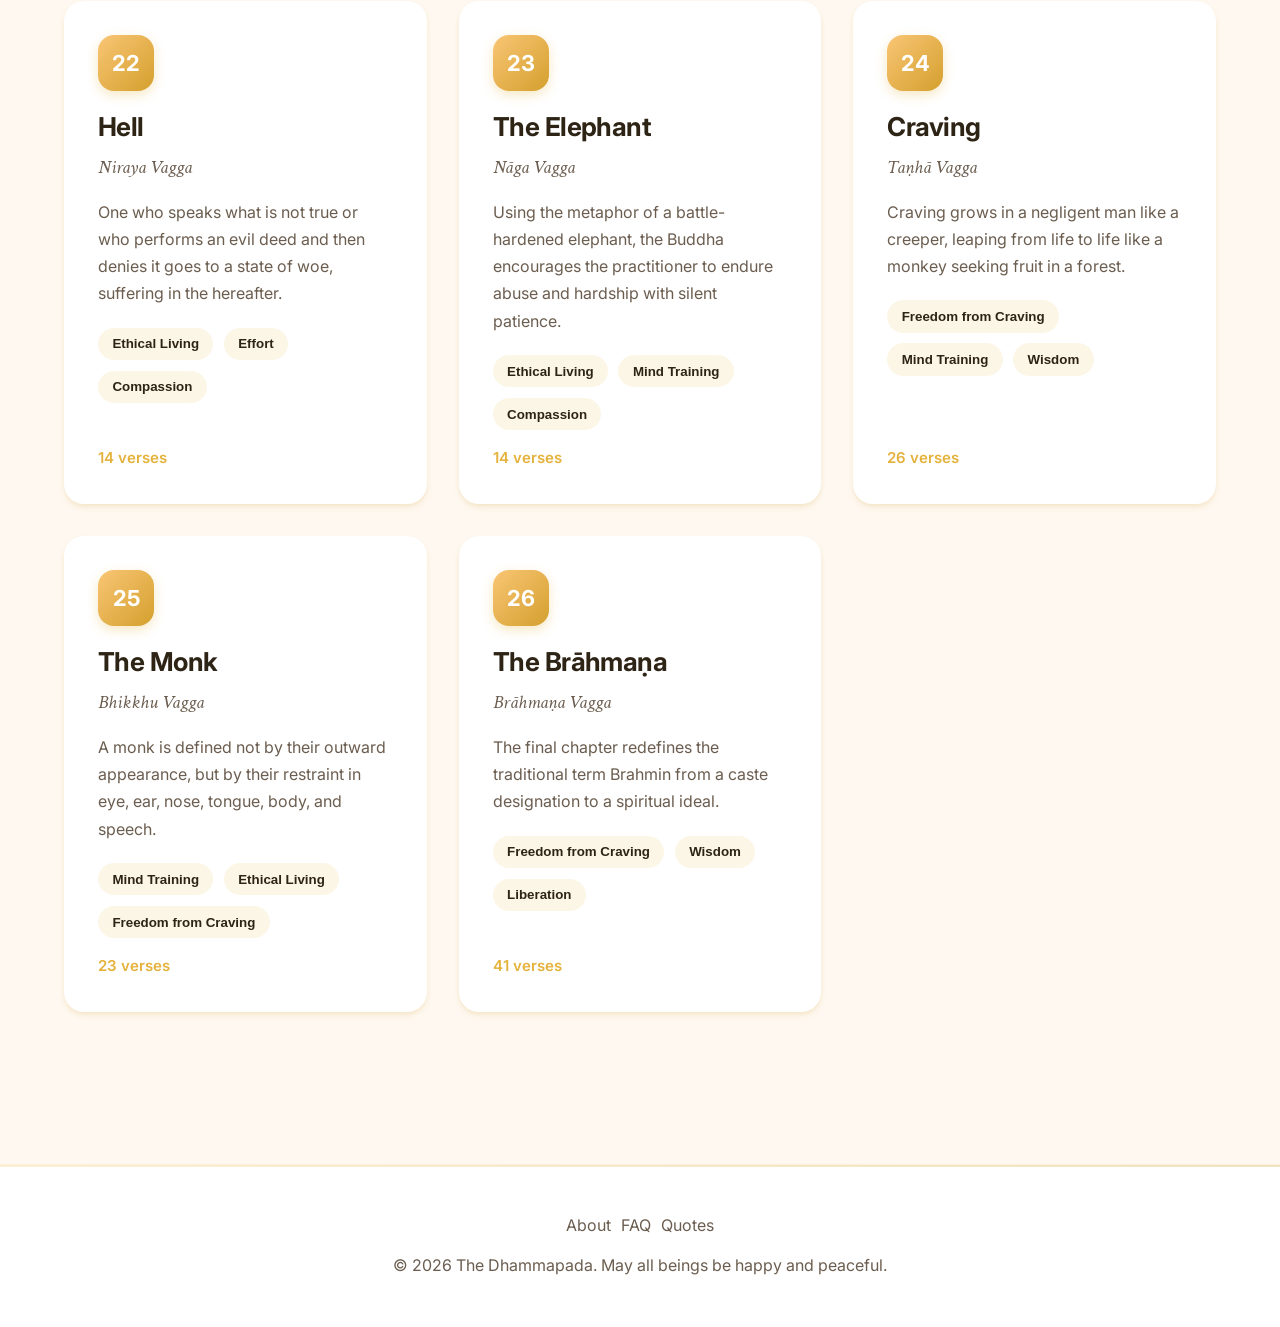
==== commit 2e20fc3b: "feat: implement global client-side application logic and dynamic page rendering in new script.js" ====
--- a/index.html
+++ b/index.html
@@ -36,6 +36,7 @@
                 <a href="index.html" class="nav-link" data-nav="home">Home</a>
                 <a href="pages/quotes.html" class="nav-link" data-nav="quotes">Quotes</a>
                 <a href="pages/faq.html" class="nav-link" data-nav="faq">FAQ</a>
+                <a href="#" class="nav-link" id="navChatToggle" data-nav="chat" onclick="event.preventDefault();">AI Chat</a>
                 <a href="pages/about.html" class="nav-link" data-nav="about">About</a>
             </div>
             <div class="navbar-actions">
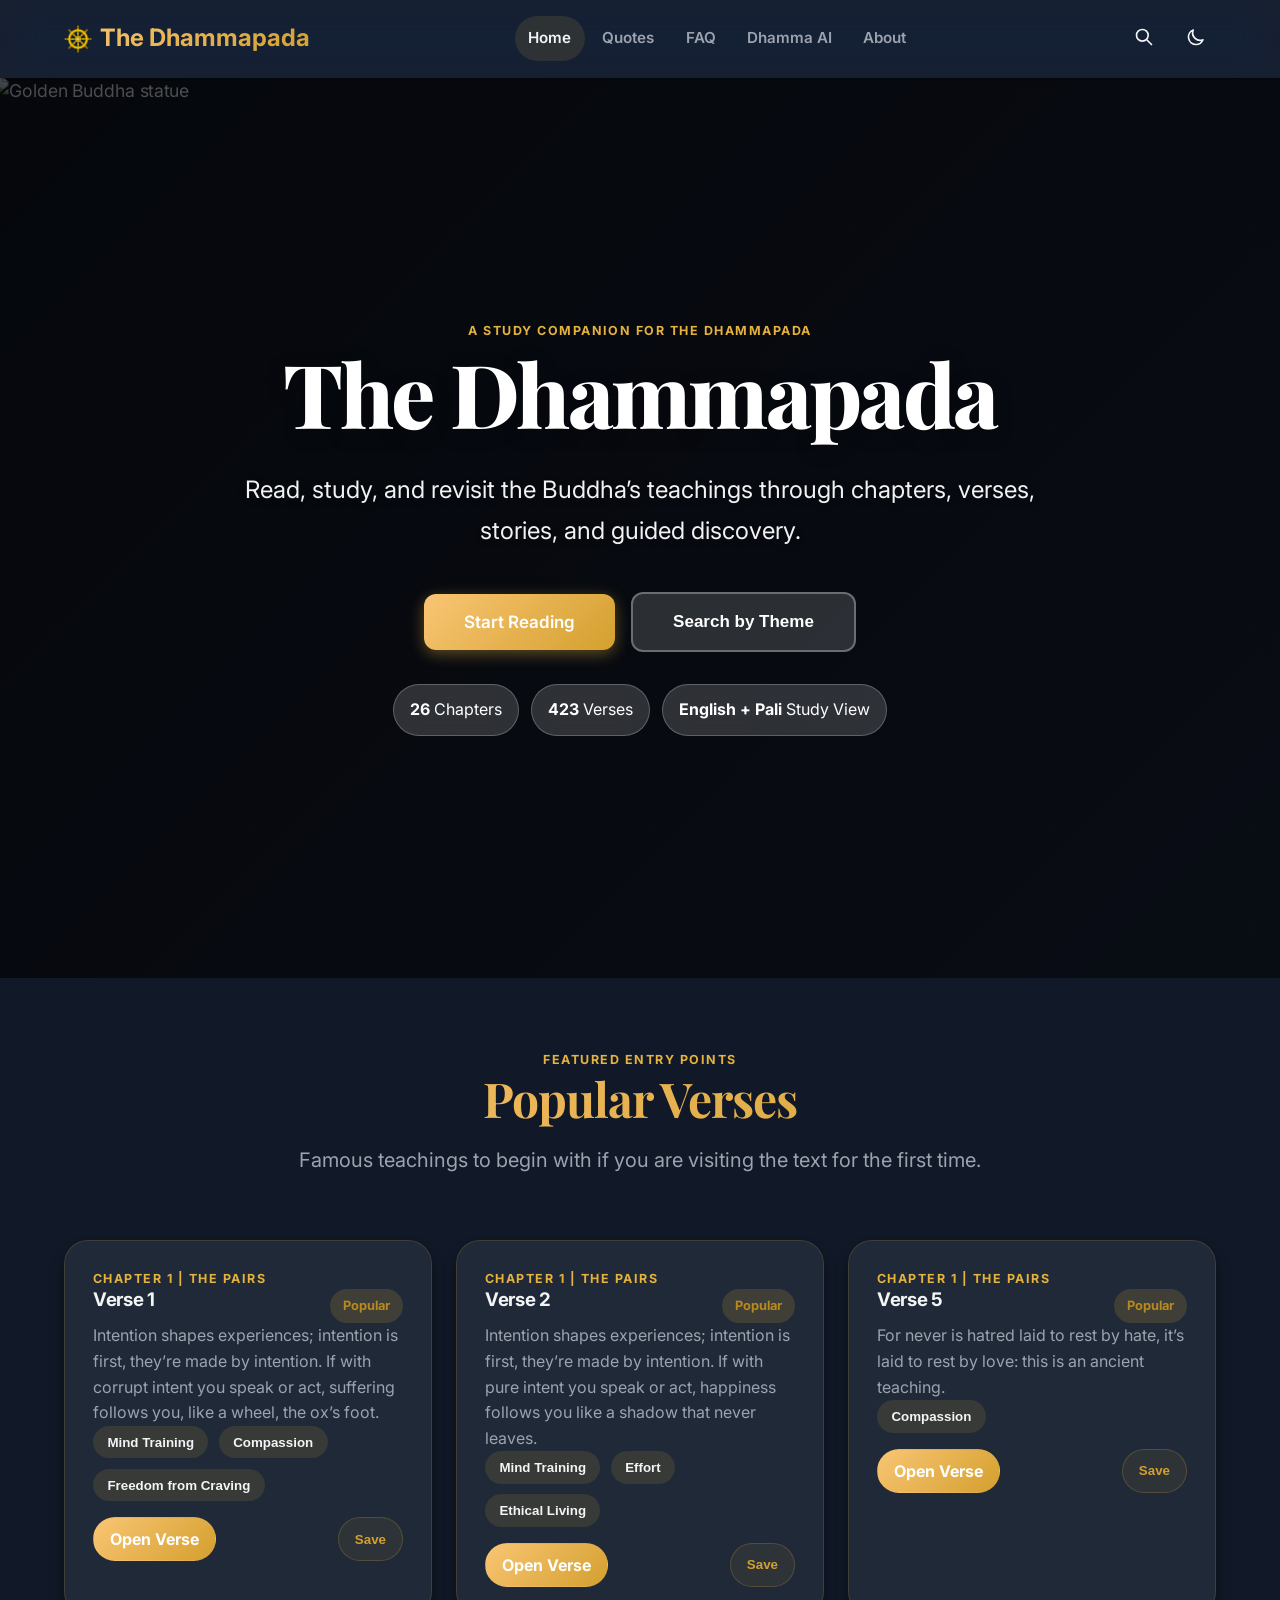
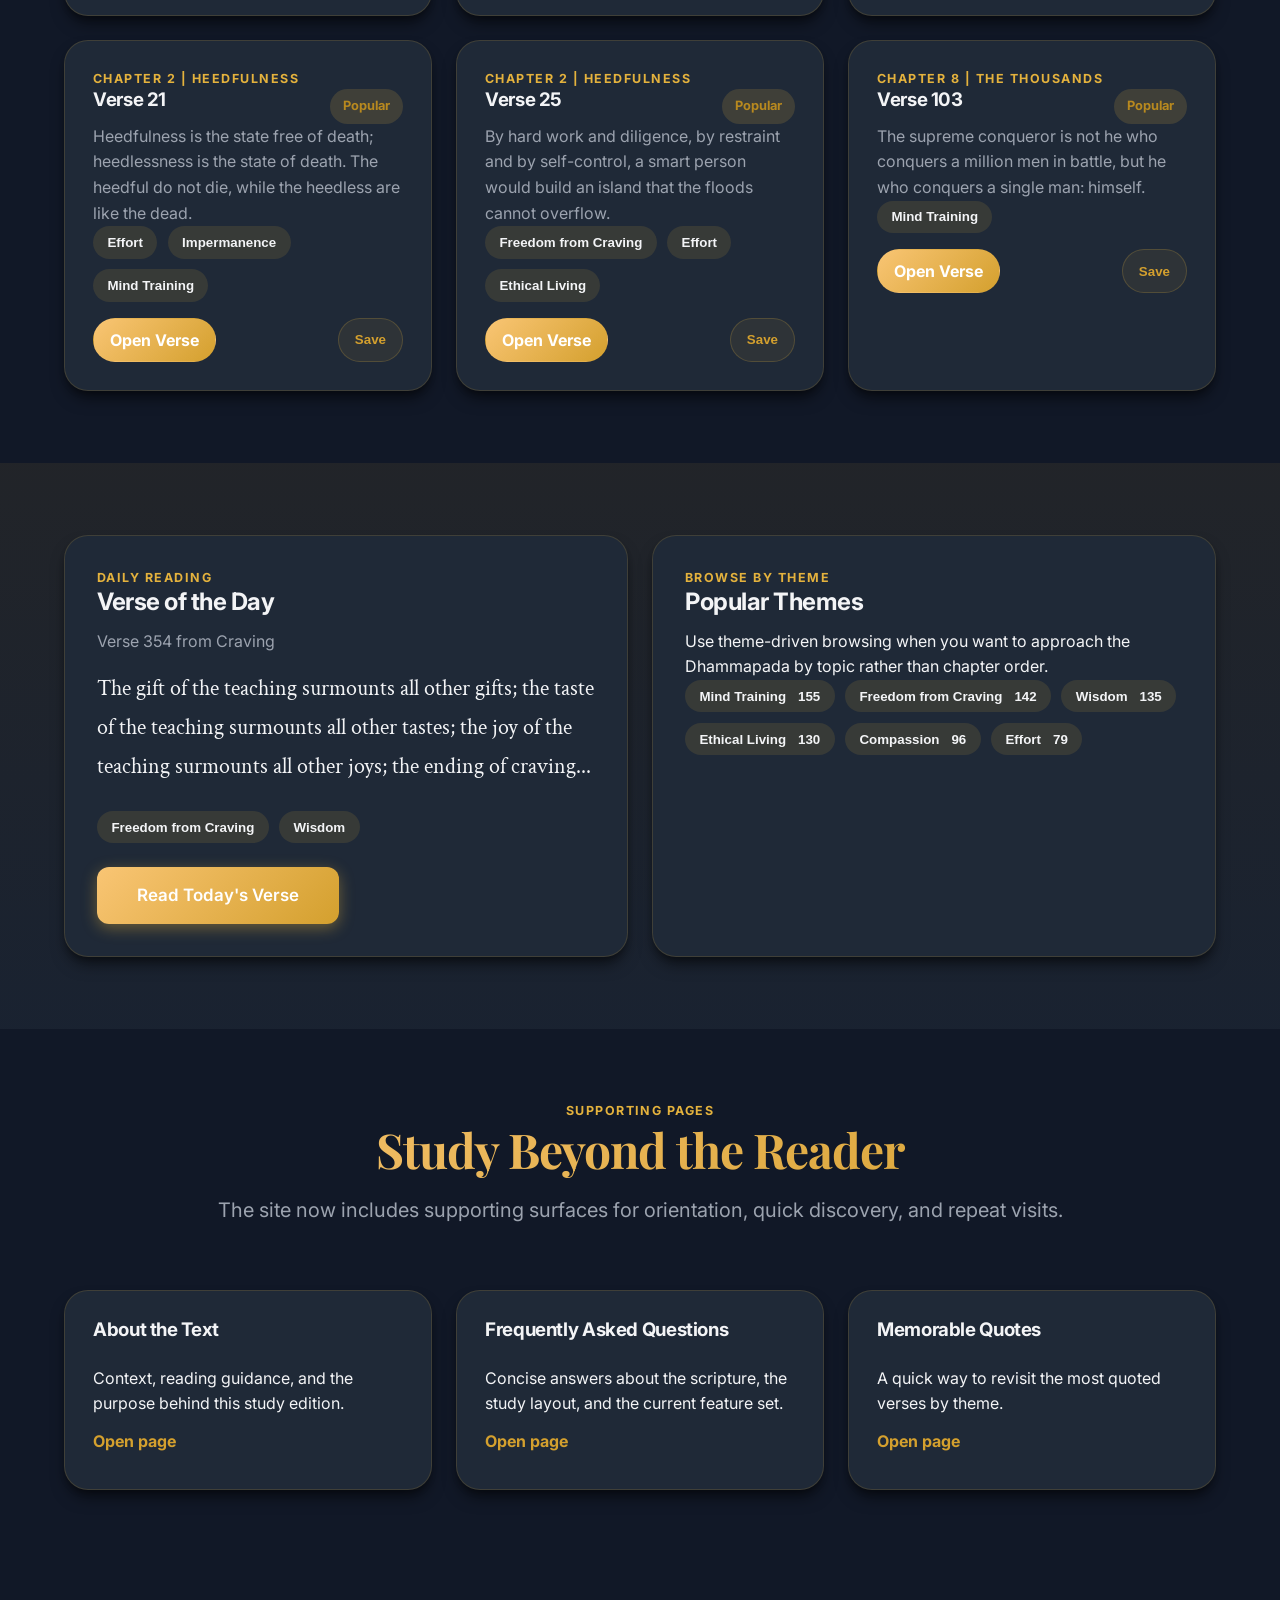
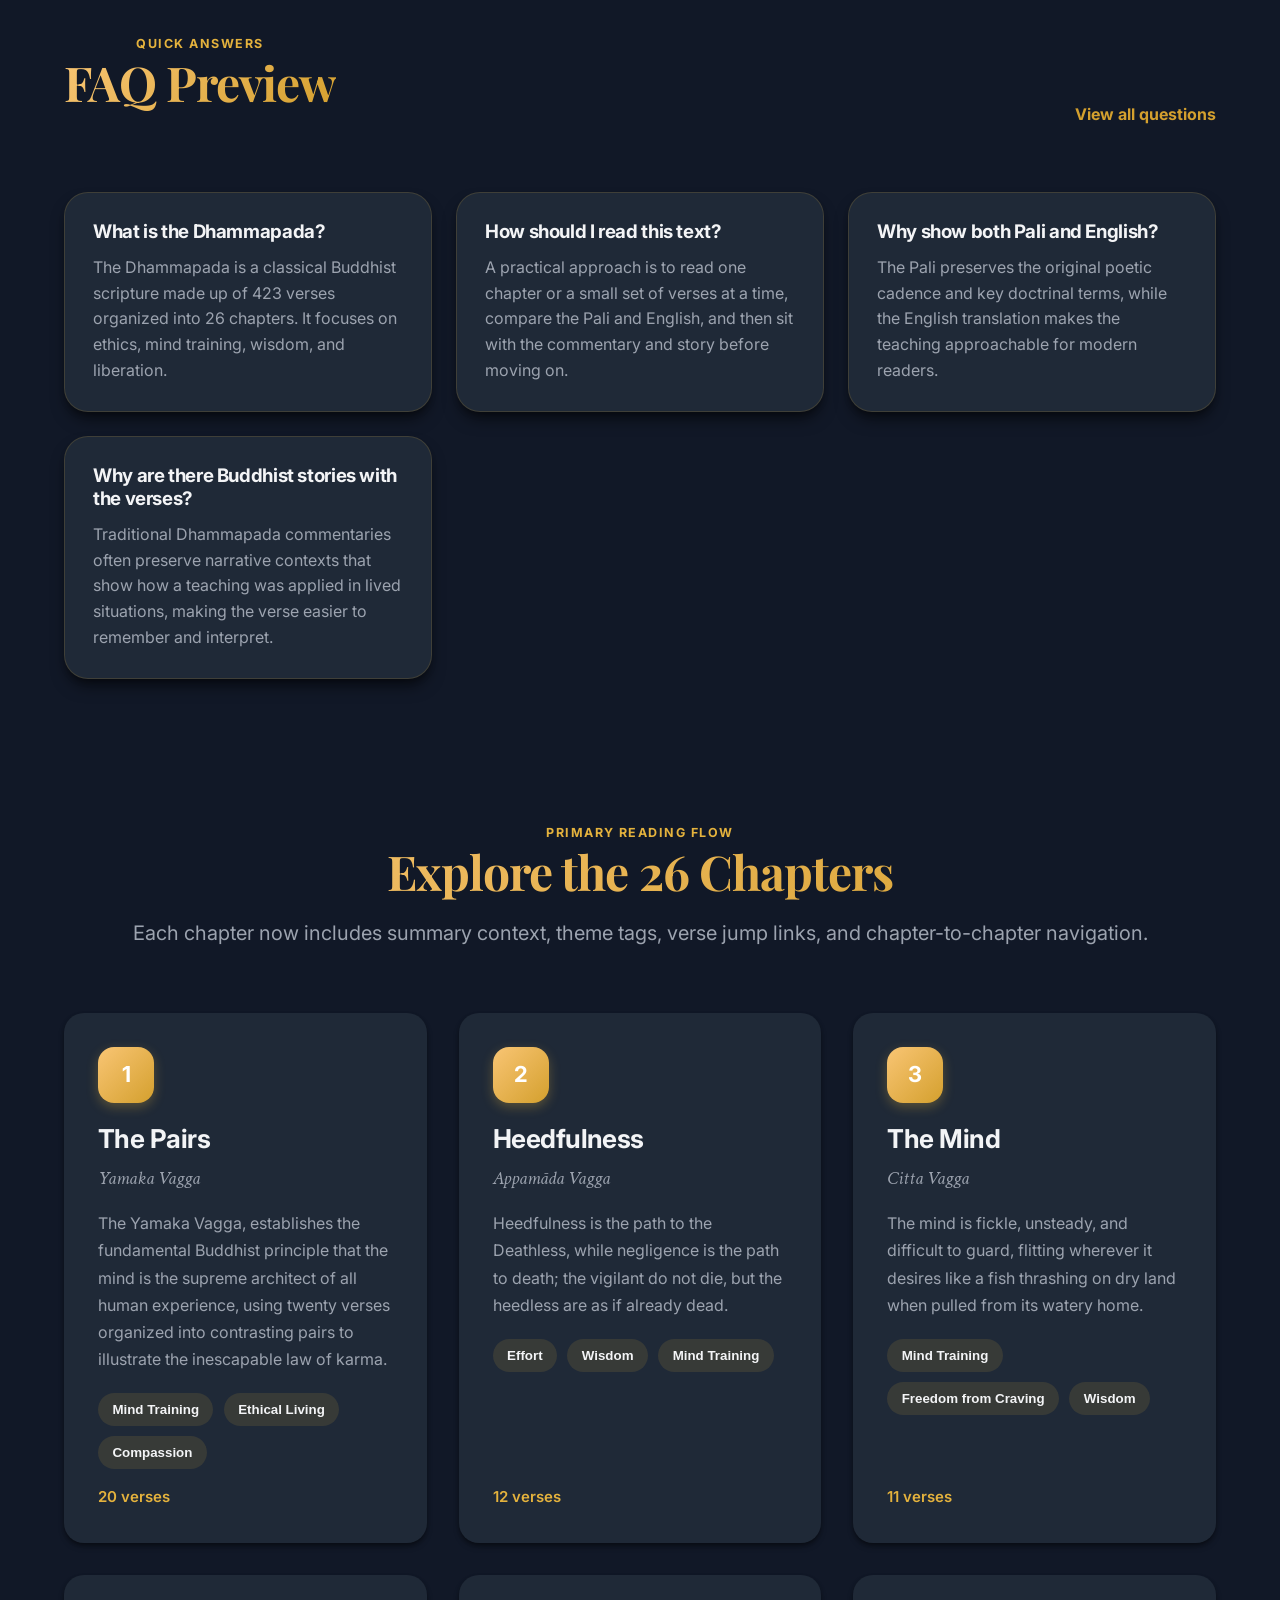
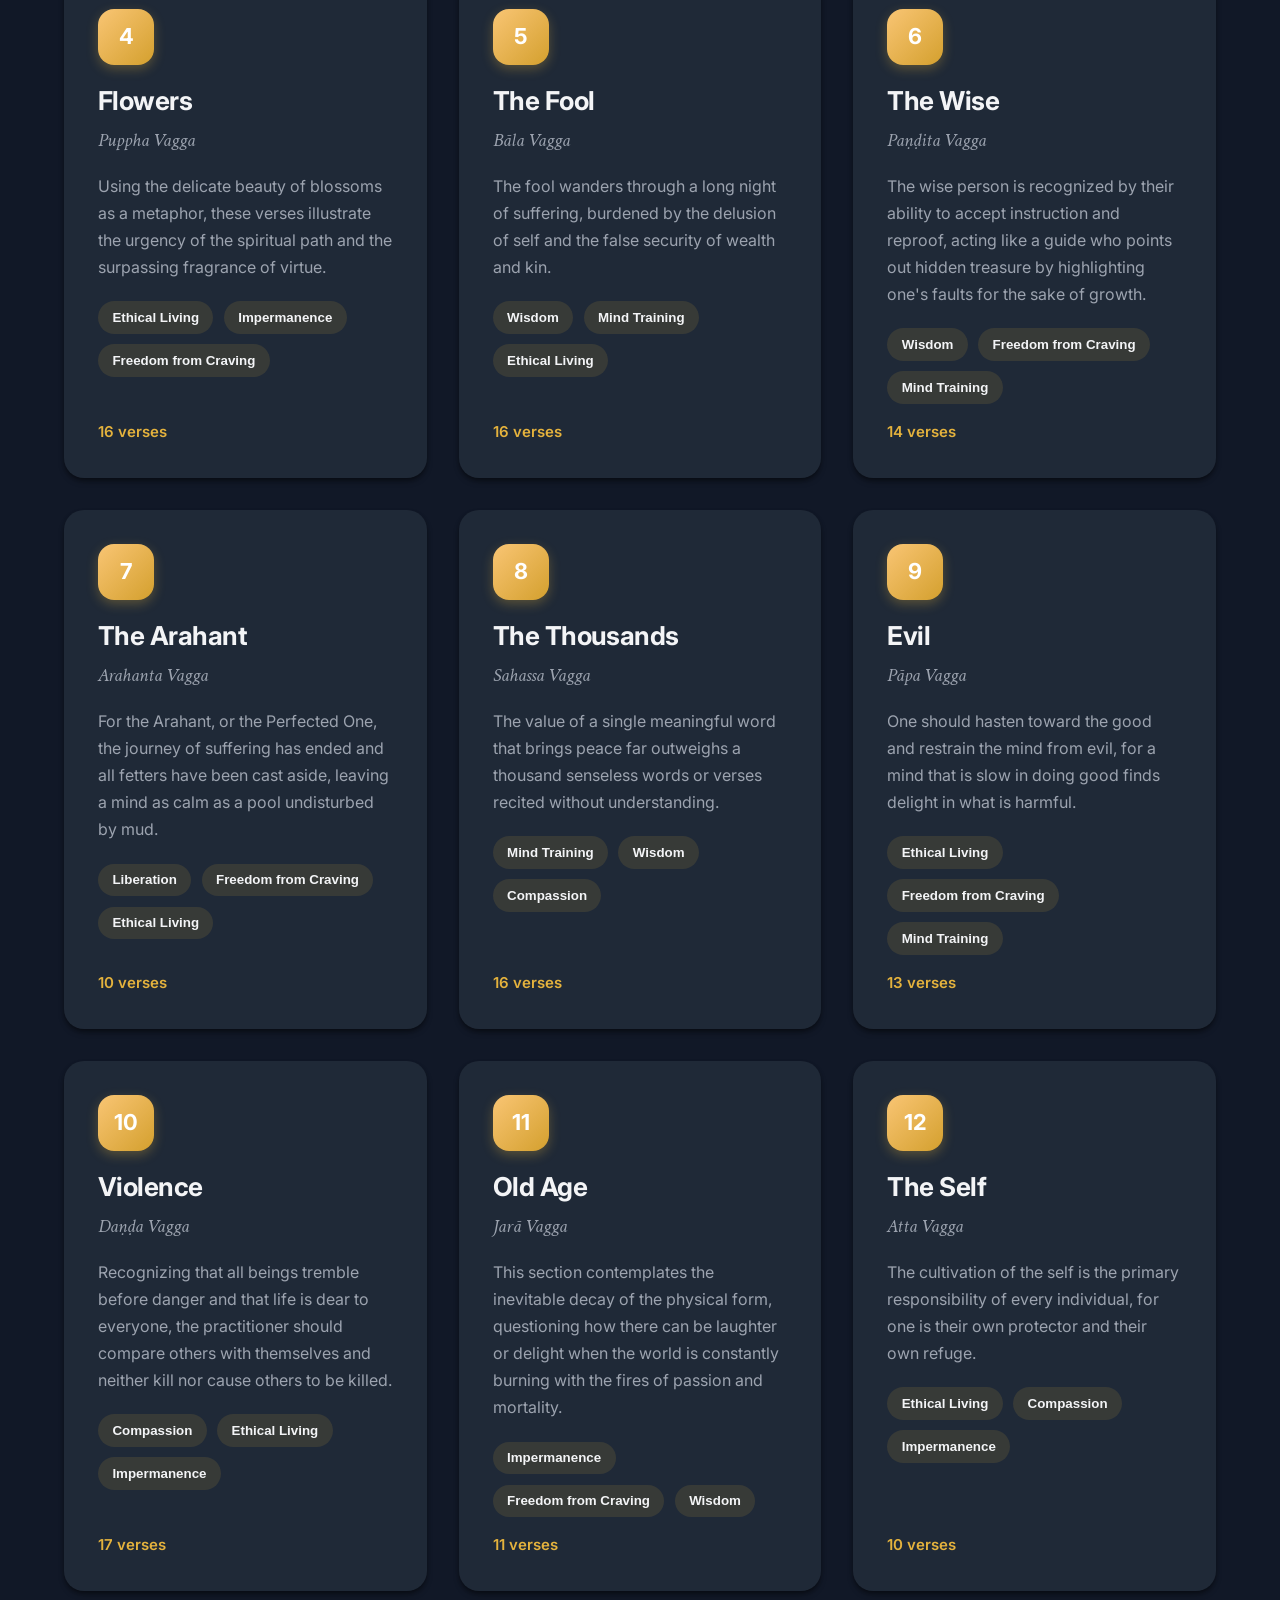
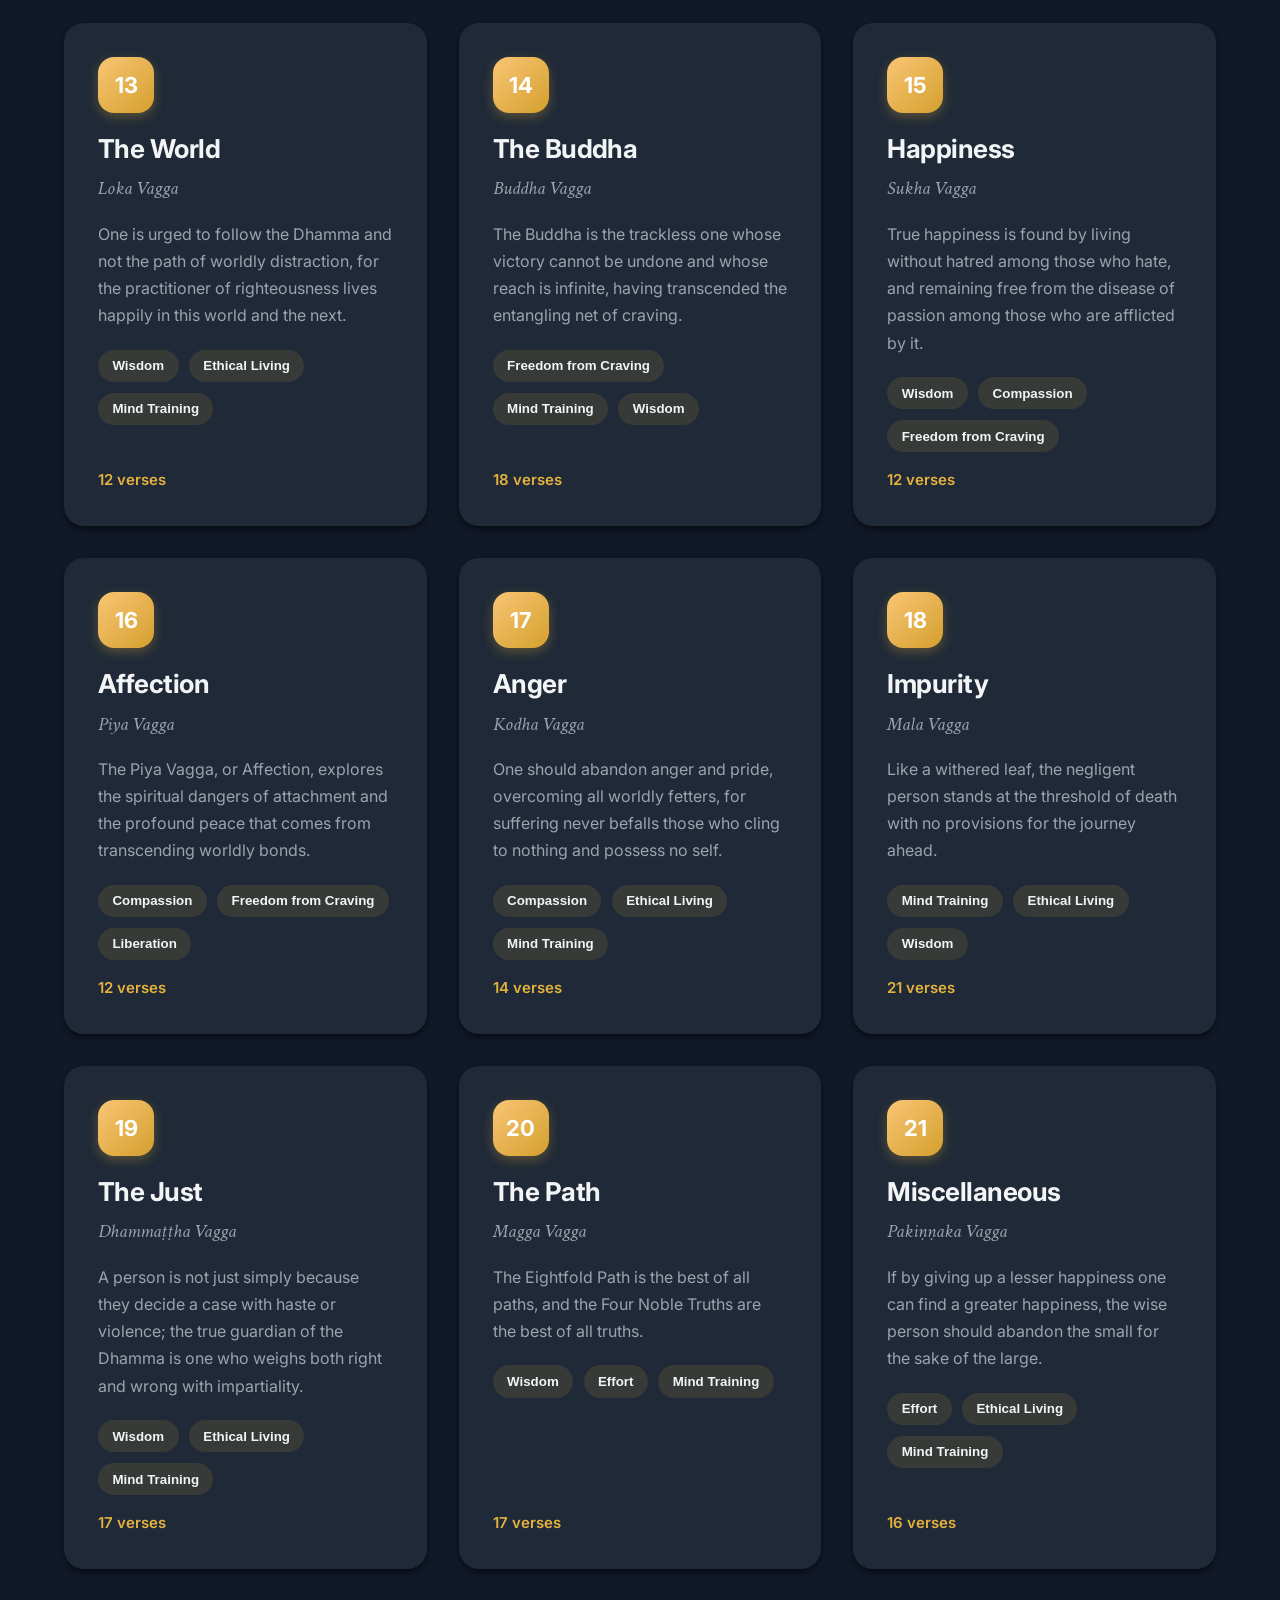
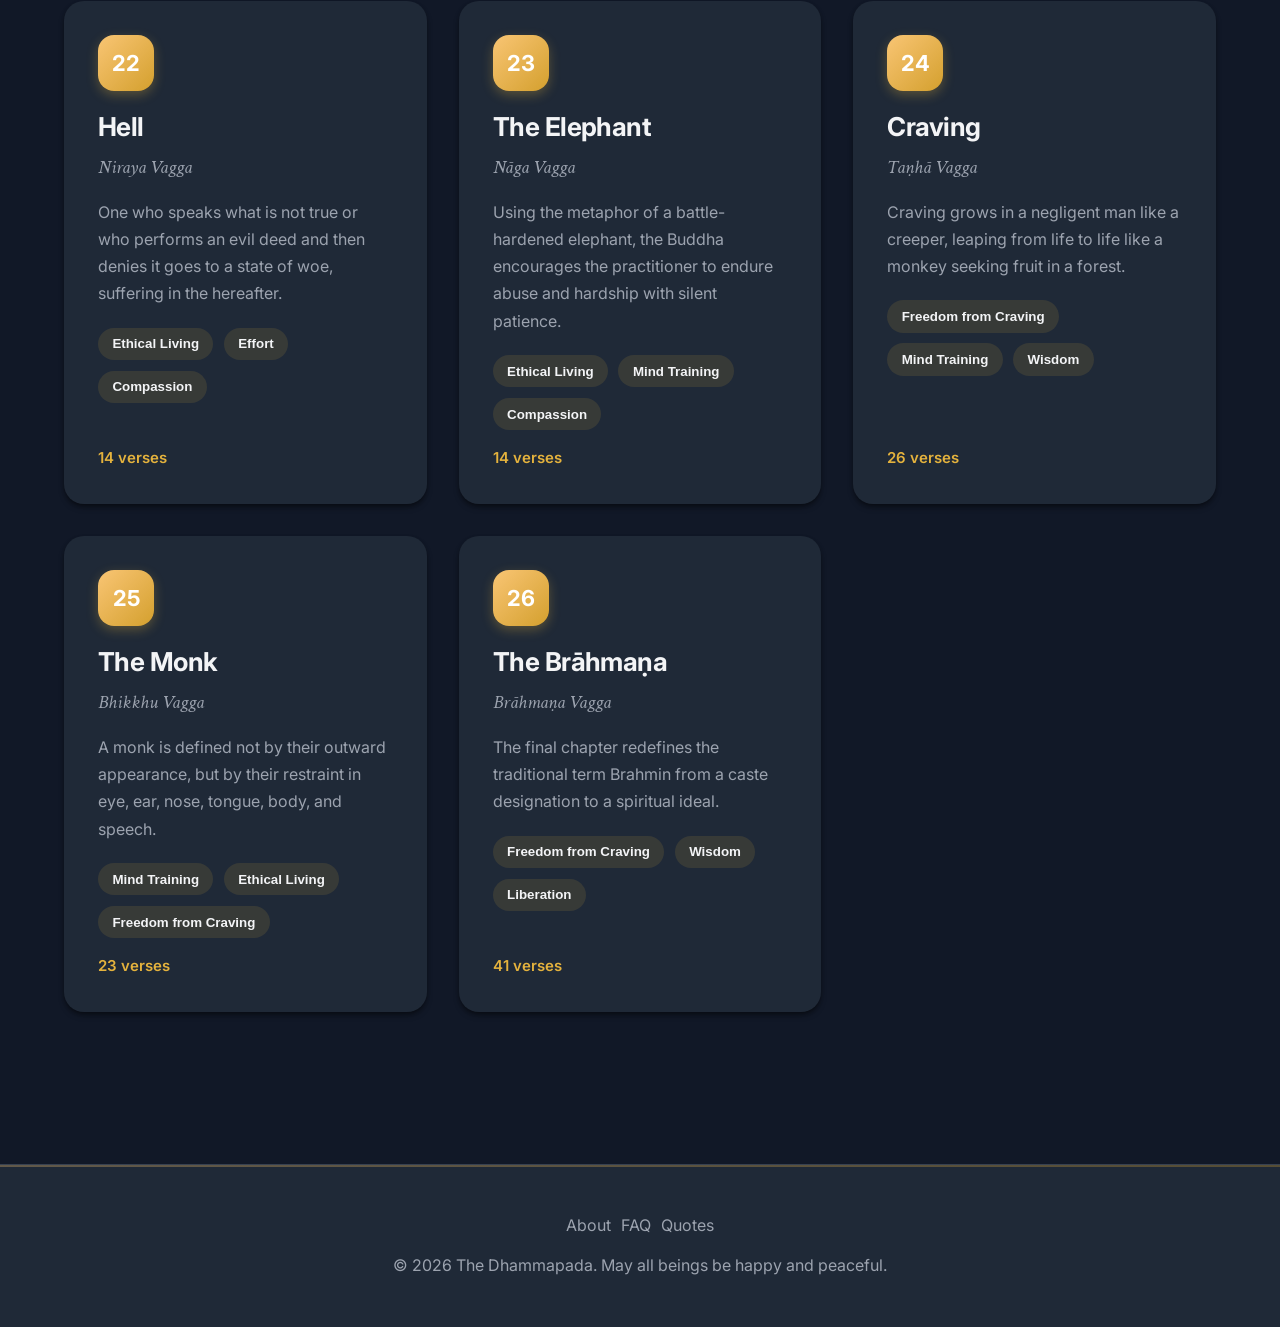
==== commit e690f785: "feat: implement Dhamma AI chat interface with RAG support and base styling" ====
--- a/index.html
+++ b/index.html
@@ -25,7 +25,7 @@
     <script type="application/ld+json" id="structuredData"></script>
 </head>
 
-<body data-page="home">
+<body data-page="home" class="dark-mode">
     <nav class="navbar">
         <div class="container navbar-container">
             <a href="index.html" class="navbar-logo">
@@ -36,7 +36,7 @@
                 <a href="index.html" class="nav-link" data-nav="home">Home</a>
                 <a href="pages/quotes.html" class="nav-link" data-nav="quotes">Quotes</a>
                 <a href="pages/faq.html" class="nav-link" data-nav="faq">FAQ</a>
-                <a href="#" class="nav-link" id="navChatToggle" data-nav="chat" onclick="event.preventDefault();">AI Chat</a>
+                <a href="pages/dhamma-ai.html" class="nav-link" data-nav="chat">Dhamma AI</a>
                 <a href="pages/about.html" class="nav-link" data-nav="about">About</a>
             </div>
             <div class="navbar-actions">
--- a/assets/css/styles.css
+++ b/assets/css/styles.css
@@ -2476,3 +2476,255 @@
         justify-content: flex-start;
     }
 }
+
+/* ── Mini Chat Side Panel (verse & chapter pages) ──────────── */
+.mini-chat-panel {
+    position: fixed;
+    top: 0;
+    right: -420px;
+    width: 380px;
+    height: 100vh;
+    display: flex;
+    flex-direction: column;
+    background: var(--bg-secondary);
+    border-left: 1px solid var(--border-color);
+    box-shadow: var(--shadow-2xl);
+    z-index: 1100;
+    transition: right 0.3s cubic-bezier(0.4, 0, 0.2, 1);
+    overflow: hidden;
+}
+
+.mini-chat-panel.open {
+    right: 0;
+}
+
+/* Drag handle */
+.mini-chat-resize {
+    position: absolute;
+    top: 0;
+    left: -4px;
+    width: 8px;
+    height: 100%;
+    cursor: ew-resize;
+    z-index: 10;
+}
+
+.mini-chat-resize:hover::after,
+.mini-chat-resize:active::after {
+    content: '';
+    position: absolute;
+    top: 0;
+    left: 3px;
+    width: 2px;
+    height: 100%;
+    background: var(--saffron-400);
+    border-radius: 2px;
+    opacity: 0.7;
+}
+
+/* Panel header */
+.mini-chat-header {
+    display: flex;
+    align-items: center;
+    justify-content: space-between;
+    padding: 0.85rem 1rem;
+    border-bottom: 1px solid var(--border-color);
+    background: var(--bg-secondary);
+    flex-shrink: 0;
+}
+
+.mini-chat-title {
+    font-weight: 700;
+    font-size: 0.95rem;
+    background: var(--gradient-primary);
+    -webkit-background-clip: text;
+    -webkit-text-fill-color: transparent;
+    background-clip: text;
+}
+
+.mini-chat-subtitle {
+    font-size: 0.75rem;
+    color: var(--text-secondary);
+    margin-top: 0.1rem;
+}
+
+.mini-chat-close {
+    background: none;
+    border: 1px solid var(--border-color);
+    border-radius: 50%;
+    width: 1.8rem;
+    height: 1.8rem;
+    color: var(--text-secondary);
+    cursor: pointer;
+    font-size: 1rem;
+    line-height: 1;
+    display: flex;
+    align-items: center;
+    justify-content: center;
+    transition: all 0.2s;
+}
+
+.mini-chat-close:hover {
+    background: rgba(228, 178, 61, 0.08);
+    color: var(--text-primary);
+}
+
+/* Messages */
+.mini-chat-messages {
+    flex: 1;
+    overflow-y: auto;
+    padding: 0.85rem;
+    background: var(--bg-primary);
+    display: flex;
+    flex-direction: column;
+    gap: 0.75rem;
+}
+
+.mini-chat-msg {
+    padding: 0.75rem 0.9rem;
+    border-radius: 0.8rem;
+    font-size: 0.88rem;
+    line-height: 1.6;
+    max-width: 94%;
+    animation: fadeInUp 0.25s ease-out;
+}
+
+.mini-chat-msg.user {
+    margin-left: auto;
+    background: rgba(228, 178, 61, 0.15);
+    border: 1px solid rgba(228, 178, 61, 0.25);
+    border-radius: 0.8rem 0.8rem 0.2rem 0.8rem;
+}
+
+.mini-chat-msg.assistant {
+    background: var(--bg-secondary);
+    border: 1px solid var(--border-color);
+    border-radius: 0.8rem 0.8rem 0.8rem 0.2rem;
+}
+
+.mini-chat-msg p {
+    margin-bottom: 0.5rem;
+}
+
+.mini-chat-msg p:last-child {
+    margin-bottom: 0;
+}
+
+.mini-chat-msg .mini-citations {
+    margin-top: 0.65rem;
+    display: flex;
+    flex-direction: column;
+    gap: 0.3rem;
+}
+
+.mini-chat-msg .mini-citation {
+    font-size: 0.78rem;
+    padding: 0.35rem 0.6rem;
+    border-radius: 0.4rem;
+    background: rgba(228, 178, 61, 0.07);
+    border: 1px solid rgba(228, 178, 61, 0.15);
+    color: var(--saffron-600);
+    text-decoration: none;
+    display: flex;
+    justify-content: space-between;
+}
+
+.dark-mode .mini-chat-msg .mini-citation {
+    color: var(--saffron-400);
+}
+
+/* Loading dots */
+.mini-dots {
+    display: flex;
+    gap: 0.25rem;
+    align-items: center;
+}
+
+.mini-dots span {
+    width: 6px;
+    height: 6px;
+    border-radius: 50%;
+    background: var(--saffron-400);
+    animation: dotBounce 1.2s ease-in-out infinite;
+}
+
+.mini-dots span:nth-child(2) { animation-delay: 0.2s; }
+.mini-dots span:nth-child(3) { animation-delay: 0.4s; }
+
+/* Input form */
+.mini-chat-form {
+    display: flex;
+    align-items: flex-end;
+    gap: 0.5rem;
+    padding: 0.7rem 0.85rem;
+    border-top: 1px solid var(--border-color);
+    background: var(--bg-secondary);
+    flex-shrink: 0;
+}
+
+.mini-chat-input {
+    flex: 1;
+    resize: none;
+    border: 1px solid var(--border-color);
+    border-radius: 0.6rem;
+    padding: 0.6rem 0.75rem;
+    background: var(--bg-primary);
+    color: var(--text-primary);
+    font: inherit;
+    font-size: 0.875rem;
+    max-height: 100px;
+    overflow-y: auto;
+    transition: border-color 0.2s;
+}
+
+.mini-chat-input:focus {
+    outline: none;
+    border-color: var(--saffron-400);
+}
+
+.mini-chat-send {
+    flex-shrink: 0;
+    width: 2rem;
+    height: 2rem;
+    border: none;
+    border-radius: 0.55rem;
+    background: var(--gradient-primary);
+    color: white;
+    cursor: pointer;
+    display: flex;
+    align-items: center;
+    justify-content: center;
+    transition: all 0.2s;
+    box-shadow: 0 2px 8px rgba(228, 178, 61, 0.3);
+}
+
+.mini-chat-send:hover {
+    transform: translateY(-1px);
+    box-shadow: 0 4px 12px rgba(228, 178, 61, 0.45);
+}
+
+.mini-chat-send:disabled {
+    opacity: 0.5;
+    cursor: not-allowed;
+    transform: none;
+}
+
+/* Overlay for mobile */
+.mini-chat-overlay {
+    display: none;
+    position: fixed;
+    inset: 0;
+    background: rgba(0, 0, 0, 0.35);
+    z-index: 1099;
+}
+
+.mini-chat-overlay.visible {
+    display: block;
+}
+
+@media (max-width: 600px) {
+    .mini-chat-panel {
+        width: 100vw;
+        right: -100vw;
+    }
+}
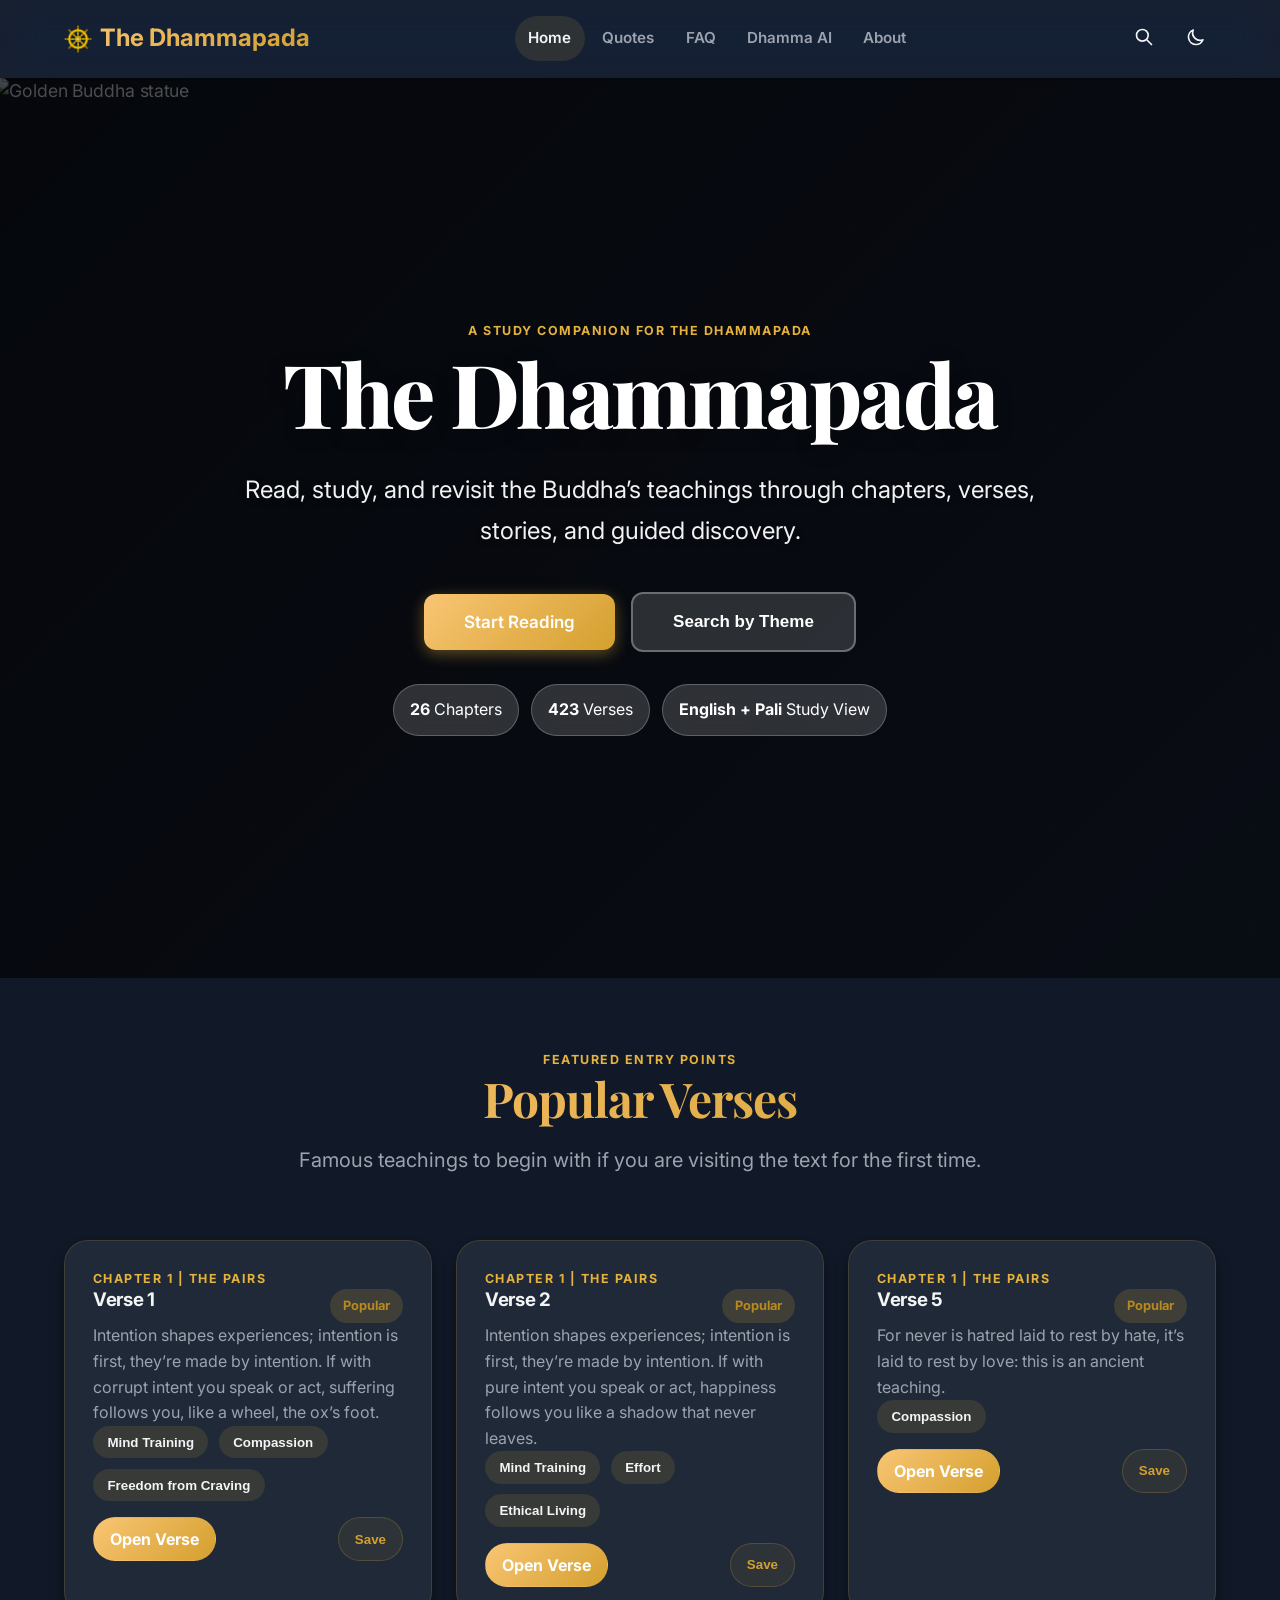
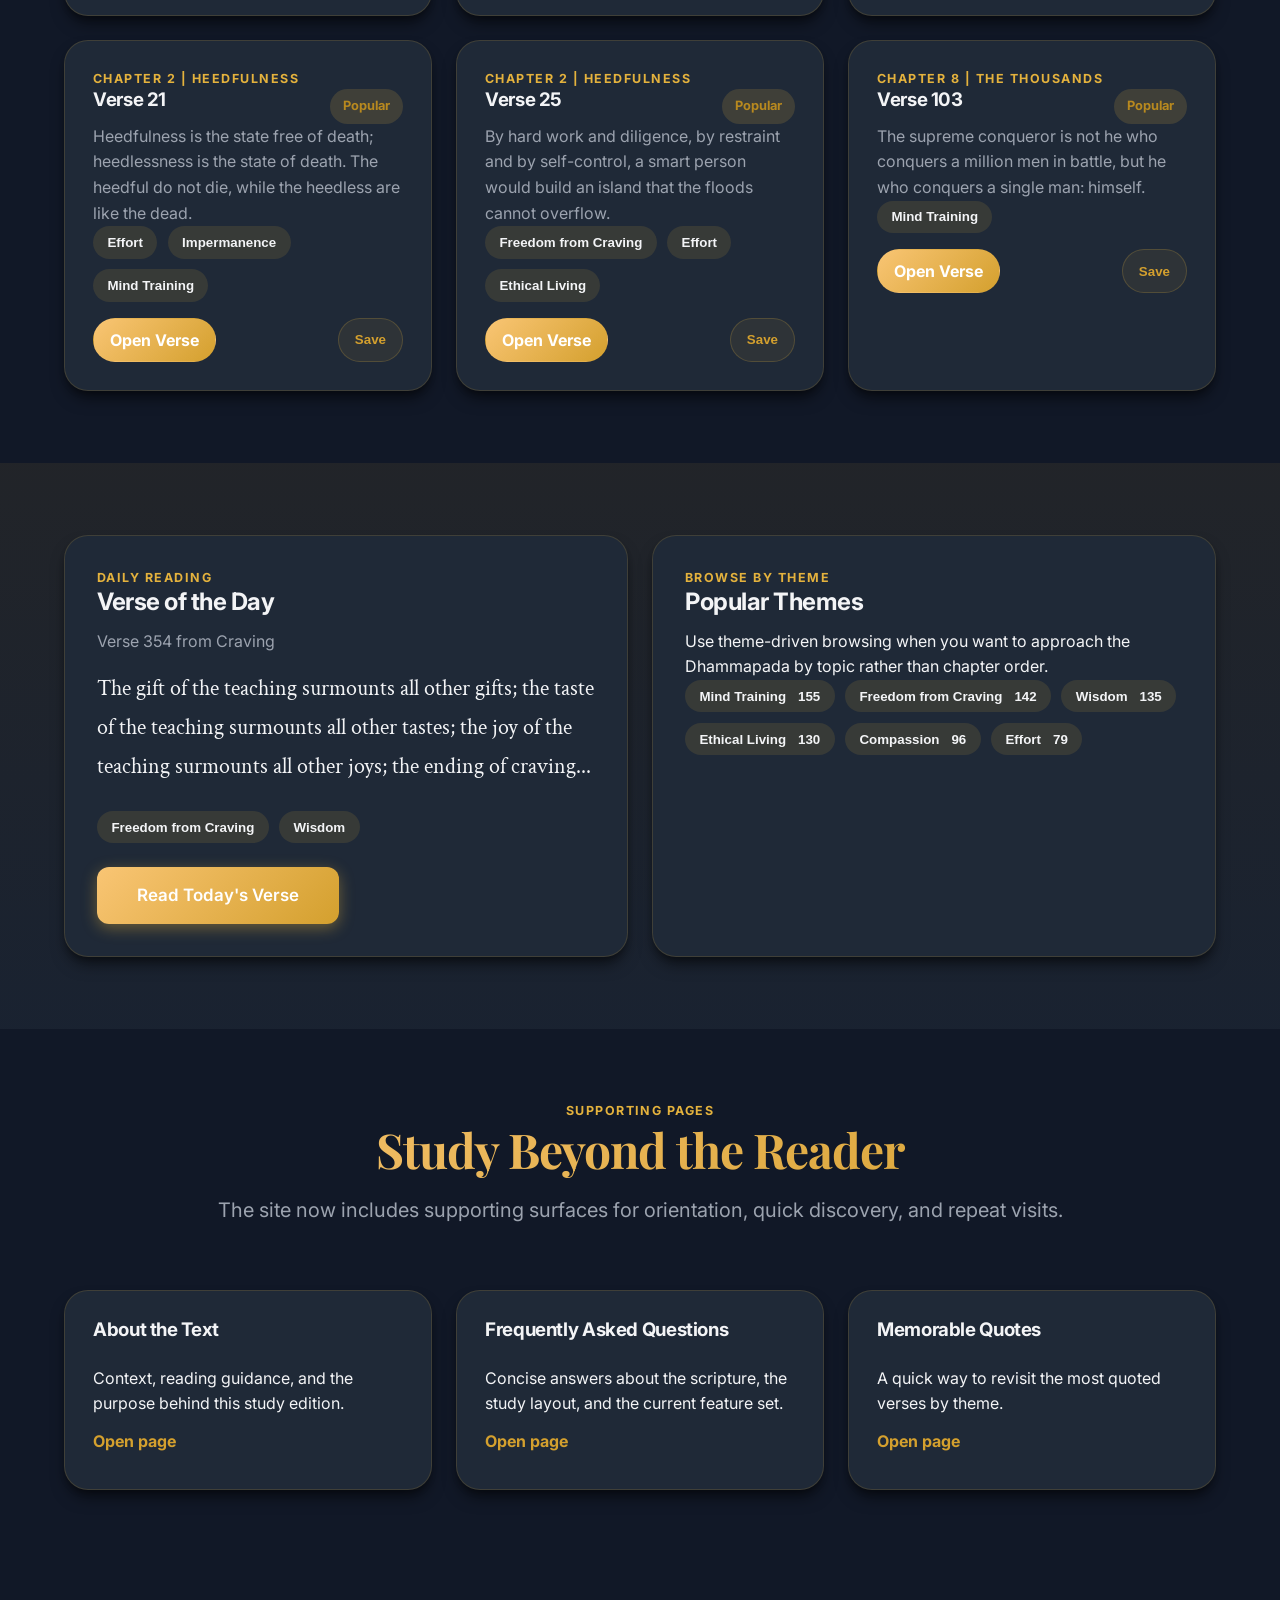
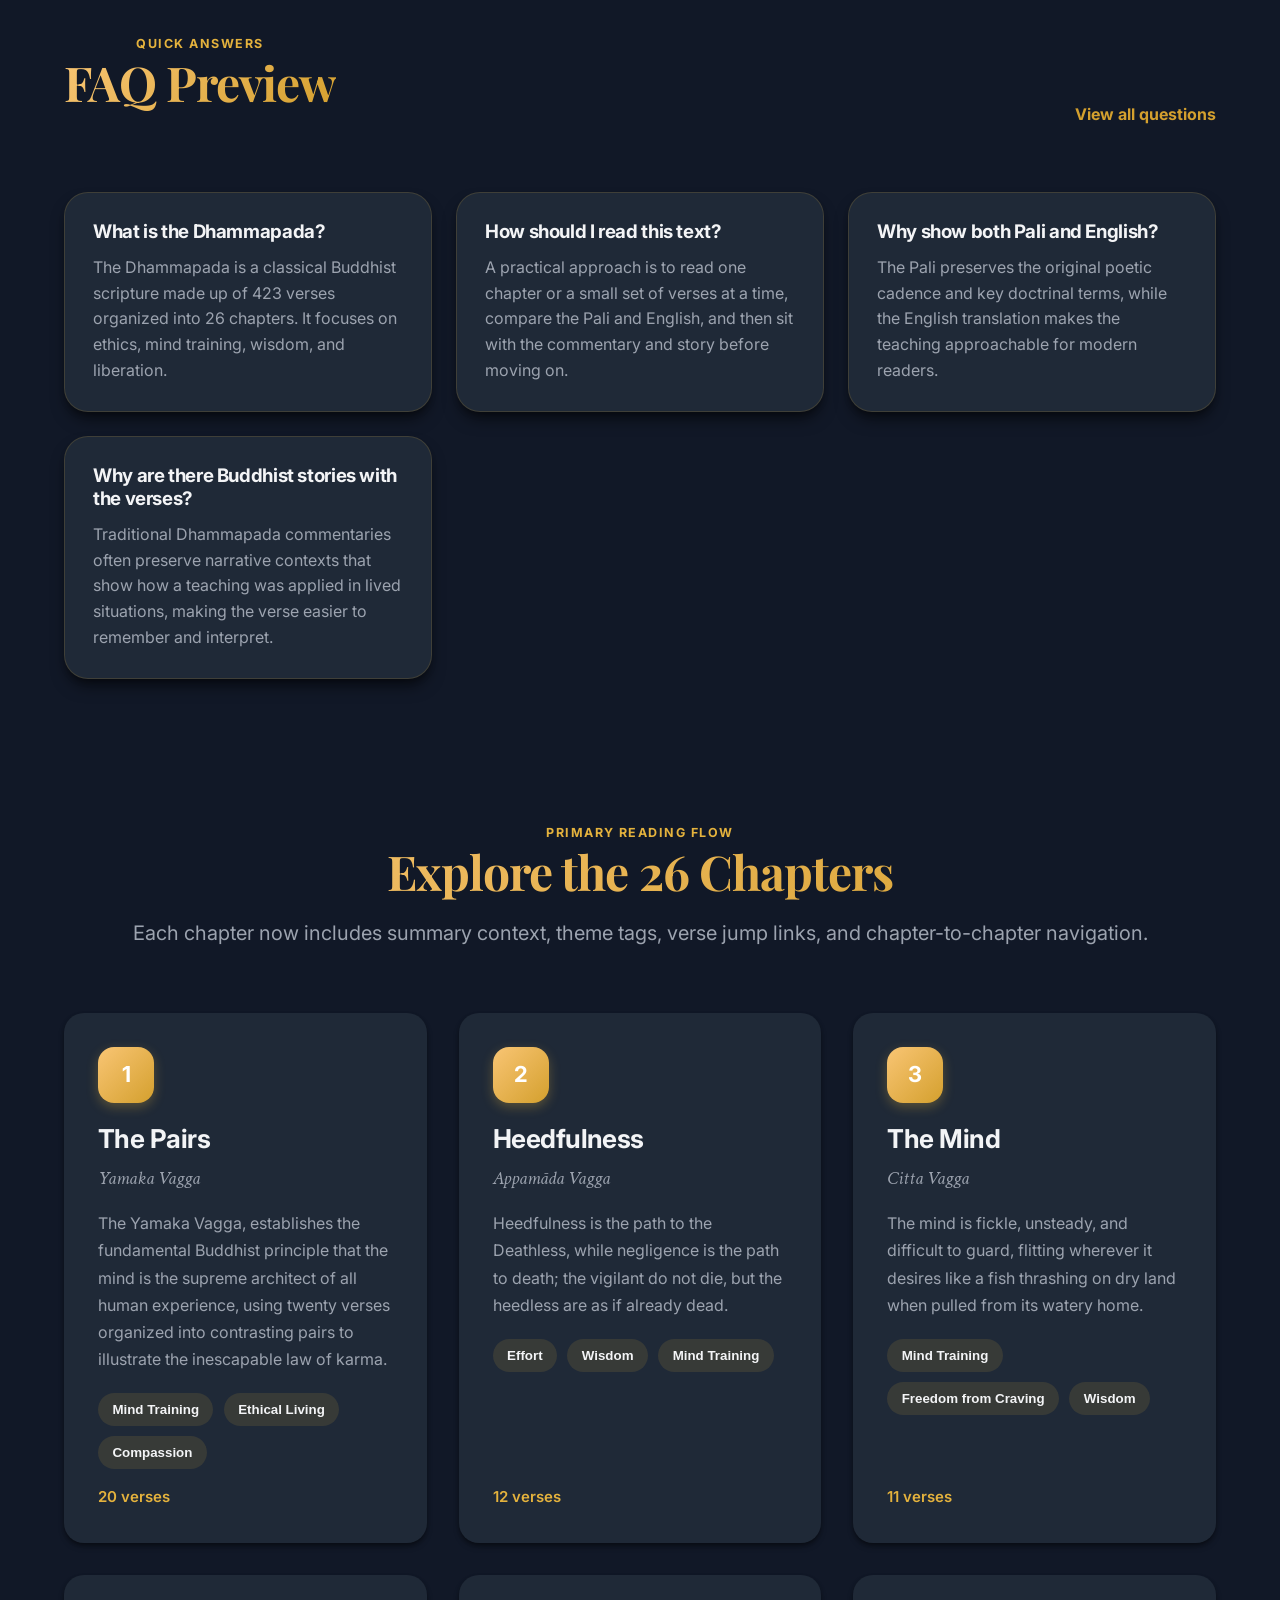
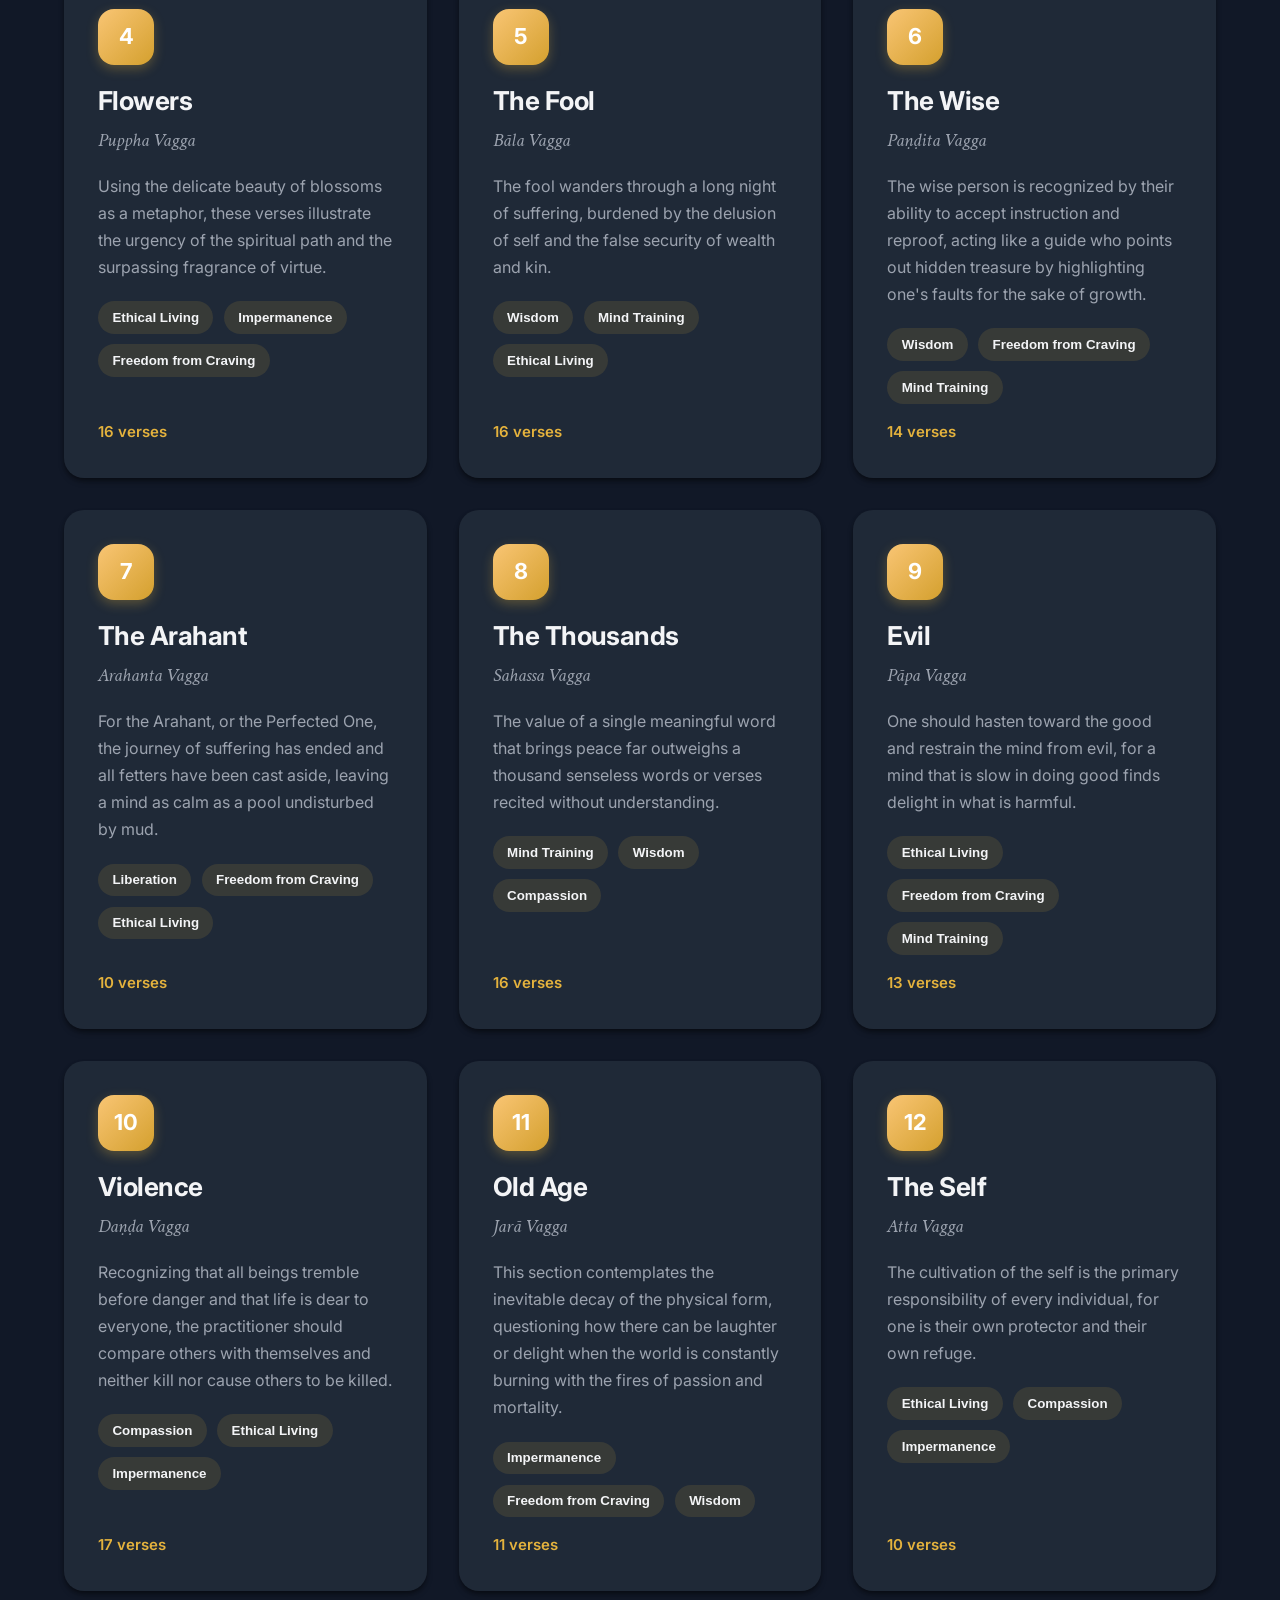
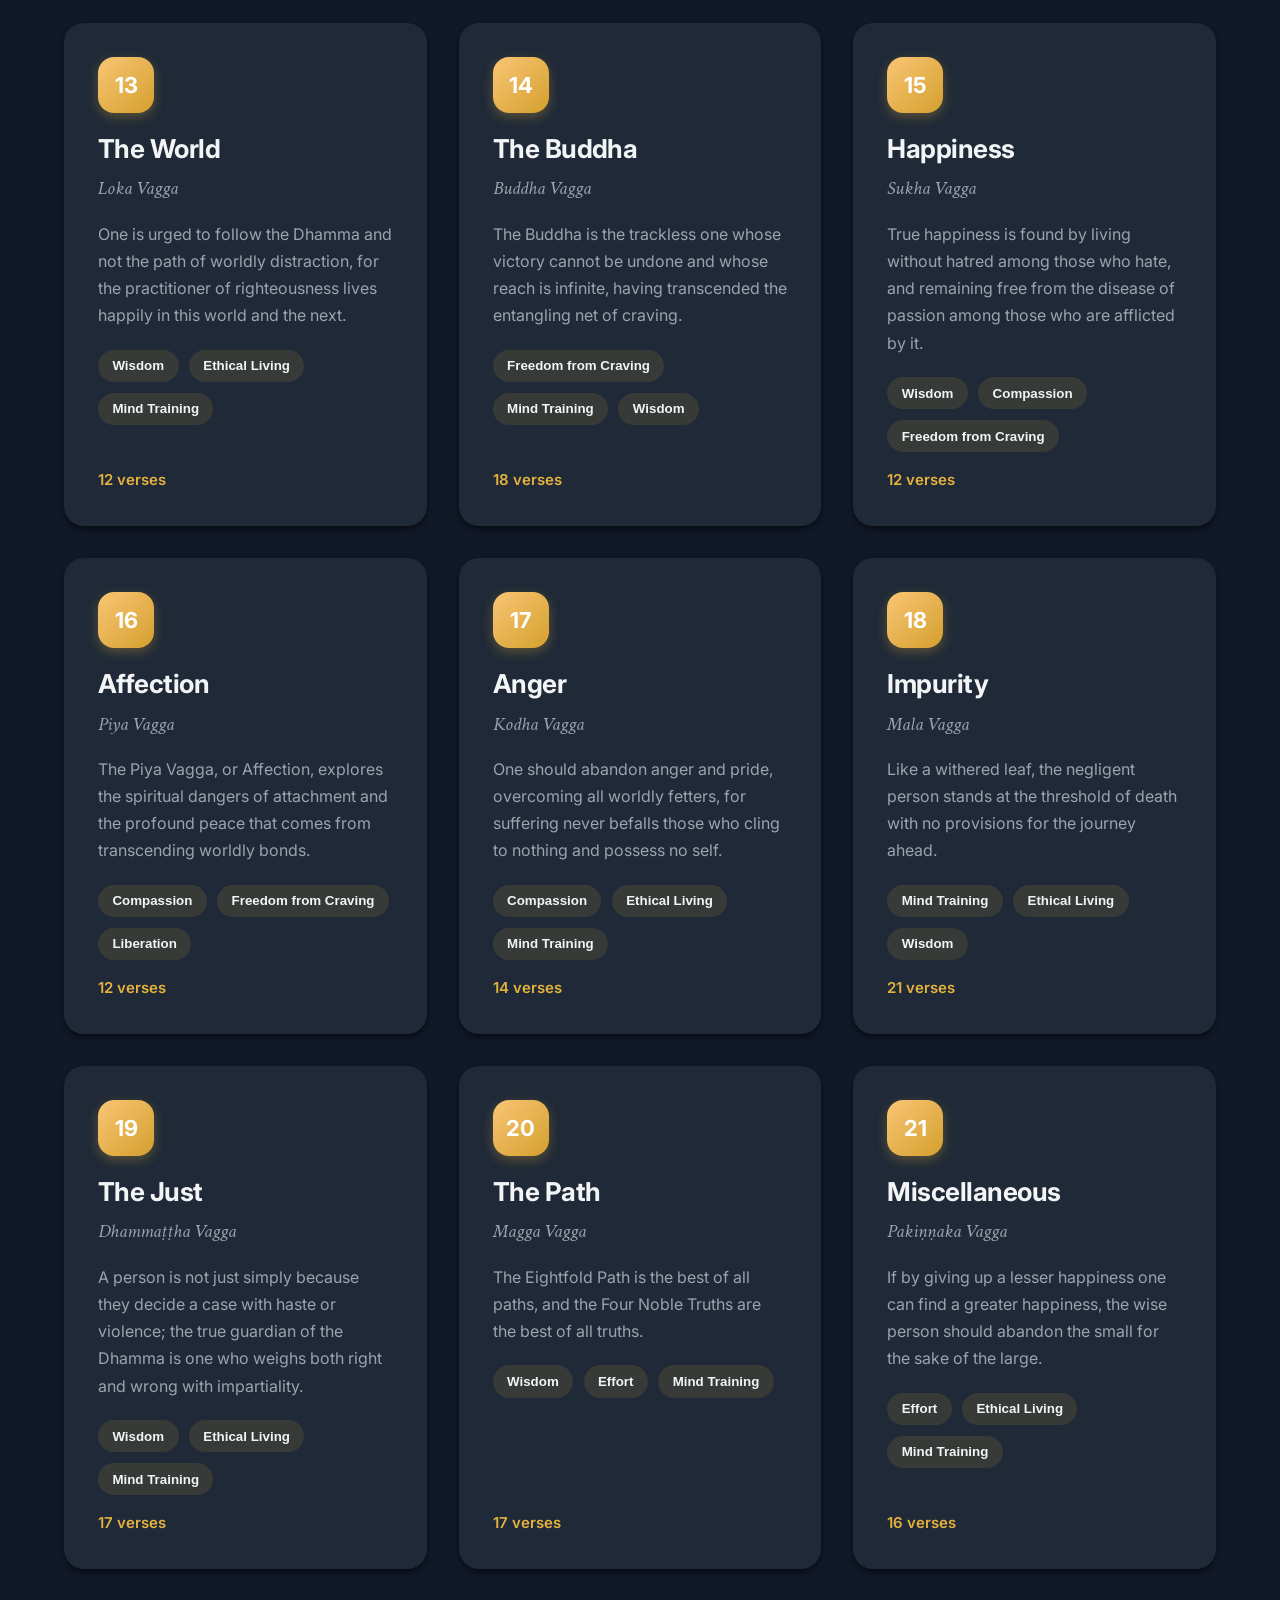
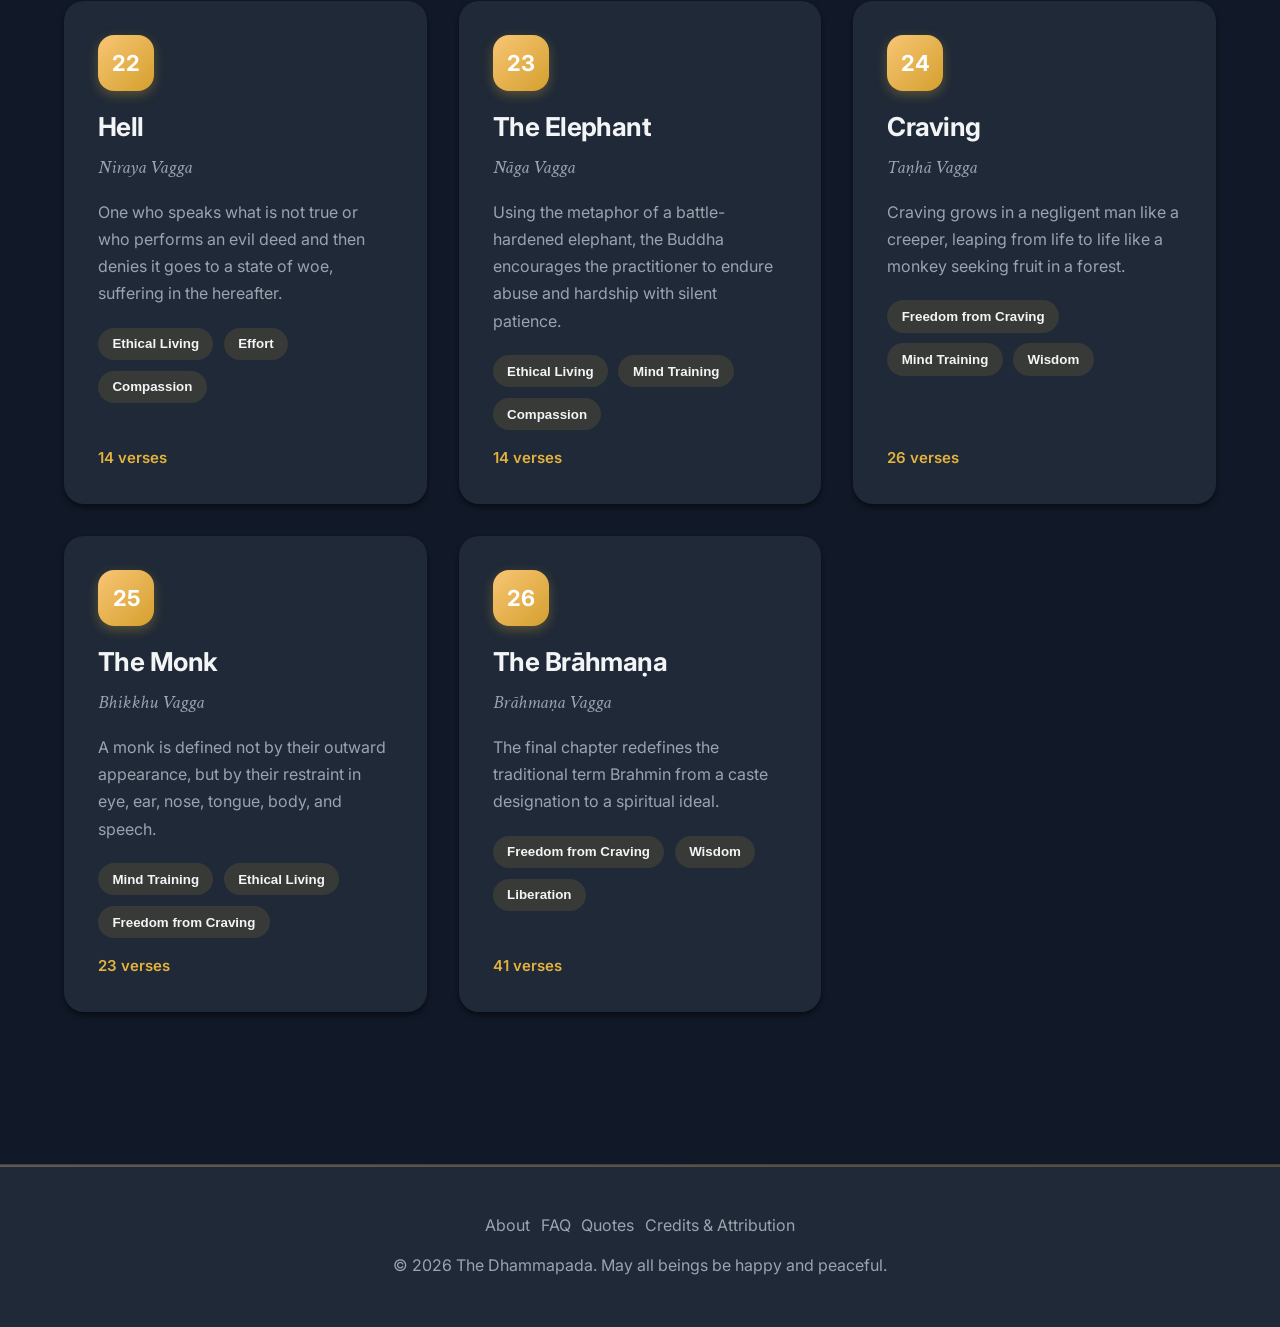
==== commit 02e71353: "feat: add credits and attribution page, navigation links, and sitemap entry" ====
--- a/index.html
+++ b/index.html
@@ -64,6 +64,7 @@
                 <a href="pages/about.html">About</a>
                 <a href="pages/faq.html">FAQ</a>
                 <a href="pages/quotes.html">Quotes</a>
+                <a href="pages/credits.html">Credits &amp; Attribution</a>
             </div>
             <p>&copy; <span class="current-year">2026</span> The Dhammapada. May all beings be happy and peaceful.</p>
         </div>
--- a/assets/css/styles.css
+++ b/assets/css/styles.css
@@ -210,13 +210,15 @@
     border-radius: 0.75rem;
 }
 
-.btn-icon:hover::before {
-    opacity: 0.1;
-}
-
-.btn-icon:hover {
-    transform: translateY(-2px);
-    box-shadow: var(--shadow-md);
+@media (hover: hover) {
+    .btn-icon:hover::before {
+        opacity: 0.1;
+    }
+
+    .btn-icon:hover {
+        transform: translateY(-2px);
+        box-shadow: var(--shadow-md);
+    }
 }
 
 .btn-icon svg {
@@ -258,8 +260,10 @@
     transition: transform 0.3s ease;
 }
 
-.hero:hover .hero-background img {
-    transform: scale(1.05);
+@media (hover: hover) {
+    .hero:hover .hero-background img {
+        transform: scale(1.05);
+    }
 }
 
 .hero-overlay {
@@ -350,13 +354,15 @@
     z-index: -1;
 }
 
-.btn-primary:hover::before {
-    opacity: 1;
-}
-
-.btn-primary:hover {
-    transform: translateY(-3px);
-    box-shadow: 0 10px 25px rgba(228, 178, 61, 0.5);
+@media (hover: hover) {
+    .btn-primary:hover::before {
+        opacity: 1;
+    }
+
+    .btn-primary:hover {
+        transform: translateY(-3px);
+        box-shadow: 0 10px 25px rgba(228, 178, 61, 0.5);
+    }
 }
 
 .btn-primary span {
@@ -382,11 +388,13 @@
     line-height: 1.2;
 }
 
-.btn-secondary:hover {
-    background: rgba(255, 255, 255, 0.25);
-    border-color: rgba(255, 255, 255, 0.5);
-    transform: translateY(-3px);
-    box-shadow: 0 10px 25px rgba(0, 0, 0, 0.2);
+@media (hover: hover) {
+    .btn-secondary:hover {
+        background: rgba(255, 255, 255, 0.25);
+        border-color: rgba(255, 255, 255, 0.5);
+        transform: translateY(-3px);
+        box-shadow: 0 10px 25px rgba(0, 0, 0, 0.2);
+    }
 }
 
 .scroll-indicator {
@@ -479,22 +487,30 @@
     transition: opacity 0.4s ease;
 }
 
-.chapter-card:hover {
-    transform: translateY(-8px) scale(1.02);
-    box-shadow: var(--shadow-2xl);
-    border-color: var(--saffron-400);
-}
-
-.chapter-card:hover::before {
-    opacity: 0.05;
-}
-
-.chapter-card:hover::after {
-    opacity: 1;
-}
-
-.chapter-card:hover .chapter-number {
-    transform: scale(1.1) rotate(5deg);
+@media (hover: hover) {
+    .chapter-card:hover {
+        transform: translateY(-8px) scale(1.02);
+        box-shadow: var(--shadow-2xl);
+        border-color: var(--saffron-400);
+    }
+}
+
+@media (hover: hover) {
+    .chapter-card:hover::before {
+        opacity: 0.05;
+    }
+}
+
+@media (hover: hover) {
+    .chapter-card:hover::after {
+        opacity: 1;
+    }
+}
+
+@media (hover: hover) {
+    .chapter-card:hover .chapter-number {
+        transform: scale(1.1) rotate(5deg);
+    }
 }
 
 .chapter-number {
@@ -524,8 +540,10 @@
     transition: color 0.3s ease;
 }
 
-.chapter-card:hover .chapter-title {
-    color: var(--saffron-600);
+@media (hover: hover) {
+    .chapter-card:hover .chapter-title {
+        color: var(--saffron-600);
+    }
 }
 
 .chapter-title-pali {
@@ -539,8 +557,10 @@
     transition: color 0.3s ease;
 }
 
-.chapter-card:hover .chapter-title-pali {
-    color: var(--saffron-500);
+@media (hover: hover) {
+    .chapter-card:hover .chapter-title-pali {
+        color: var(--saffron-500);
+    }
 }
 
 .chapter-summary {
@@ -593,9 +613,11 @@
     border-radius: 0.375rem;
 }
 
-.breadcrumb a:hover {
-    color: var(--saffron-500);
-    background: rgba(228, 178, 61, 0.1);
+@media (hover: hover) {
+    .breadcrumb a:hover {
+        color: var(--saffron-500);
+        background: rgba(228, 178, 61, 0.1);
+    }
 }
 
 .chapter-header {
@@ -698,10 +720,12 @@
     line-height: 1;
 }
 
-.verse-card:hover {
-    border-color: var(--saffron-400);
-    transform: translateX(8px);
-    box-shadow: var(--shadow-xl);
+@media (hover: hover) {
+    .verse-card:hover {
+        border-color: var(--saffron-400);
+        transform: translateX(8px);
+        box-shadow: var(--shadow-xl);
+    }
 }
 
 .verse-number-badge {
@@ -720,8 +744,10 @@
     transition: all 0.3s ease;
 }
 
-.verse-card:hover .verse-number-badge {
-    transform: scale(1.1);
+@media (hover: hover) {
+    .verse-card:hover .verse-number-badge {
+        transform: scale(1.1);
+    }
 }
 
 .dark-mode .verse-number-badge {
@@ -886,10 +912,12 @@
     border-color: rgba(228, 178, 61, 0.3);
 }
 
-.accordion-button:hover {
-    background: rgba(228, 178, 61, 0.15);
-    border-color: var(--saffron-400);
-    transform: translateX(4px);
+@media (hover: hover) {
+    .accordion-button:hover {
+        background: rgba(228, 178, 61, 0.15);
+        border-color: var(--saffron-400);
+        transform: translateX(4px);
+    }
 }
 
 .accordion-button.active {
@@ -1038,9 +1066,11 @@
     transition: transform 0.2s ease, background-color 0.2s ease;
 }
 
-.related-verse-link:hover {
-    transform: translateY(-2px);
-    background: rgba(228, 178, 61, 0.12);
+@media (hover: hover) {
+    .related-verse-link:hover {
+        transform: translateY(-2px);
+        background: rgba(228, 178, 61, 0.12);
+    }
 }
 
 .related-verse-meta {
@@ -1071,15 +1101,17 @@
     box-shadow: var(--shadow-sm);
 }
 
-.nav-button:hover {
-    border-color: var(--saffron-400);
-    background: rgba(228, 178, 61, 0.05);
-    transform: translateY(-2px);
-    box-shadow: var(--shadow-md);
-}
-
-.dark-mode .nav-button:hover {
-    background: rgba(228, 178, 61, 0.1);
+@media (hover: hover) {
+    .nav-button:hover {
+        border-color: var(--saffron-400);
+        background: rgba(228, 178, 61, 0.05);
+        transform: translateY(-2px);
+        box-shadow: var(--shadow-md);
+    }
+
+    .dark-mode .nav-button:hover {
+        background: rgba(228, 178, 61, 0.1);
+    }
 }
 
 .nav-button:disabled {
@@ -1119,6 +1151,41 @@
     animation: slideDown 0.3s ease-out;
 }
 
+/* Search Close Button (mobile/tablet) */
+.search-close-btn {
+    position: absolute;
+    top: 0.75rem;
+    right: 0.75rem;
+    width: 44px;
+    height: 44px;
+    min-width: 44px;
+    min-height: 44px;
+    display: none;
+    align-items: center;
+    justify-content: center;
+    border: none;
+    border-radius: 50%;
+    background: rgba(228, 178, 61, 0.12);
+    color: var(--text-primary);
+    font-size: 1.2rem;
+    cursor: pointer;
+    z-index: 10;
+    transition: background 0.2s ease;
+}
+
+.search-close-btn:active {
+    background: rgba(228, 178, 61, 0.25);
+}
+
+@media (max-width: 1024px) {
+    .search-modal-content {
+        position: relative;
+    }
+    .search-close-btn {
+        display: flex;
+    }
+}
+
 .search-input-wrapper {
     padding: 1.75rem;
     border-bottom: 2px solid var(--border-color);
@@ -1144,6 +1211,7 @@
 .search-results {
     max-height: 60vh;
     overflow-y: auto;
+    -webkit-overflow-scrolling: touch;
     padding: 1.25rem;
 }
 
@@ -1181,10 +1249,12 @@
     gap: 0.45rem;
 }
 
-.theme-browser-card:hover {
-    transform: translateY(-2px);
-    background: rgba(228, 178, 61, 0.12);
-    border-color: var(--saffron-400);
+@media (hover: hover) {
+    .theme-browser-card:hover {
+        transform: translateY(-2px);
+        background: rgba(228, 178, 61, 0.12);
+        border-color: var(--saffron-400);
+    }
 }
 
 .theme-browser-label {
@@ -1223,14 +1293,16 @@
     border: 2px solid transparent;
 }
 
-.search-result-item:hover {
-    background: rgba(228, 178, 61, 0.08);
-    border-color: var(--saffron-400);
-    transform: translateX(4px);
-}
-
-.dark-mode .search-result-item:hover {
-    background: rgba(228, 178, 61, 0.1);
+@media (hover: hover) {
+    .search-result-item:hover {
+        background: rgba(228, 178, 61, 0.08);
+        border-color: var(--saffron-400);
+        transform: translateX(4px);
+    }
+
+    .dark-mode .search-result-item:hover {
+        background: rgba(228, 178, 61, 0.1);
+    }
 }
 
 .search-result-chapter {
@@ -1282,9 +1354,11 @@
     visibility: visible;
 }
 
-.scroll-to-top:hover {
-    transform: translateY(-4px);
-    box-shadow: 0 8px 25px rgba(228, 178, 61, 0.5);
+@media (hover: hover) {
+    .scroll-to-top:hover {
+        transform: translateY(-4px);
+        box-shadow: 0 8px 25px rgba(228, 178, 61, 0.5);
+    }
 }
 
 .scroll-to-top svg {
@@ -1312,9 +1386,11 @@
     box-shadow: 0 4px 20px rgba(228, 178, 61, 0.4);
 }
 
-.chat-toggle:hover {
-    transform: translateY(-3px);
-    box-shadow: 0 8px 25px rgba(228, 178, 61, 0.5);
+@media (hover: hover) {
+    .chat-toggle:hover {
+        transform: translateY(-3px);
+        box-shadow: 0 8px 25px rgba(228, 178, 61, 0.5);
+    }
 }
 
 .chat-panel {
@@ -1715,10 +1791,16 @@
     transition: color 0.2s ease, background-color 0.2s ease;
 }
 
-.nav-link:hover,
 .nav-link.active {
     color: var(--text-primary);
     background: rgba(228, 178, 61, 0.12);
+}
+
+@media (hover: hover) {
+    .nav-link:hover {
+        color: var(--text-primary);
+        background: rgba(228, 178, 61, 0.12);
+    }
 }
 
 .hero-kicker,
@@ -1819,6 +1901,37 @@
 
 .about-section-card p {
     margin: 0;
+}
+
+.credits-card p + p,
+.credits-card p + ul,
+.credits-card ul + p {
+    margin-top: 0.85rem;
+}
+
+.credits-card ul {
+    margin: 0.85rem 0 0;
+    padding-left: 1.25rem;
+    color: var(--text-secondary);
+}
+
+.credits-card li + li {
+    margin-top: 0.45rem;
+}
+
+.credits-card a {
+    color: var(--saffron-600);
+}
+
+.credits-card a:hover {
+    color: var(--saffron-500);
+}
+
+.credits-card .credit-note {
+    padding: 1rem;
+    border: 1px solid rgba(228, 178, 61, 0.2);
+    border-radius: 0.85rem;
+    background: rgba(228, 178, 61, 0.07);
 }
 
 .two-column-callout {
@@ -1893,11 +2006,13 @@
     transition: transform 0.2s ease, background-color 0.2s ease;
 }
 
-.theme-chip:hover,
-.mini-tag:hover,
-.filter-chip:hover {
-    background: rgba(228, 178, 61, 0.2);
-    transform: translateY(-1px);
+@media (hover: hover) {
+    .theme-chip:hover,
+    .mini-tag:hover,
+    .filter-chip:hover {
+        background: rgba(228, 178, 61, 0.2);
+        transform: translateY(-1px);
+    }
 }
 
 .theme-chip {
@@ -1932,13 +2047,15 @@
     transition: transform 0.3s ease;
 }
 
-.link-card:hover,
-.verse-surface-card:hover,
-.mini-verse-card:hover,
-.mini-nav-card:hover,
-.quote-card:hover,
-.character-card:hover {
-    transform: translateY(-4px);
+@media (hover: hover) {
+    .link-card:hover,
+    .verse-surface-card:hover,
+    .mini-verse-card:hover,
+    .mini-nav-card:hover,
+    .quote-card:hover,
+    .character-card:hover {
+        transform: translateY(-4px);
+    }
 }
 
 .link-card-cta,
@@ -2157,8 +2274,10 @@
     transition: background-color 0.2s ease, border-color 0.2s ease, transform 0.2s ease;
 }
 
-.chapter-verse-button:hover {
-    transform: translateY(-1px);
+@media (hover: hover) {
+    .chapter-verse-button:hover {
+        transform: translateY(-1px);
+    }
 }
 
 .chapter-verse-save {
@@ -2211,10 +2330,12 @@
     transition: background-color 0.2s ease, border-color 0.2s ease, transform 0.2s ease;
 }
 
-.action-button:hover {
-    background: rgba(228, 178, 61, 0.14);
-    border-color: var(--saffron-400);
-    transform: translateY(-1px);
+@media (hover: hover) {
+    .action-button:hover {
+        background: rgba(228, 178, 61, 0.14);
+        border-color: var(--saffron-400);
+        transform: translateY(-1px);
+    }
 }
 
 .action-button[aria-pressed="true"] {
@@ -2416,8 +2537,10 @@
     text-decoration: none;
 }
 
-.footer-links a:hover {
-    color: var(--saffron-600);
+@media (hover: hover) {
+    .footer-links a:hover {
+        color: var(--saffron-600);
+    }
 }
 
 @media (max-width: 1024px) {
@@ -2429,8 +2552,38 @@
     }
 
     .navbar-container {
-        flex-direction: column;
-        gap: 1rem;
+        display: grid;
+        grid-template-areas: 
+            "logo actions"
+            "links links";
+        grid-template-columns: 1fr auto;
+        gap: 0.75rem 1rem;
+        align-items: center;
+    }
+    
+    .navbar-logo {
+        grid-area: logo;
+        font-size: 1.25rem;
+    }
+    
+    .navbar-actions {
+        grid-area: actions;
+        justify-content: flex-end;
+    }
+    
+    .navbar-links {
+        grid-area: links;
+        justify-content: center;
+        width: 100%;
+        margin-top: 0.25rem;
+        border-top: 1px solid var(--border-color);
+        padding-top: 0.75rem;
+        gap: 0.5rem;
+    }
+    
+    .nav-link {
+        font-size: 0.85rem;
+        padding: 0.4rem 0.7rem;
     }
 }
 
@@ -2473,7 +2626,7 @@
     }
 
     .navbar-links {
-        justify-content: flex-start;
+        justify-content: center;
     }
 }
 
@@ -2509,7 +2662,20 @@
     z-index: 10;
 }
 
-.mini-chat-resize:hover::after,
+@media (hover: hover) {
+    .mini-chat-resize:hover::after {
+        content: '';
+        position: absolute;
+        top: 0;
+        left: 3px;
+        width: 2px;
+        height: 100%;
+        background: var(--saffron-400);
+        border-radius: 2px;
+        opacity: 0.7;
+    }
+}
+
 .mini-chat-resize:active::after {
     content: '';
     position: absolute;
@@ -2564,15 +2730,18 @@
     transition: all 0.2s;
 }
 
-.mini-chat-close:hover {
-    background: rgba(228, 178, 61, 0.08);
-    color: var(--text-primary);
+@media (hover: hover) {
+    .mini-chat-close:hover {
+        background: rgba(228, 178, 61, 0.08);
+        color: var(--text-primary);
+    }
 }
 
 /* Messages */
 .mini-chat-messages {
     flex: 1;
     overflow-y: auto;
+    -webkit-overflow-scrolling: touch;
     padding: 0.85rem;
     background: var(--bg-primary);
     display: flex;
@@ -2674,6 +2843,7 @@
     font-size: 0.875rem;
     max-height: 100px;
     overflow-y: auto;
+    -webkit-overflow-scrolling: touch;
     transition: border-color 0.2s;
 }
 
@@ -2698,9 +2868,11 @@
     box-shadow: 0 2px 8px rgba(228, 178, 61, 0.3);
 }
 
-.mini-chat-send:hover {
-    transform: translateY(-1px);
-    box-shadow: 0 4px 12px rgba(228, 178, 61, 0.45);
+@media (hover: hover) {
+    .mini-chat-send:hover {
+        transform: translateY(-1px);
+        box-shadow: 0 4px 12px rgba(228, 178, 61, 0.45);
+    }
 }
 
 .mini-chat-send:disabled {
@@ -2728,3 +2900,33 @@
         right: -100vw;
     }
 }
+
+/* ============================================================
+   Cross-Device Compatibility Fixes
+   ============================================================ */
+
+/* GAP-01: Prevent iOS auto-zoom on inputs (font-size must be >= 16px) */
+@media (max-width: 1024px) {
+    .mini-chat-input {
+        font-size: 16px;
+    }
+    .search-input {
+        font-size: 16px;
+    }
+}
+
+/* GAP-05: Release sticky navbar on small screens to save vertical space */
+@media (max-width: 768px) {
+    .navbar {
+        position: relative;
+    }
+}
+
+/* GAP-08: Enlarge touch targets for icon buttons on mobile */
+@media (max-width: 768px) {
+    .btn-icon {
+        padding: 0.75rem;
+        min-width: 44px;
+        min-height: 44px;
+    }
+}
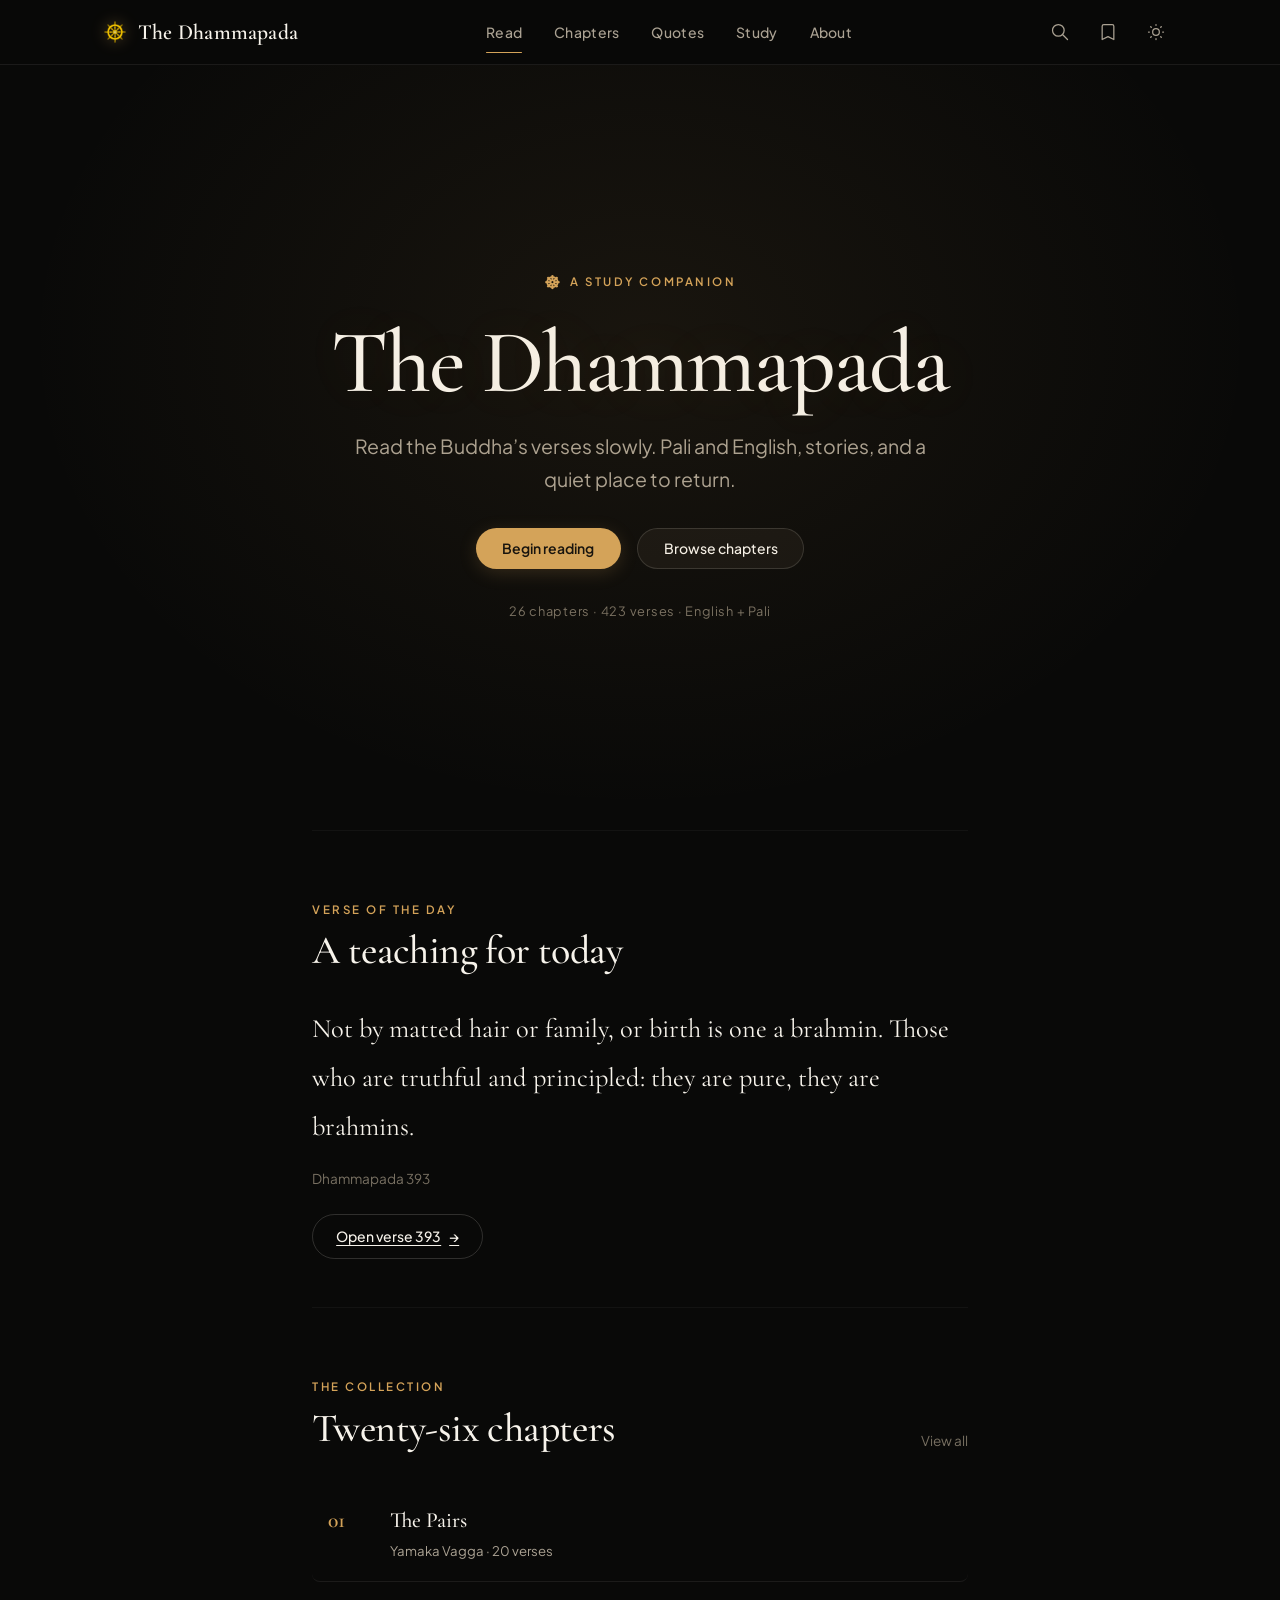
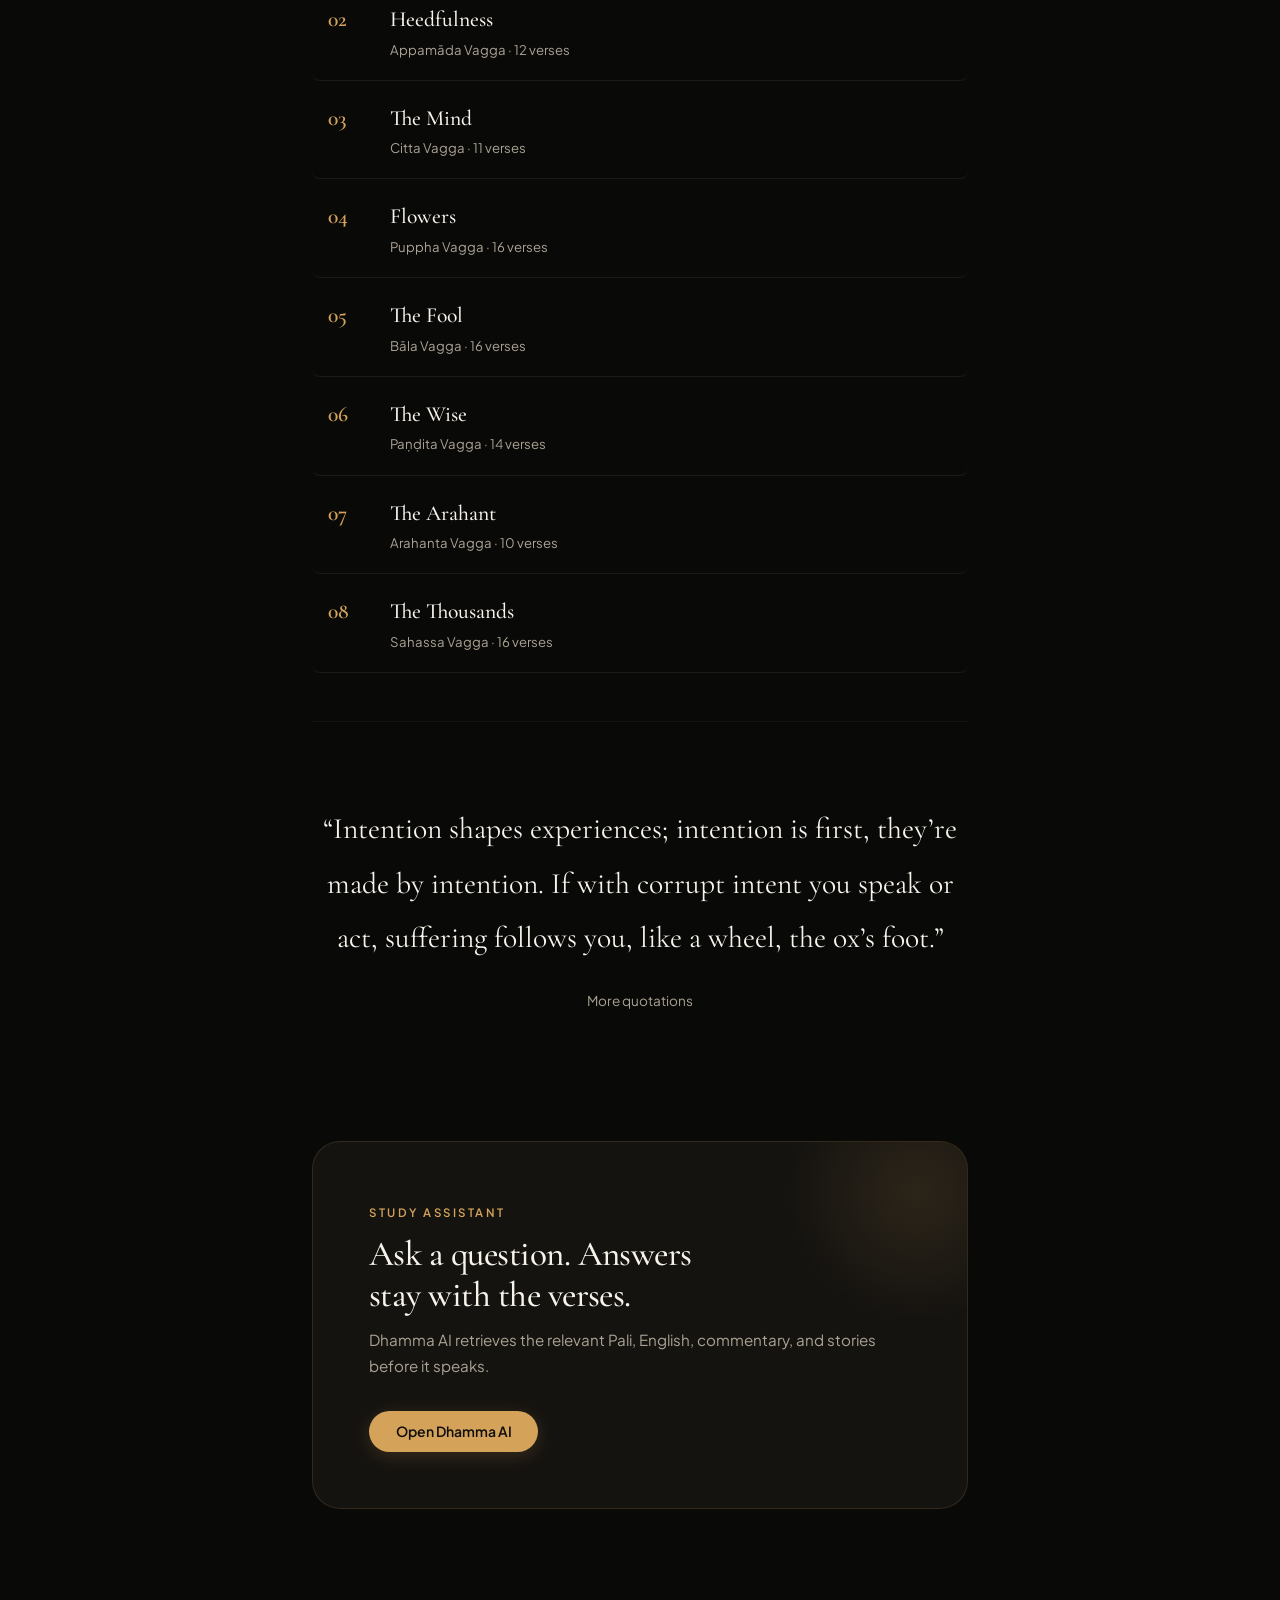
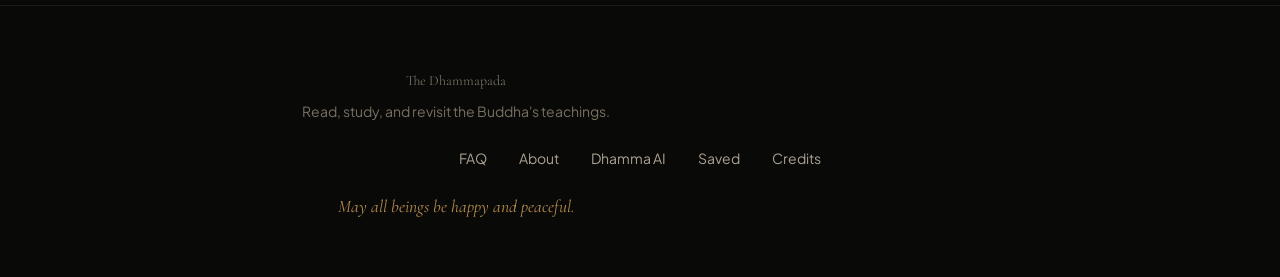
==== commit 6a8f30c9: "feat(ui): implement Sacred Minimalism luxury UI redesign with Cormorant Garamond typography and mona" ====
--- a/index.html
+++ b/index.html
@@ -1,94 +1,107 @@
 <!DOCTYPE html>
 <html lang="en">
+<head>
+<meta charset="UTF-8">
+<meta name="viewport" content="width=device-width, initial-scale=1.0">
+<meta name="description" content="Study and read The Dhammapada">
+<meta name="theme-color" content="#0B0A09">
+<meta property="og:type" content="website">
+<meta property="og:title" content="The Dhammapada">
+<meta property="og:description" content="Study and read The Dhammapada">
+<meta property="og:image" content="assets/images/dharmachakra.png">
+<title>The Dhammapada</title>
+<link rel="canonical" id="canonicalLink" href="">
+<link rel="preconnect" href="https://fonts.googleapis.com">
+<link rel="preconnect" href="https://fonts.gstatic.com" crossorigin>
+<link href="https://fonts.googleapis.com/css2?family=Cormorant+Garamond:ital,wght@0,400;0,500;0,600;0,700;1,400;1,500;1,600&family=Plus+Jakarta+Sans:wght@400;500;600;700&display=swap" rel="stylesheet">
+<link rel="stylesheet" href="assets/css/tokens.css">
+<link rel="stylesheet" href="assets/css/base.css">
+<link rel="stylesheet" href="assets/css/components.css">
+<script type="application/ld+json" id="structuredData"></script>
+</head>
+<body data-page="home">
+<nav class="navbar" role="navigation" aria-label="Main navigation">
+  <div class="container navbar-inner">
+    <a href="index.html" class="navbar-brand">
+      <img src="assets/images/dharmachakra.png" alt="" width="24" height="24" aria-hidden="true">
+      The Dhammapada
+    </a>
+    <ul class="navbar-nav" role="menubar">
+      <li><a href="index.html" class="nav-link" data-nav="home" role="menuitem">Read</a></li>
+      <li><a href="pages/chapters.html" class="nav-link" data-nav="chapters" role="menuitem">Chapters</a></li>
+      <li><a href="pages/quotes.html" class="nav-link" data-nav="quotes" role="menuitem">Quotes</a></li>
+      <li><a href="pages/dhamma-ai.html" class="nav-link" data-nav="ai" role="menuitem">Study</a></li>
+      <li><a href="pages/about.html" class="nav-link" data-nav="about" role="menuitem">About</a></li>
+    </ul>
+    <div class="navbar-actions">
+      <button class="btn-icon" id="searchButton" title="Search (Ctrl+K)" type="button" aria-label="Search">
+        <svg width="20" height="20" fill="none" stroke="currentColor" viewBox="0 0 24 24"><path stroke-linecap="round" stroke-linejoin="round" stroke-width="1.5" d="M21 21l-6-6m2-5a7 7 0 11-14 0 7 7 0 0114 0z"/></svg>
+      </button>
+      <a href="pages/saved.html" class="btn-icon" title="Saved verses" aria-label="Saved verses">
+        <svg width="20" height="20" fill="none" stroke="currentColor" viewBox="0 0 24 24"><path stroke-linecap="round" stroke-linejoin="round" stroke-width="1.5" d="M5 5a2 2 0 012-2h10a2 2 0 012 2v16l-7-3.5L5 21V5z"/></svg>
+      </a>
+      <button class="btn-icon" id="themeToggle" title="Toggle theme" type="button" aria-label="Toggle light/dark theme">
+        <svg width="20" height="20" fill="none" stroke="currentColor" viewBox="0 0 24 24"><path stroke-linecap="round" stroke-linejoin="round" stroke-width="1.5" d="M12 3v1m0 16v1m9-9h-1M4 12H3m15.364 6.364l-.707-.707M6.343 6.343l-.707-.707m12.728 0l-.707.707M6.343 17.657l-.707.707M16 12a4 4 0 11-8 0 4 4 0 018 0z"/></svg>
+      </button>
+    </div>
+  </div>
+</nav>
 
-<head>
-    <meta charset="UTF-8">
-    <meta name="viewport" content="width=device-width, initial-scale=1.0">
-    <meta name="description"
-        content="Read, study, and revisit the Buddha's teachings through chapters, verses, stories, and discovery tools.">
-    <meta name="keywords" content="Dhammapada, Buddhism, Pali, Buddha teachings, verses">
-    <meta name="theme-color" content="#d4a02e">
-    <meta property="og:type" content="website">
-    <meta property="og:title" content="The Dhammapada">
-    <meta property="og:description"
-        content="Read, study, and revisit the Buddha's teachings through chapters, verses, stories, and discovery tools.">
-    <meta property="og:image" content="assets/images/buddha.jpg">
-    <meta property="og:url" content="">
-    <meta name="twitter:card" content="summary_large_image">
-    <meta name="twitter:title" content="The Dhammapada">
-    <meta name="twitter:description"
-        content="Read, study, and revisit the Buddha's teachings through chapters, verses, stories, and discovery tools.">
-    <meta name="twitter:image" content="assets/images/buddha.jpg">
-    <title>The Dhammapada</title>
-    <link rel="canonical" id="canonicalLink" href="">
-    <link rel="stylesheet" href="assets/css/styles.css">
-    <script type="application/ld+json" id="structuredData"></script>
-</head>
+<main id="pageContent"></main>
+<noscript><div class="container" style="padding: 2rem 0;">JavaScript is required to load the interactive reading experience.</div></noscript>
 
-<body data-page="home" class="dark-mode">
-    <nav class="navbar">
-        <div class="container navbar-container">
-            <a href="index.html" class="navbar-logo">
-                <img src="assets/images/dharmachakra.png" alt="Dharmachakra" width="28" height="28">
-                The Dhammapada
-            </a>
-            <div class="navbar-links">
-                <a href="index.html" class="nav-link" data-nav="home">Home</a>
-                <a href="pages/quotes.html" class="nav-link" data-nav="quotes">Quotes</a>
-                <a href="pages/faq.html" class="nav-link" data-nav="faq">FAQ</a>
-                <a href="pages/dhamma-ai.html" class="nav-link" data-nav="chat">Dhamma AI</a>
-                <a href="pages/about.html" class="nav-link" data-nav="about">About</a>
-            </div>
-            <div class="navbar-actions">
-                <button class="btn-icon" id="searchButton" title="Search (Ctrl+K)" type="button">
-                    <svg width="20" height="20" fill="none" stroke="currentColor" viewBox="0 0 24 24">
-                        <path stroke-linecap="round" stroke-linejoin="round" stroke-width="2"
-                            d="M21 21l-6-6m2-5a7 7 0 11-14 0 7 7 0 0114 0z" />
-                    </svg>
-                </button>
-                <button class="btn-icon" id="darkModeToggle" title="Toggle Dark Mode" type="button">
-                    <svg width="20" height="20" fill="none" stroke="currentColor" viewBox="0 0 24 24">
-                        <path stroke-linecap="round" stroke-linejoin="round" stroke-width="2"
-                            d="M20.354 15.354A9 9 0 018.646 3.646 9.003 9.003 0 0012 21a9.003 9.003 0 008.354-5.646z" />
-                    </svg>
-                </button>
-            </div>
-        </div>
-    </nav>
+<footer class="footer">
+  <div class="container">
+    <p class="text-serif" style="margin-bottom: var(--space-2);">The Dhammapada</p>
+    <p style="margin-bottom: var(--space-4);">Read, study, and revisit the Buddha's teachings.</p>
+    <div class="footer-links">
+      <a href="pages/faq.html">FAQ</a>
+      <a href="pages/about.html">About</a>
+      <a href="pages/dhamma-ai.html">Dhamma AI</a>
+      <a href="pages/saved.html">Saved</a>
+      <a href="pages/credits.html">Credits</a>
+    </div>
+    <p class="footer-ethos">May all beings be happy and peaceful.</p>
+  </div>
+</footer>
 
-    <main id="pageContent"></main>
+<nav class="bottom-nav" aria-label="Mobile navigation">
+  <a href="index.html" class="bottom-nav-item" data-nav="home">
+    <svg width="20" height="20" fill="none" stroke="currentColor" viewBox="0 0 24 24"><path stroke-linecap="round" stroke-linejoin="round" stroke-width="1.5" d="M12 6.253v13m0-13C10.832 5.477 9.246 5 7.5 5S4.168 5.477 3 6.253v13C4.168 18.477 5.754 18 7.5 18s3.332.477 4.5 1.253m0-13C13.168 5.477 14.754 5 16.5 5c1.747 0 3.332.477 4.5 1.253v13C19.832 18.477 18.247 18 16.5 18c-1.746 0-3.332.477-4.5 1.253"/></svg>
+    <span>Read</span>
+  </a>
+  <a href="pages/chapters.html" class="bottom-nav-item" data-nav="chapters">
+    <svg width="20" height="20" fill="none" stroke="currentColor" viewBox="0 0 24 24"><path stroke-linecap="round" stroke-linejoin="round" stroke-width="1.5" d="M4 6h16M4 10h16M4 14h16M4 18h16"/></svg>
+    <span>Chapters</span>
+  </a>
+  <a href="pages/dhamma-ai.html" class="bottom-nav-item" data-nav="ai">
+    <svg width="20" height="20" fill="none" stroke="currentColor" viewBox="0 0 24 24"><path stroke-linecap="round" stroke-linejoin="round" stroke-width="1.5" d="M9.663 17h4.673M12 3v1m6.364 1.636l-.707.707M21 12h-1M4 12H3m3.343-5.657l-.707-.707m2.828 9.9a5 5 0 117.072 0l-.548.547A3.374 3.374 0 0014 18.469V19a2 2 0 11-4 0v-.531c0-.895-.356-1.754-.988-2.386l-.548-.547z"/></svg>
+    <span>Study</span>
+  </a>
+  <a href="pages/saved.html" class="bottom-nav-item" data-nav="saved">
+    <svg width="20" height="20" fill="none" stroke="currentColor" viewBox="0 0 24 24"><path stroke-linecap="round" stroke-linejoin="round" stroke-width="1.5" d="M5 5a2 2 0 012-2h10a2 2 0 012 2v16l-7-3.5L5 21V5z"/></svg>
+    <span>Saved</span>
+  </a>
+</nav>
 
-    <footer class="footer">
-        <div class="container">
-            <div class="footer-links">
-                <a href="pages/about.html">About</a>
-                <a href="pages/faq.html">FAQ</a>
-                <a href="pages/quotes.html">Quotes</a>
-                <a href="pages/credits.html">Credits &amp; Attribution</a>
-            </div>
-            <p>&copy; <span class="current-year">2026</span> The Dhammapada. May all beings be happy and peaceful.</p>
-        </div>
-    </footer>
+<div class="command-palette-overlay" id="searchModal" role="dialog" aria-modal="true" aria-label="Search">
+  <div class="command-palette">
+    <div class="command-palette-input-wrap">
+      <svg width="20" height="20" fill="none" stroke="currentColor" viewBox="0 0 24 24" aria-hidden="true"><path stroke-linecap="round" stroke-linejoin="round" stroke-width="1.5" d="M21 21l-6-6m2-5a7 7 0 11-14 0 7 7 0 0114 0z"/></svg>
+      <input type="text" class="command-palette-input" id="searchInput" placeholder="Search verses, chapters, themes..." autocomplete="off">
+      <span class="command-palette-shortcut">ESC</span>
+    </div>
+    <div class="command-palette-results" id="searchResults">
+      <div class="command-palette-empty">Search by keyword, theme, or verse reference like 1:5 or 183</div>
+    </div>
+  </div>
+</div>
 
-    <div class="search-modal" id="searchModal">
-        <div class="search-modal-content">
-            <div class="search-input-wrapper">
-                <input type="text" class="search-input" id="searchInput"
-                    placeholder="Search by keyword or verse reference... (Ctrl+K)" autocomplete="off">
-            </div>
-            <div class="search-results" id="searchResults">
-                <div class="search-no-results">Search by keyword or by verse reference like 1:5 or 183.</div>
-            </div>
-        </div>
-    </div>
+<button class="btn-icon focus-exit-btn" id="focusExitBtn" title="Exit focus mode (Esc)" aria-label="Exit focus mode">
+  <svg width="20" height="20" fill="none" stroke="currentColor" viewBox="0 0 24 24"><path stroke-linecap="round" stroke-linejoin="round" stroke-width="1.5" d="M6 18L18 6M6 6l12 12"/></svg>
+</button>
+<div class="toast" id="toast" role="status" aria-live="polite"></div>
 
-    <noscript>
-        <div class="container" style="padding: 2rem 0;">
-            JavaScript is required to load the interactive reading experience.
-        </div>
-    </noscript>
-
-    <script src="assets/js/script.js"></script>
+<script type="module" src="assets/js/app.js"></script>
 </body>
-
 </html>
--- a/assets/css/tokens.css
+++ b/assets/css/tokens.css
@@ -0,0 +1,136 @@
+/* === TOKENS === */
+:root {
+  /* Colors — Dark (Sacred Luxury Default) */
+  --bg: #090908;
+  --bg-elevated: #131210;
+  --bg-subtle: #181613;
+  --bg-card: #151310;
+  --bg-card-hover: #1c1915;
+  --fg: #F7F3EB;
+  --fg-muted: #ABA293;
+  --fg-subtle: #787062;
+  --accent: #D4A359;
+  --accent-fg: #100E0B;
+  --accent-hover: #E2B56E;
+  --accent-subtle: rgba(212, 163, 89, 0.09);
+  --accent-glow: rgba(212, 163, 89, 0.22);
+  --border: rgba(247, 243, 235, 0.08);
+  --border-subtle: rgba(247, 243, 235, 0.04);
+  --border-strong: rgba(212, 163, 89, 0.28);
+  --border-accent: rgba(212, 163, 89, 0.45);
+  --ring: var(--accent);
+  --error: #D4453A;
+  --error-subtle: rgba(212, 69, 58, 0.1);
+
+  /* Convenience aliases */
+  --accent-color: var(--accent);
+  --text-color: var(--fg);
+  --text-color-muted: var(--fg-muted);
+  --border-color: var(--border);
+  --bg-body: var(--bg);
+
+  /* Typography */
+  --font-serif: 'Cormorant Garamond', 'Newsreader', Georgia, 'Times New Roman', serif;
+  --font-serif-display: 'Cormorant Garamond', Georgia, serif;
+  --font-sans: 'Plus Jakarta Sans', -apple-system, BlinkMacSystemFont, 'Segoe UI', Roboto, sans-serif;
+  --font-mono: ui-monospace, SFMono-Regular, Menlo, Monaco, Consolas, monospace;
+  
+  --font-size-xs: 0.75rem;
+  --font-size-sm: 0.875rem;
+  --font-size-base: 1rem;
+  --font-size-lg: 1.125rem;
+  --font-size-xl: 1.25rem;
+  --font-size-2xl: 1.625rem;
+  --font-size-3xl: 2.25rem;
+  --font-size-4xl: 3rem;
+  --font-size-display: clamp(3.2rem, 8vw, 5.6rem);
+  
+  --leading-tight: 1.15;
+  --leading-snug: 1.35;
+  --leading-normal: 1.6;
+  --leading-relaxed: 1.8;
+  --leading-loose: 1.95;
+  
+  --tracking-tighter: -0.03em;
+  --tracking-tight: -0.015em;
+  --tracking-normal: 0em;
+  --tracking-wide: 0.08em;
+  --tracking-wider: 0.16em;
+  --tracking-widest: 0.22em;
+
+  /* Spacing (4/8 base) */
+  --space-1: 0.25rem; /* 4px */
+  --space-2: 0.5rem;  /* 8px */
+  --space-3: 0.75rem; /* 12px */
+  --space-4: 1rem;    /* 16px */
+  --space-5: 1.25rem; /* 20px */
+  --space-6: 1.5rem;  /* 24px */
+  --space-8: 2rem;    /* 32px */
+  --space-10: 2.5rem; /* 40px */
+  --space-12: 3rem;   /* 48px */
+  --space-16: 4rem;   /* 64px */
+  --space-20: 5rem;   /* 80px */
+  --space-24: 6rem;   /* 96px */
+
+  /* Radius */
+  --radius-xs: 4px;
+  --radius-sm: 8px;
+  --radius-md: 14px;
+  --radius-lg: 20px;
+  --radius-xl: 28px;
+  --radius-2xl: 36px;
+  --radius-full: 9999px;
+  --radius-pill: 9999px;
+
+  /* Shadows */
+  --shadow-sm: 0 1px 3px rgba(0, 0, 0, 0.35);
+  --shadow: 0 4px 16px rgba(0, 0, 0, 0.45);
+  --shadow-lg: 0 12px 36px rgba(0, 0, 0, 0.6);
+  --shadow-gold: 0 0 24px rgba(212, 163, 89, 0.18);
+
+  /* Transitions */
+  --transition-fast: 150ms cubic-bezier(0.16, 1, 0.3, 1);
+  --transition-base: 220ms cubic-bezier(0.16, 1, 0.3, 1);
+  --transition-slow: 350ms cubic-bezier(0.16, 1, 0.3, 1);
+
+  /* Layout */
+  --container-max: 1120px;
+  --measure: 44rem; /* reading width */
+  --nav-height: 4rem;
+  --bottom-nav-height: 3.85rem;
+}
+
+/* Light theme */
+.light-mode {
+  --bg: #F8F5EE;
+  --bg-elevated: #FFFFFF;
+  --bg-subtle: #EFE9DC;
+  --bg-card: #FFFFFF;
+  --bg-card-hover: #F6F1E5;
+  --fg: #181512;
+  --fg-muted: #6C6457;
+  --fg-subtle: #8E8679;
+  --accent: #A87932;
+  --accent-fg: #FAF8F2;
+  --accent-hover: #926625;
+  --accent-subtle: rgba(168, 121, 50, 0.10);
+  --accent-glow: rgba(168, 121, 50, 0.20);
+  --border: rgba(24, 21, 18, 0.10);
+  --border-subtle: rgba(24, 21, 18, 0.05);
+  --border-strong: rgba(168, 121, 50, 0.28);
+  --border-accent: rgba(168, 121, 50, 0.45);
+  --shadow-sm: 0 1px 3px rgba(24, 21, 18, 0.06);
+  --shadow: 0 4px 16px rgba(24, 21, 18, 0.08);
+  --shadow-lg: 0 12px 36px rgba(24, 21, 18, 0.12);
+  --shadow-gold: 0 0 20px rgba(168, 121, 50, 0.15);
+}
+
+/* Reduced motion */
+@media (prefers-reduced-motion: reduce) {
+  :root {
+    --transition-fast: 0ms;
+    --transition-base: 0ms;
+    --transition-slow: 0ms;
+  }
+}
+
--- a/assets/css/base.css
+++ b/assets/css/base.css
@@ -0,0 +1,107 @@
+/* === BASE === */
+@import url('https://fonts.googleapis.com/css2?family=Cormorant+Garamond:ital,wght@0,400;0,500;0,600;0,700;1,400;1,500;1,600&family=Plus+Jakarta+Sans:wght@400;500;600;700&display=swap');
+
+/* Modern CSS Reset */
+*, *::before, *::after {
+  box-sizing: border-box;
+}
+* {
+  margin: 0;
+}
+html, body {
+  height: 100%;
+}
+body {
+  line-height: var(--leading-normal);
+  -webkit-font-smoothing: antialiased;
+  -moz-osx-font-smoothing: grayscale;
+  text-rendering: optimizeLegibility;
+  font-family: var(--font-sans);
+  background-color: var(--bg);
+  color: var(--fg);
+  transition: background-color var(--transition-slow), color var(--transition-slow);
+}
+img, picture, video, canvas, svg {
+  display: block;
+  max-width: 100%;
+}
+input, button, textarea, select {
+  font: inherit;
+}
+p, h1, h2, h3, h4, h5, h6 {
+  overflow-wrap: break-word;
+}
+#root, #__next {
+  isolation: isolate;
+}
+
+/* Typography Foundation */
+h1, h2, h3, h4, h5, h6 {
+  font-family: var(--font-serif);
+  font-weight: 500;
+  line-height: var(--leading-tight);
+  letter-spacing: var(--tracking-tight);
+  text-wrap: balance;
+  color: var(--fg);
+}
+h1 {
+  font-size: var(--font-size-3xl);
+  font-weight: 500;
+}
+h2 {
+  font-size: var(--font-size-2xl);
+  font-weight: 500;
+}
+h3 {
+  font-size: var(--font-size-xl);
+  font-weight: 500;
+}
+p {
+  margin-bottom: var(--space-4);
+  max-width: var(--measure);
+}
+
+/* Links & States */
+a {
+  color: var(--accent);
+  text-decoration-thickness: 1px;
+  text-underline-offset: 3px;
+  transition: color var(--transition-fast), border-color var(--transition-fast), background var(--transition-fast);
+}
+a:hover {
+  color: var(--accent-hover);
+}
+::selection {
+  background-color: var(--accent-subtle);
+  color: var(--accent);
+}
+:focus-visible {
+  outline: 2px solid var(--accent);
+  outline-offset: 3px;
+  border-radius: var(--radius-xs);
+}
+
+/* Utilities */
+.sr-only {
+  position: absolute;
+  width: 1px;
+  height: 1px;
+  padding: 0;
+  margin: -1px;
+  overflow: hidden;
+  clip: rect(0, 0, 0, 0);
+  white-space: nowrap;
+  border-width: 0;
+}
+.eyebrow {
+  text-transform: uppercase;
+  letter-spacing: var(--tracking-widest);
+  font-size: 0.72rem;
+  font-weight: 600;
+  color: var(--accent);
+  font-family: var(--font-sans);
+  display: inline-flex;
+  align-items: center;
+  gap: var(--space-2);
+}
+
--- a/assets/css/components.css
+++ b/assets/css/components.css
@@ -0,0 +1,1365 @@
+/* === SACRED MINIMALISM & LUXURY COMPONENTS === */
+
+/* --- Layout --- */
+.container {
+  max-width: var(--container-max);
+  margin: 0 auto;
+  padding: 0 var(--space-6);
+}
+
+.reading-column {
+  max-width: var(--measure);
+  margin: 0 auto;
+}
+
+/* --- Navbar --- */
+.navbar {
+  position: sticky;
+  top: 0;
+  z-index: 100;
+  background: rgba(9, 9, 8, 0.85);
+  backdrop-filter: blur(20px);
+  -webkit-backdrop-filter: blur(20px);
+  border-bottom: 1px solid var(--border);
+  transition: background-color var(--transition-base), border-color var(--transition-base);
+}
+
+.light-mode .navbar {
+  background: rgba(248, 245, 238, 0.88);
+}
+
+.navbar-inner {
+  display: flex;
+  align-items: center;
+  justify-content: space-between;
+  height: var(--nav-height);
+}
+
+.navbar-brand {
+  display: flex;
+  align-items: center;
+  gap: var(--space-3);
+  text-decoration: none;
+  color: var(--fg);
+  font-family: var(--font-serif);
+  font-weight: 600;
+  font-size: 1.35rem;
+  letter-spacing: 0.01em;
+  transition: opacity var(--transition-fast);
+}
+
+.navbar-brand:hover {
+  opacity: 0.9;
+  color: var(--fg);
+}
+
+.navbar-brand img {
+  width: 22px;
+  height: 22px;
+  filter: drop-shadow(0 0 8px rgba(212, 163, 89, 0.45));
+}
+
+.navbar-nav {
+  display: flex;
+  gap: var(--space-8);
+  list-style: none;
+  margin: 0;
+  padding: 0;
+}
+
+.navbar-nav a.nav-link {
+  color: var(--fg-muted);
+  text-decoration: none;
+  font-family: var(--font-sans);
+  font-size: 0.875rem;
+  font-weight: 500;
+  letter-spacing: 0.02em;
+  transition: color var(--transition-fast);
+  padding: var(--space-2) 0;
+  position: relative;
+}
+
+.nav-link:hover, 
+.nav-link.active {
+  color: var(--fg);
+}
+
+.nav-link.active::after {
+  content: '';
+  position: absolute;
+  bottom: -4px;
+  left: 0;
+  right: 0;
+  height: 1.5px;
+  background: var(--accent);
+  border-radius: var(--radius-full);
+}
+
+.navbar-actions {
+  display: flex;
+  align-items: center;
+  gap: var(--space-2);
+}
+
+@media (max-width: 768px) {
+  .navbar-nav {
+    display: none;
+  }
+}
+
+/* --- Buttons --- */
+.btn {
+  font-family: var(--font-sans);
+  font-weight: 500;
+  font-size: 0.875rem;
+  padding: 0.7rem 1.6rem;
+  border-radius: var(--radius-pill);
+  cursor: pointer;
+  transition: all var(--transition-base);
+  border: 1px solid transparent;
+  display: inline-flex;
+  align-items: center;
+  justify-content: center;
+  gap: var(--space-2);
+  text-decoration: none;
+  line-height: 1.2;
+}
+
+.btn-primary,
+.btn-pill-primary {
+  background: var(--accent);
+  color: var(--accent-fg) !important;
+  font-weight: 600;
+  box-shadow: 0 4px 18px rgba(212, 163, 89, 0.18);
+  border-color: transparent;
+}
+
+.btn-primary:hover,
+.btn-pill-primary:hover {
+  background: var(--accent-hover);
+  color: var(--accent-fg) !important;
+  box-shadow: 0 6px 26px rgba(212, 163, 89, 0.32);
+  transform: translateY(-1.5px);
+}
+
+.btn-secondary,
+.btn-pill-secondary {
+  background: var(--bg-card);
+  color: var(--fg) !important;
+  border: 1px solid rgba(247, 243, 235, 0.14);
+}
+
+.btn-secondary:hover,
+.btn-pill-secondary:hover {
+  background: var(--bg-card-hover);
+  border-color: var(--accent);
+  color: var(--fg) !important;
+  transform: translateY(-1.5px);
+}
+
+.btn-outline,
+.btn-pill-outline {
+  background: transparent;
+  border: 1px solid rgba(247, 243, 235, 0.16);
+  color: var(--fg) !important;
+  font-size: 0.875rem;
+  font-weight: 500;
+  padding: 0.65rem 1.45rem;
+  border-radius: var(--radius-pill);
+  display: inline-flex;
+  align-items: center;
+  gap: 0.5rem;
+}
+
+.btn-outline:hover,
+.btn-pill-outline:hover {
+  border-color: var(--accent);
+  color: var(--accent) !important;
+  background: var(--accent-subtle);
+  transform: translateY(-1px);
+}
+
+.btn-pill-outline .arrow,
+.btn-outline .arrow {
+  transition: transform var(--transition-fast);
+}
+
+.btn-pill-outline:hover .arrow,
+.btn-outline:hover .arrow {
+  transform: translateX(4px);
+}
+
+.btn-ghost {
+  background: transparent;
+  color: var(--fg-muted);
+  border: 1px solid transparent;
+  border-radius: var(--radius-pill);
+}
+
+.btn-ghost:hover {
+  background: var(--accent-subtle);
+  color: var(--fg);
+}
+
+.btn-icon {
+  width: 2.5rem;
+  height: 2.5rem;
+  display: inline-flex;
+  align-items: center;
+  justify-content: center;
+  border-radius: var(--radius-full);
+  background: transparent;
+  color: var(--fg-muted);
+  border: 1px solid transparent;
+  cursor: pointer;
+  transition: all var(--transition-fast);
+}
+
+.btn-icon:hover {
+  color: var(--accent);
+  background: var(--accent-subtle);
+  border-color: rgba(212, 163, 89, 0.2);
+}
+
+@media (max-width: 768px) {
+  .btn-icon {
+    min-width: 44px;
+    min-height: 44px;
+  }
+}
+
+/* --- Surface / Card --- */
+.surface {
+  background: var(--bg-card);
+  border: 1px solid var(--border);
+  border-radius: var(--radius-lg);
+  padding: var(--space-6);
+  transition: all var(--transition-base);
+}
+
+.surface--interactive {
+  cursor: pointer;
+}
+
+.surface--interactive:hover {
+  border-color: var(--border-strong);
+  background: var(--bg-card-hover);
+  box-shadow: var(--shadow-gold);
+  transform: translateY(-2px);
+}
+
+/* --- Chips / Pills --- */
+.chip {
+  display: inline-flex;
+  align-items: center;
+  padding: 0.35rem 0.85rem;
+  border-radius: var(--radius-pill);
+  font-size: 0.72rem;
+  font-weight: 500;
+  border: 1px solid var(--border);
+  color: var(--fg-muted);
+  background: var(--bg-card);
+  cursor: pointer;
+  text-decoration: none;
+  transition: all var(--transition-fast);
+}
+
+.chip:hover {
+  border-color: var(--accent);
+  color: var(--accent);
+  background: var(--accent-subtle);
+}
+
+.chip--active {
+  border-color: var(--accent);
+  color: var(--accent);
+  background: var(--accent-subtle);
+}
+
+/* --- Accordion --- */
+.accordion {
+  border-bottom: 1px solid var(--border);
+}
+
+.accordion-trigger {
+  width: 100%;
+  display: flex;
+  justify-content: space-between;
+  align-items: center;
+  padding: var(--space-5) 0;
+  background: none;
+  border: none;
+  color: var(--fg);
+  font-family: var(--font-serif);
+  font-size: 1.25rem;
+  font-weight: 500;
+  cursor: pointer;
+  text-align: left;
+}
+
+.accordion-trigger svg {
+  transition: transform var(--transition-fast);
+  color: var(--accent);
+}
+
+.accordion-trigger[aria-expanded='true'] svg {
+  transform: rotate(180deg);
+}
+
+.accordion-content {
+  overflow: hidden;
+  max-height: 0;
+  transition: max-height var(--transition-slow);
+}
+
+.accordion-content.open {
+  max-height: 2000px;
+}
+
+.accordion-content-inner {
+  padding: 0 0 var(--space-6) 0;
+  color: var(--fg-muted);
+  line-height: var(--leading-relaxed);
+  font-size: 0.95rem;
+}
+
+/* --- Search / Command Palette --- */
+.command-palette-overlay {
+  position: fixed;
+  inset: 0;
+  z-index: 200;
+  background: rgba(0, 0, 0, 0.75);
+  backdrop-filter: blur(12px);
+  display: none;
+  align-items: flex-start;
+  justify-content: center;
+  padding: 12vh var(--space-4) var(--space-4);
+}
+
+.command-palette {
+  width: 100%;
+  max-width: 620px;
+  background: rgba(18, 16, 14, 0.96);
+  border: 1px solid var(--border-strong);
+  border-radius: var(--radius-xl);
+  box-shadow: 0 24px 64px rgba(0, 0, 0, 0.8), var(--shadow-gold);
+  overflow: hidden;
+  display: flex;
+  flex-direction: column;
+}
+
+.command-palette-input-wrap {
+  display: flex;
+  align-items: center;
+  gap: var(--space-3);
+  padding: var(--space-4) var(--space-5);
+  border-bottom: 1px solid var(--border);
+}
+
+.command-palette-input-wrap svg {
+  color: var(--accent);
+  flex-shrink: 0;
+}
+
+.command-palette-input {
+  flex: 1;
+  background: transparent;
+  border: none;
+  outline: none;
+  font-family: var(--font-sans);
+  font-size: 1.05rem;
+  color: var(--fg);
+}
+
+.command-palette-input::placeholder {
+  color: var(--fg-subtle);
+}
+
+.command-palette-results {
+  max-height: 380px;
+  overflow-y: auto;
+  padding: var(--space-2);
+}
+
+.command-palette-item {
+  display: flex;
+  align-items: center;
+  gap: var(--space-3);
+  padding: var(--space-3) var(--space-4);
+  border-radius: var(--radius-md);
+  cursor: pointer;
+  color: var(--fg-muted);
+  text-decoration: none;
+  transition: all var(--transition-fast);
+}
+
+.command-palette-item:hover,
+.command-palette-item.focused {
+  background: var(--accent-subtle);
+  color: var(--fg);
+}
+
+.command-palette-empty {
+  padding: var(--space-8) var(--space-4);
+  text-align: center;
+  color: var(--fg-subtle);
+  font-size: 0.9rem;
+}
+
+.command-palette-shortcut {
+  font-size: var(--font-size-xs);
+  color: var(--fg-subtle);
+  border: 1px solid var(--border);
+  border-radius: var(--radius-xs);
+  padding: 2px 6px;
+  margin-left: auto;
+}
+
+/* --- Toast --- */
+.toast {
+  position: fixed;
+  bottom: var(--space-6);
+  left: 50%;
+  transform: translateX(-50%);
+  background: var(--bg-card);
+  border: 1px solid var(--border-strong);
+  color: var(--fg);
+  padding: var(--space-3) var(--space-6);
+  border-radius: var(--radius-pill);
+  font-size: var(--font-size-sm);
+  z-index: 300;
+  opacity: 0;
+  transition: opacity var(--transition-base), transform var(--transition-base);
+  pointer-events: none;
+  box-shadow: var(--shadow-lg), var(--shadow-gold);
+}
+
+.toast.visible {
+  opacity: 1;
+  transform: translateX(-50%) translateY(-4px);
+}
+
+/* --- Mobile Bottom Nav --- */
+.bottom-nav {
+  display: none;
+}
+
+@media (max-width: 768px) {
+  .bottom-nav {
+    display: flex;
+    position: fixed;
+    bottom: 0;
+    left: 0;
+    right: 0;
+    z-index: 100;
+    background: rgba(9, 9, 8, 0.92);
+    backdrop-filter: blur(20px);
+    -webkit-backdrop-filter: blur(20px);
+    border-top: 1px solid var(--border);
+    height: var(--bottom-nav-height);
+    padding-bottom: env(safe-area-inset-bottom);
+  }
+
+  .bottom-nav-item {
+    flex: 1;
+    display: flex;
+    flex-direction: column;
+    align-items: center;
+    justify-content: center;
+    gap: 3px;
+    color: var(--fg-subtle);
+    text-decoration: none;
+    font-size: 0.68rem;
+    font-weight: 500;
+    min-height: 44px;
+    transition: color var(--transition-fast);
+  }
+
+  .bottom-nav-item svg {
+    width: 20px;
+    height: 20px;
+  }
+
+  .bottom-nav-item.active {
+    color: var(--accent);
+  }
+
+  body {
+    padding-bottom: var(--bottom-nav-height);
+  }
+}
+
+/* --- Footer --- */
+.footer {
+  border-top: 1px solid var(--border);
+  padding: var(--space-16) 0 var(--space-10);
+  margin-top: var(--space-24);
+  color: var(--fg-subtle);
+  font-size: var(--font-size-sm);
+  text-align: center;
+}
+
+.footer-brand {
+  font-family: var(--font-serif);
+  font-size: 1.4rem;
+  color: var(--fg);
+  margin-bottom: var(--space-2);
+}
+
+.footer-links {
+  display: flex;
+  flex-wrap: wrap;
+  justify-content: center;
+  gap: var(--space-4) var(--space-8);
+  margin: var(--space-6) 0;
+}
+
+.footer-links a {
+  color: var(--fg-muted);
+  text-decoration: none;
+  font-size: 0.875rem;
+  transition: color var(--transition-fast);
+}
+
+.footer-links a:hover {
+  color: var(--accent);
+}
+
+.footer-ethos {
+  font-family: var(--font-serif);
+  font-style: italic;
+  font-size: 1.1rem;
+  color: var(--accent);
+  margin-top: var(--space-6);
+  opacity: 0.85;
+}
+
+@media (max-width: 768px) {
+  .footer {
+    display: none;
+  }
+}
+
+/* --- Focus Mode --- */
+body.focus-active .navbar,
+body.focus-active .footer,
+body.focus-active .bottom-nav,
+body.focus-active .verse-breadcrumb,
+body.focus-active .verse-actions-bar,
+body.focus-active .verse-nav,
+body.focus-active .verse-sidebar {
+  display: none !important;
+}
+
+body.focus-active main {
+  padding-top: var(--space-12);
+}
+
+body.focus-active .focus-exit-btn {
+  display: flex;
+}
+
+.focus-exit-btn {
+  position: fixed;
+  top: var(--space-5);
+  right: var(--space-5);
+  z-index: 150;
+  display: none;
+  background: var(--bg-card);
+  border: 1px solid var(--border);
+}
+
+/* --- Loading / Empty / Error States --- */
+.state-loading {
+  display: flex;
+  flex-direction: column;
+  align-items: center;
+  justify-content: center;
+  min-height: 55vh;
+  gap: var(--space-4);
+  color: var(--fg-muted);
+}
+
+.spinner {
+  width: 28px;
+  height: 28px;
+  border: 2px solid var(--border);
+  border-top-color: var(--accent);
+  border-radius: 50%;
+  animation: spin 0.9s cubic-bezier(0.6, 0.2, 0.4, 0.8) infinite;
+}
+
+@keyframes spin {
+  to { transform: rotate(360deg); }
+}
+
+.state-empty {
+  text-align: center;
+  padding: var(--space-16) var(--space-4);
+  color: var(--fg-subtle);
+}
+
+.state-empty-icon {
+  font-size: 2.2rem;
+  margin-bottom: var(--space-4);
+  opacity: 0.6;
+  color: var(--accent);
+}
+
+.state-error {
+  text-align: center;
+  padding: var(--space-16) var(--space-4);
+  color: var(--error);
+}
+
+/* ========================================================
+   HOME PAGE & SCREENSHOT REPRODUCTION SECTIONS
+======================================================== */
+
+/* --- Hero Section (Screenshot 1) --- */
+.hero {
+  min-height: 85vh;
+  display: flex;
+  flex-direction: column;
+  align-items: center;
+  justify-content: center;
+  text-align: center;
+  padding: var(--space-12) var(--space-6);
+  position: relative;
+}
+
+.hero::before {
+  content: '';
+  position: absolute;
+  inset: 0;
+  background: radial-gradient(ellipse at 50% 36%, rgba(212, 163, 89, 0.08) 0%, transparent 68%);
+  pointer-events: none;
+}
+
+.hero-eyebrow {
+  display: inline-flex;
+  align-items: center;
+  gap: var(--space-2);
+  margin-bottom: var(--space-6);
+  font-size: 0.72rem;
+  letter-spacing: var(--tracking-widest);
+  color: var(--accent);
+  font-weight: 600;
+  text-transform: uppercase;
+}
+
+.dharma-symbol {
+  color: var(--accent);
+  font-size: 1.15rem;
+  line-height: 1;
+  display: inline-block;
+}
+
+.hero-title {
+  font-family: var(--font-serif-display);
+  font-size: var(--font-size-display);
+  font-weight: 500;
+  letter-spacing: -0.025em;
+  line-height: 1.05;
+  color: var(--fg);
+  margin-bottom: var(--space-5);
+  text-shadow: 0 0 50px rgba(212, 163, 89, 0.12);
+}
+
+.hero-subtitle {
+  font-family: var(--font-sans);
+  font-size: clamp(1rem, 2vw, 1.22rem);
+  color: var(--fg-muted);
+  line-height: 1.7;
+  max-width: 580px;
+  margin: 0 auto var(--space-8);
+  font-weight: 400;
+}
+
+.hero-actions {
+  display: flex;
+  gap: var(--space-4);
+  flex-wrap: wrap;
+  justify-content: center;
+  margin-bottom: var(--space-8);
+}
+
+.hero-meta {
+  font-family: var(--font-sans);
+  font-size: 0.8rem;
+  color: var(--fg-subtle);
+  letter-spacing: 0.06em;
+}
+
+/* --- Verse of the Day Section (Screenshot 2 & 3) --- */
+.votd-section {
+  padding: var(--space-16) 0 var(--space-12);
+  border-top: 1px solid var(--border-subtle);
+}
+
+.votd-label {
+  margin-bottom: var(--space-2);
+}
+
+.votd-title {
+  font-family: var(--font-serif);
+  font-size: clamp(1.8rem, 4vw, 2.5rem);
+  font-weight: 500;
+  color: var(--fg);
+  margin-bottom: var(--space-8);
+}
+
+.votd-quote {
+  font-family: var(--font-serif);
+  font-size: clamp(1.35rem, 2.8vw, 1.65rem);
+  line-height: 1.85;
+  color: var(--fg);
+  margin-bottom: var(--space-4);
+  font-weight: 400;
+  max-width: 44rem;
+}
+
+.votd-meta {
+  font-family: var(--font-sans);
+  font-size: 0.85rem;
+  color: var(--fg-subtle);
+  margin-bottom: var(--space-6);
+}
+
+/* --- The Collection Section (Screenshot 3 & 4) --- */
+.collection-section {
+  padding: var(--space-16) 0 var(--space-12);
+  border-top: 1px solid var(--border-subtle);
+}
+
+.collection-header {
+  display: flex;
+  align-items: flex-end;
+  justify-content: space-between;
+  margin-bottom: var(--space-8);
+}
+
+.collection-title {
+  font-family: var(--font-serif);
+  font-size: clamp(1.8rem, 4vw, 2.5rem);
+  font-weight: 500;
+  color: var(--fg);
+  margin-top: var(--space-2);
+}
+
+.view-all-link {
+  font-family: var(--font-sans);
+  font-size: 0.85rem;
+  color: var(--fg-subtle);
+  text-decoration: none;
+  transition: color var(--transition-fast);
+}
+
+.view-all-link:hover {
+  color: var(--accent);
+}
+
+.chapter-list {
+  list-style: none;
+  padding: 0;
+  margin: 0;
+}
+
+.chapter-list-item {
+  display: flex;
+  align-items: baseline;
+  gap: var(--space-6);
+  padding: var(--space-5) var(--space-4);
+  border-bottom: 1px solid var(--border);
+  text-decoration: none;
+  color: var(--fg);
+  border-radius: var(--radius-sm);
+  transition: all var(--transition-base);
+}
+
+.chapter-list-item:hover {
+  background: rgba(255, 255, 255, 0.035);
+  border-bottom-color: transparent;
+  transform: translateX(4px);
+}
+
+.light-mode .chapter-list-item:hover {
+  background: rgba(0, 0, 0, 0.03);
+}
+
+.chapter-list-number {
+  font-family: var(--font-serif);
+  font-size: 1.35rem;
+  font-weight: 600;
+  color: var(--accent);
+  min-width: 2.4rem;
+  flex-shrink: 0;
+}
+
+.chapter-list-info {
+  flex: 1;
+}
+
+.chapter-list-name {
+  font-family: var(--font-serif);
+  font-size: 1.35rem;
+  font-weight: 500;
+  color: var(--fg);
+  margin-bottom: 2px;
+}
+
+.chapter-list-pali {
+  font-family: var(--font-sans);
+  font-size: 0.825rem;
+  color: var(--fg-muted);
+}
+
+.chapter-list-meta {
+  font-family: var(--font-sans);
+  font-size: 0.8rem;
+  color: var(--fg-subtle);
+  margin-left: auto;
+  white-space: nowrap;
+}
+
+/* --- Featured Contemplative Quote (Screenshot 5) --- */
+.featured-quote-section {
+  padding: var(--space-20) 0 var(--space-16);
+  border-top: 1px solid var(--border-subtle);
+  text-align: center;
+}
+
+.featured-quote {
+  font-family: var(--font-serif);
+  font-size: clamp(1.4rem, 3.2vw, 1.85rem);
+  line-height: 1.85;
+  color: var(--fg);
+  max-width: 44rem;
+  margin: 0 auto;
+  font-style: normal;
+  font-weight: 400;
+}
+
+.more-quotes-link {
+  display: inline-block;
+  margin-top: var(--space-6);
+  font-family: var(--font-sans);
+  font-size: 0.85rem;
+  color: var(--fg-muted);
+  text-decoration: none;
+  transition: color var(--transition-fast);
+}
+
+.more-quotes-link:hover {
+  color: var(--accent);
+}
+
+/* --- Study Assistant Banner Card (Screenshot 5) --- */
+.study-assistant-card {
+  background: var(--bg-card);
+  border: 1px solid rgba(212, 163, 89, 0.16);
+  border-radius: var(--radius-xl);
+  padding: clamp(2.2rem, 5vw, 3.5rem);
+  margin: var(--space-16) 0 var(--space-12);
+  position: relative;
+  overflow: hidden;
+}
+
+.study-assistant-card::before {
+  content: '';
+  position: absolute;
+  top: -80px;
+  right: -80px;
+  width: 260px;
+  height: 260px;
+  background: radial-gradient(circle, rgba(212, 163, 89, 0.12) 0%, transparent 70%);
+  pointer-events: none;
+}
+
+.study-assistant-card .eyebrow {
+  margin-bottom: var(--space-3);
+}
+
+.study-title {
+  font-family: var(--font-serif);
+  font-size: clamp(1.6rem, 3vw, 2.2rem);
+  font-weight: 500;
+  color: var(--fg);
+  margin-bottom: var(--space-3);
+}
+
+.study-description {
+  font-family: var(--font-sans);
+  font-size: 0.95rem;
+  color: var(--fg-muted);
+  line-height: 1.7;
+  max-width: 38rem;
+  margin-bottom: var(--space-8);
+}
+
+/* ========================================================
+   VERSE DETAIL VIEW
+======================================================== */
+.verse-number-display {
+  font-family: var(--font-serif-display);
+  font-size: clamp(3.2rem, 7vw, 5rem);
+  font-weight: 500;
+  color: var(--accent);
+  line-height: 1;
+  letter-spacing: var(--tracking-tighter);
+}
+
+.verse-lang-toggle {
+  display: inline-flex;
+  border: 1px solid var(--border);
+  border-radius: var(--radius-pill);
+  padding: 3px;
+  background: var(--bg-card);
+}
+
+.verse-lang-toggle button {
+  padding: var(--space-2) var(--space-4);
+  font-size: 0.8rem;
+  font-family: var(--font-sans);
+  font-weight: 500;
+  background: transparent;
+  border: none;
+  border-radius: var(--radius-pill);
+  color: var(--fg-muted);
+  cursor: pointer;
+  transition: all var(--transition-fast);
+}
+
+.verse-lang-toggle button.active {
+  background: var(--accent-subtle);
+  color: var(--accent);
+}
+
+.verse-pali {
+  font-family: var(--font-serif);
+  font-style: italic;
+  font-size: clamp(1.3rem, 2.5vw, 1.6rem);
+  line-height: var(--leading-loose);
+  color: var(--fg);
+  letter-spacing: 0.01em;
+}
+
+.verse-transliteration {
+  font-size: 0.9rem;
+  color: var(--fg-subtle);
+  line-height: var(--leading-relaxed);
+  margin-top: var(--space-3);
+  font-family: var(--font-sans);
+}
+
+.verse-english {
+  font-family: var(--font-serif);
+  font-size: clamp(1.3rem, 2.5vw, 1.6rem);
+  line-height: var(--leading-relaxed);
+  color: var(--fg);
+  font-weight: 400;
+}
+
+.verse-section-tabs {
+  display: flex;
+  gap: var(--space-2);
+  border-bottom: 1px solid var(--border);
+  margin-bottom: var(--space-6);
+  padding-bottom: var(--space-1);
+}
+
+.verse-section-tab {
+  padding: var(--space-2) var(--space-4);
+  font-size: 0.875rem;
+  font-family: var(--font-sans);
+  font-weight: 500;
+  color: var(--fg-muted);
+  background: none;
+  border: none;
+  border-bottom: 2px solid transparent;
+  cursor: pointer;
+  transition: all var(--transition-fast);
+}
+
+.verse-section-tab.active {
+  color: var(--fg);
+  border-bottom-color: var(--accent);
+}
+
+.verse-section-content {
+  display: none;
+}
+
+.verse-section-content.active {
+  display: block;
+}
+
+.verse-commentary {
+  font-size: 1rem;
+  line-height: var(--leading-relaxed);
+  color: var(--fg-muted);
+}
+
+.verse-story-title {
+  font-family: var(--font-serif);
+  font-size: 1.4rem;
+  font-weight: 500;
+  color: var(--fg);
+  margin-bottom: var(--space-3);
+}
+
+.verse-story-content {
+  line-height: var(--leading-relaxed);
+  color: var(--fg-muted);
+  font-size: 0.95rem;
+}
+
+.verse-words {
+  display: grid;
+  grid-template-columns: repeat(auto-fill, minmax(220px, 1fr));
+  gap: var(--space-3);
+}
+
+.verse-word-pair {
+  padding: var(--space-3) var(--space-4);
+  border: 1px solid var(--border);
+  border-radius: var(--radius-md);
+  background: var(--bg-card);
+}
+
+.verse-word-term {
+  font-family: var(--font-serif);
+  font-style: italic;
+  color: var(--accent);
+  font-size: 1.05rem;
+  margin-bottom: 2px;
+}
+
+.verse-word-meaning {
+  font-size: 0.85rem;
+  color: var(--fg-muted);
+}
+
+.verse-nav {
+  display: flex;
+  justify-content: space-between;
+  margin-top: var(--space-12);
+  padding-top: var(--space-6);
+  border-top: 1px solid var(--border);
+}
+
+.apply-to-life {
+  background: var(--bg-card);
+  border: 1px solid rgba(212, 163, 89, 0.18);
+  border-radius: var(--radius-lg);
+  padding: var(--space-6);
+  margin-top: var(--space-8);
+}
+
+.apply-to-life-title {
+  font-size: 0.75rem;
+  letter-spacing: var(--tracking-wider);
+  text-transform: uppercase;
+  font-weight: 600;
+  color: var(--accent);
+  margin-bottom: var(--space-3);
+}
+
+/* --- Quote Card --- */
+.quote-card {
+  padding: var(--space-8) 0;
+  border-bottom: 1px solid var(--border);
+}
+
+.quote-text {
+  font-family: var(--font-serif);
+  font-size: clamp(1.3rem, 2.5vw, 1.7rem);
+  line-height: var(--leading-relaxed);
+  color: var(--fg);
+  font-style: normal;
+  margin-bottom: var(--space-4);
+}
+
+.quote-attribution {
+  font-size: 0.85rem;
+  color: var(--fg-muted);
+  font-family: var(--font-sans);
+}
+
+/* --- AI Chat Page --- */
+.ai-header {
+  text-align: center;
+  padding: var(--space-12) 0 var(--space-8);
+}
+
+.ai-header img {
+  width: 36px;
+  height: 36px;
+  margin: 0 auto var(--space-3);
+  filter: drop-shadow(0 0 10px rgba(212, 163, 89, 0.4));
+}
+
+.ai-grounding-note {
+  font-size: 0.825rem;
+  color: var(--fg-subtle);
+  max-width: 44ch;
+  margin: 0 auto;
+}
+
+.ai-suggestions {
+  display: flex;
+  flex-wrap: wrap;
+  gap: var(--space-3);
+  justify-content: center;
+  margin: var(--space-8) 0;
+}
+
+.ai-suggestion {
+  font-size: 0.85rem;
+  padding: 0.45rem 1rem;
+}
+
+.ai-messages {
+  max-width: var(--measure);
+  margin: 0 auto;
+  padding: var(--space-4);
+}
+
+.ai-message {
+  margin-bottom: var(--space-8);
+}
+
+.ai-message--user {
+  text-align: right;
+}
+
+.ai-message--user .ai-message-content {
+  display: inline-block;
+  text-align: left;
+  background: var(--bg-card);
+  border: 1px solid var(--border-strong);
+  padding: var(--space-3) var(--space-5);
+  border-radius: var(--radius-lg) var(--radius-lg) 4px var(--radius-lg);
+  max-width: 85%;
+  color: var(--fg);
+}
+
+.ai-message--assistant .ai-message-content {
+  font-family: var(--font-serif);
+  font-size: 1.15rem;
+  line-height: var(--leading-relaxed);
+  color: var(--fg);
+  background: var(--bg-card);
+  border: 1px solid var(--border);
+  padding: var(--space-5) var(--space-6);
+  border-radius: 4px var(--radius-lg) var(--radius-lg) var(--radius-lg);
+}
+
+.ai-citation {
+  display: inline-flex;
+  align-items: center;
+  padding: 2px var(--space-2);
+  border: 1px solid var(--accent);
+  border-radius: var(--radius-pill);
+  font-size: 0.72rem;
+  font-weight: 600;
+  color: var(--accent);
+  text-decoration: none;
+  margin: 2px;
+  transition: all var(--transition-fast);
+}
+
+.ai-citation:hover {
+  background: var(--accent-subtle);
+  color: var(--accent-hover);
+}
+
+.ai-input-bar {
+  position: sticky;
+  bottom: 0;
+  background: rgba(9, 9, 8, 0.92);
+  backdrop-filter: blur(20px);
+  -webkit-backdrop-filter: blur(20px);
+  border-top: 1px solid var(--border);
+  padding: var(--space-4) var(--space-4);
+}
+
+.ai-input-bar form {
+  max-width: var(--measure);
+  margin: 0 auto;
+  display: flex;
+  gap: var(--space-3);
+}
+
+.ai-input {
+  flex: 1;
+  padding: 0.75rem 1.25rem;
+  background: var(--bg-card);
+  border: 1px solid var(--border);
+  border-radius: var(--radius-pill);
+  color: var(--fg);
+  font-size: 0.95rem;
+  font-family: var(--font-sans);
+  resize: none;
+  outline: none;
+  transition: border-color var(--transition-fast), box-shadow var(--transition-fast);
+}
+
+.ai-input:focus {
+  border-color: var(--accent);
+  box-shadow: 0 0 12px rgba(212, 163, 89, 0.2);
+}
+
+.ai-disclaimer {
+  font-size: 0.75rem;
+  color: var(--fg-subtle);
+  text-align: center;
+  padding: var(--space-2);
+  max-width: var(--measure);
+  margin: 0 auto;
+}
+
+/* --- Breadcrumb --- */
+.breadcrumb {
+  display: flex;
+  align-items: center;
+  gap: var(--space-2);
+  font-size: 0.85rem;
+  color: var(--fg-subtle);
+  margin-bottom: var(--space-6);
+}
+
+.breadcrumb a {
+  color: var(--fg-muted);
+  text-decoration: none;
+  transition: color var(--transition-fast);
+}
+
+.breadcrumb a:hover {
+  color: var(--accent);
+}
+
+.breadcrumb-separator {
+  color: var(--border-strong);
+}
+
+/* --- Verse List (in chapter page) --- */
+.verse-list-item {
+  display: flex;
+  gap: var(--space-4);
+  padding: var(--space-4) var(--space-3);
+  border-bottom: 1px solid var(--border);
+  text-decoration: none;
+  color: var(--fg);
+  border-radius: var(--radius-sm);
+  transition: all var(--transition-fast);
+}
+
+.verse-list-item:hover {
+  background: rgba(255, 255, 255, 0.035);
+  border-bottom-color: transparent;
+  transform: translateX(4px);
+}
+
+.verse-list-number {
+  font-family: var(--font-serif);
+  font-weight: 600;
+  font-size: 1.15rem;
+  color: var(--accent);
+  min-width: 2.5rem;
+  flex-shrink: 0;
+}
+
+.verse-list-text {
+  font-family: var(--font-serif);
+  font-size: 1.1rem;
+  color: var(--fg-muted);
+  line-height: var(--leading-normal);
+  display: -webkit-box;
+  -webkit-line-clamp: 2;
+  -webkit-box-orient: vertical;
+  overflow: hidden;
+}
+
+.verse-list-popular {
+  font-size: var(--font-size-xs);
+  color: var(--accent);
+  font-weight: 500;
+}
+
+/* --- Page Headers & Section Headings --- */
+.page-header {
+  padding: var(--space-12) 0 var(--space-8);
+  max-width: var(--measure);
+}
+
+.page-header h1 {
+  font-family: var(--font-serif);
+  font-size: clamp(2.2rem, 5vw, 3.2rem);
+  font-weight: 500;
+  margin-bottom: var(--space-3);
+  color: var(--fg);
+}
+
+.page-header p {
+  color: var(--fg-muted);
+  font-size: 1.1rem;
+  line-height: var(--leading-relaxed);
+}
+
+.section-heading {
+  font-family: var(--font-serif);
+  font-size: clamp(1.5rem, 3vw, 2rem);
+  font-weight: 500;
+  margin-bottom: var(--space-6);
+  color: var(--fg);
+}
+
+/* --- Utility Classes --- */
+.text-accent {
+  color: var(--accent);
+}
+
+.text-muted {
+  color: var(--fg-muted);
+}
+
+.text-subtle {
+  color: var(--fg-subtle);
+}
+
+.text-serif {
+  font-family: var(--font-serif);
+}
+
+.text-italic {
+  font-style: italic;
+}
+
+.mt-auto {
+  margin-top: auto;
+}
+
+.mb-0 {
+  margin-bottom: 0;
+}
+
+.hidden {
+  display: none;
+}
+
+.flex {
+  display: flex;
+}
+
+.items-center {
+  align-items: center;
+}
+
+.gap-2 {
+  gap: var(--space-2);
+}
+
+.gap-4 {
+  gap: var(--space-4);
+}
